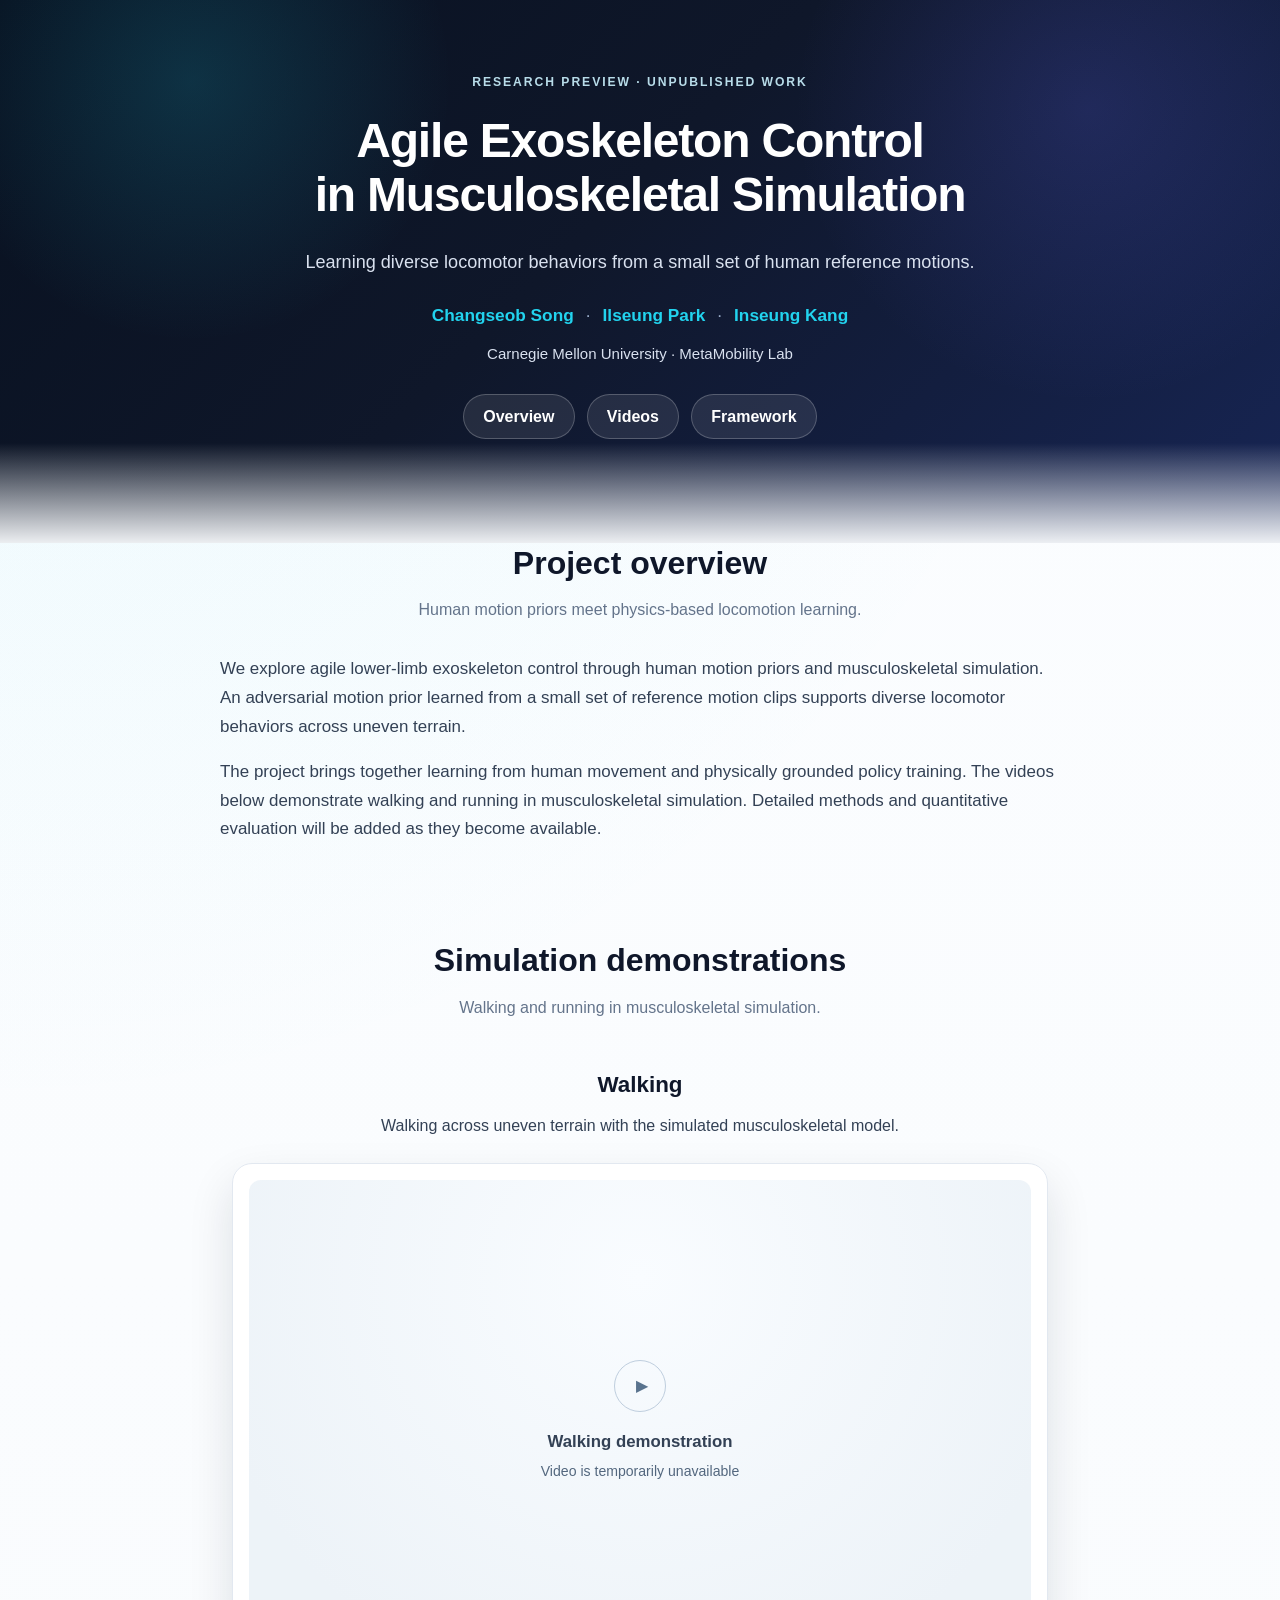
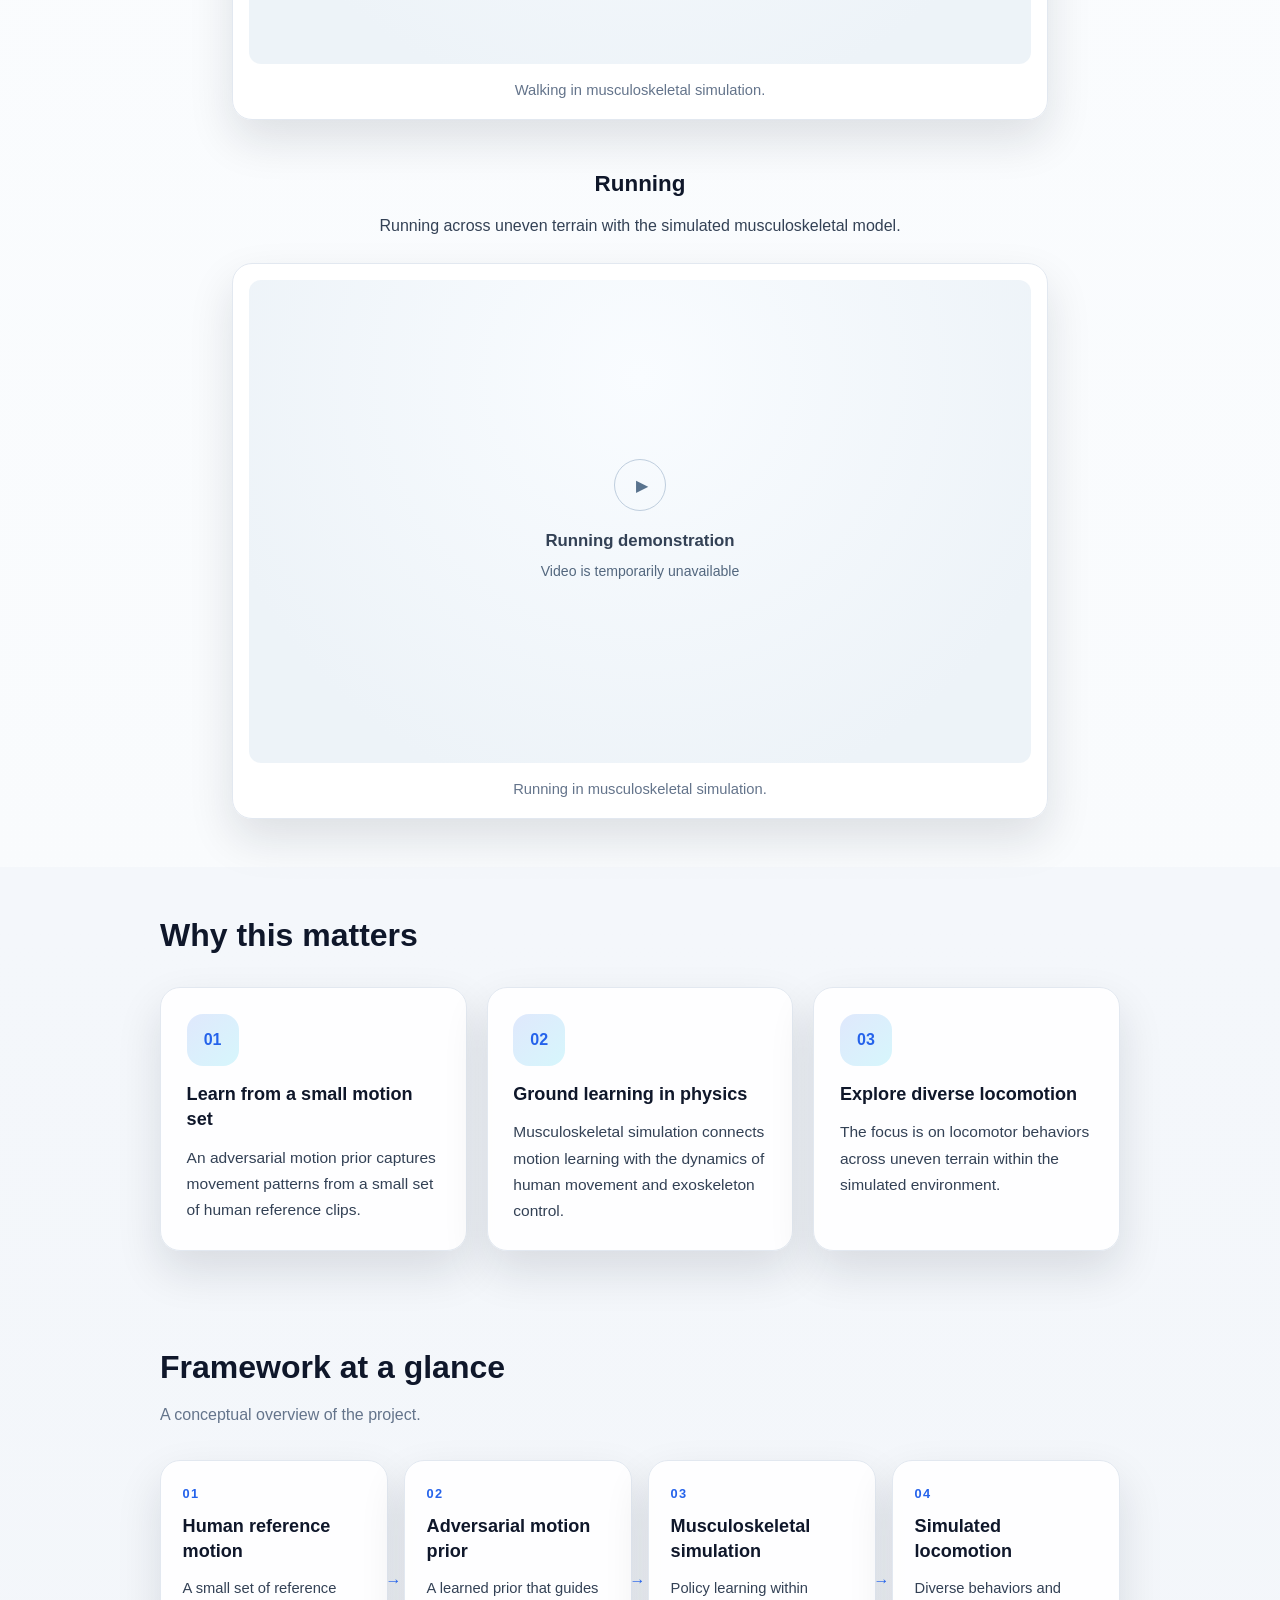
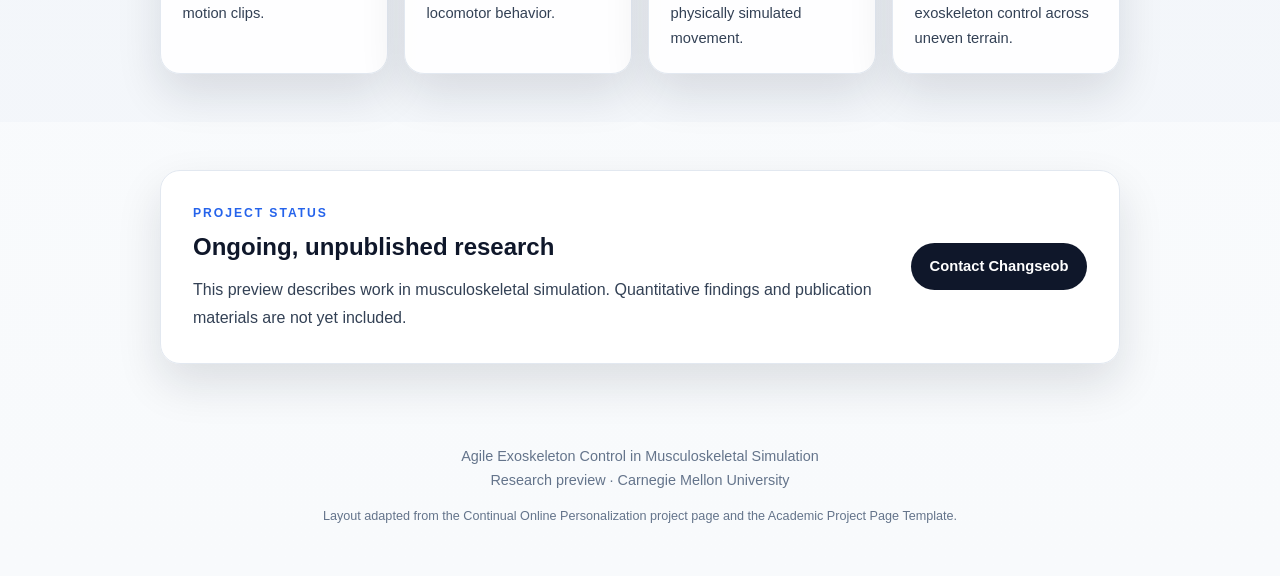
==== agile-exoskeleton-control/index.html @ 168d4091 "Add walking and running simulation videos to unlisted project page" ====
<!DOCTYPE html>
<html lang="en">
<head>
  <meta charset="utf-8">
  <meta name="viewport" content="width=device-width, initial-scale=1">
  <title>Agile Exoskeleton Control in Musculoskeletal Simulation</title>
  <meta name="description" content="Unpublished research exploring agile exoskeleton control with adversarial human motion priors and musculoskeletal simulation.">
  <meta name="author" content="Changseob Song, Ilseung Park, Inseung Kang">
  <meta name="robots" content="noindex, nofollow, noarchive">
  <meta name="googlebot" content="noindex, nofollow, noarchive">
  <meta name="theme-color" content="#0f172a">
  <meta property="og:type" content="website">
  <meta property="og:title" content="Agile Exoskeleton Control in Musculoskeletal Simulation">
  <meta property="og:description" content="Research preview: learning diverse locomotor behaviors from a small set of reference motions in musculoskeletal simulation.">
  <meta property="og:url" content="https://changseob-song.github.io/agile-exoskeleton-control/">
  <meta name="twitter:card" content="summary">
  <link rel="stylesheet" href="static/css/index.css">
  <script defer src="static/js/media.js"></script>
  <script defer src="static/js/index.js"></script>
</head>
<body>
  <a class="skip-link" href="#main-content">Skip to content</a>
  <main id="main-content">
    <header class="project-hero">
      <div class="hero-body container">
        <p class="eyebrow">Research preview · Unpublished work</p>
        <h1 class="publication-title">Agile Exoskeleton Control<br class="desktop-break"> in Musculoskeletal Simulation</h1>
        <p class="hero-summary">Learning diverse locomotor behaviors from a small set of human reference motions.</p>
        <p class="publication-authors"><a href="https://changseob-song.github.io/">Changseob Song</a><span class="author-separator" aria-hidden="true">·</span><a href="https://scholar.google.com/citations?user=Cn8JxjQAAAAJ&amp;hl=ko">Ilseung Park</a><span class="author-separator" aria-hidden="true">·</span><a href="https://www.meche.engineering.cmu.edu/directory/bios/kang-inseung.html">Inseung Kang</a></p>
        <p class="publication-affiliations">Carnegie Mellon University · MetaMobility Lab</p>
        <nav class="publication-links" aria-label="Project sections">
          <a class="button" href="#overview">Overview</a>
          <a class="button" href="#demonstrations">Videos</a>
          <a class="button" href="#framework">Framework</a>
        </nav>
      </div>
    </header>

    <section class="section hero-visual-section" id="overview" aria-labelledby="overview-heading">
      <div class="container">
        <div class="section-heading centered">
          <h2 id="overview-heading">Project overview</h2>
          <p class="section-intro">Human motion priors meet physics-based locomotion learning.</p>
        </div>
        <div class="lead-content">
          <p>We explore agile lower-limb exoskeleton control through human motion priors and musculoskeletal simulation. An adversarial motion prior learned from a small set of reference motion clips supports diverse locomotor behaviors across uneven terrain.</p>
          <p>The project brings together learning from human movement and physically grounded policy training. The videos below demonstrate walking and running in musculoskeletal simulation. Detailed methods and quantitative evaluation will be added as they become available.</p>
        </div>
      </div>
    </section>

    <section class="section" id="demonstrations" aria-labelledby="demos-heading">
      <div class="container">
        <div class="section-heading centered">
          <h2 id="demos-heading">Simulation demonstrations</h2>
          <p class="section-intro">Walking and running in musculoskeletal simulation.</p>
        </div>
        <article class="demo-section">
          <h3>Walking</h3>
          <p class="demo-description">Walking across uneven terrain with the simulated musculoskeletal model.</p>
          <figure class="hero-visual-card">
            <div class="media-slot" data-media="walking" aria-label="Walking in musculoskeletal simulation">
              <div class="media-placeholder">
                <span class="play-symbol" aria-hidden="true">▶</span>
                <p class="placeholder-title">Walking demonstration</p>
                <p class="placeholder-note">Loading walking video</p>
              </div>
            </div>
            <figcaption class="visual-caption">Walking in musculoskeletal simulation.</figcaption>
          </figure>
        </article>
        <article class="demo-section">
          <h3>Running</h3>
          <p class="demo-description">Running across uneven terrain with the simulated musculoskeletal model.</p>
          <figure class="hero-visual-card">
            <div class="media-slot" data-media="running" aria-label="Running in musculoskeletal simulation">
              <div class="media-placeholder">
                <span class="play-symbol" aria-hidden="true">▶</span>
                <p class="placeholder-title">Running demonstration</p>
                <p class="placeholder-note">Loading running video</p>
              </div>
            </div>
            <figcaption class="visual-caption">Running in musculoskeletal simulation.</figcaption>
          </figure>
        </article>
      </div>
    </section>

    <section class="section is-light" aria-labelledby="highlights-heading">
      <div class="container">
        <div class="section-heading"><h2 id="highlights-heading">Why this matters</h2></div>
        <div class="feature-grid">
          <article class="feature-card">
            <span class="feature-icon" aria-hidden="true">01</span>
            <h3>Learn from a small motion set</h3>
            <p>An adversarial motion prior captures movement patterns from a small set of human reference clips.</p>
          </article>
          <article class="feature-card">
            <span class="feature-icon" aria-hidden="true">02</span>
            <h3>Ground learning in physics</h3>
            <p>Musculoskeletal simulation connects motion learning with the dynamics of human movement and exoskeleton control.</p>
          </article>
          <article class="feature-card">
            <span class="feature-icon" aria-hidden="true">03</span>
            <h3>Explore diverse locomotion</h3>
            <p>The focus is on locomotor behaviors across uneven terrain within the simulated environment.</p>
          </article>
        </div>
      </div>
    </section>

    <section class="section is-light" id="framework" aria-labelledby="framework-heading">
      <div class="container">
        <div class="section-heading">
          <h2 id="framework-heading">Framework at a glance</h2>
          <p class="section-intro">A conceptual overview of the project.</p>
        </div>
        <ol class="framework">
          <li><span class="step-number" aria-hidden="true">01</span><h3>Human reference motion</h3><p>A small set of reference motion clips.</p></li>
          <li><span class="step-number" aria-hidden="true">02</span><h3>Adversarial motion prior</h3><p>A learned prior that guides locomotor behavior.</p></li>
          <li><span class="step-number" aria-hidden="true">03</span><h3>Musculoskeletal simulation</h3><p>Policy learning within physically simulated movement.</p></li>
          <li><span class="step-number" aria-hidden="true">04</span><h3>Simulated locomotion</h3><p>Diverse behaviors and exoskeleton control across uneven terrain.</p></li>
        </ol>
        <figure class="hero-visual-card framework-figure" hidden>
          <img id="framework-image" alt="Overview of the agile exoskeleton control learning framework" loading="lazy">
          <figcaption class="visual-caption">Overview of the learning framework.</figcaption>
        </figure>
      </div>
    </section>

    <section class="section" aria-labelledby="status-heading">
      <div class="container">
        <div class="status-card">
          <div>
            <p class="section-kicker">Project status</p>
            <h2 id="status-heading">Ongoing, unpublished research</h2>
            <p>This preview describes work in musculoskeletal simulation. Quantitative findings and publication materials are not yet included.</p>
          </div>
          <a class="contact-button" href="mailto:changseob@cmu.edu">Contact Changseob</a>
        </div>
      </div>
    </section>

    <footer class="footer">
      <div class="container centered">
        <p>Agile Exoskeleton Control in Musculoskeletal Simulation</p>
        <p>Research preview · Carnegie Mellon University</p>
        <p class="template-credit">Layout adapted from the Continual Online Personalization project page and the Academic Project Page Template.</p>
      </div>
    </footer>
  </main>
  <a class="scroll-to-top" href="#main-content" aria-label="Back to top" hidden>↑</a>
</body>
</html>
---- agile-exoskeleton-control/static/css/index.css ----
:root {
  --navy-950: #081120; --navy-900: #0f172a; --slate-800: #1f2937;
  --slate-700: #334155; --slate-500: #64748b; --slate-200: #e2e8f0;
  --white: #fff; --cyan: #22d3ee; --blue: #2563eb;
  --shadow-md: 0 20px 45px rgba(15,23,42,.12);
  --radius-md: 20px;
}
* { box-sizing: border-box; }
html { scroll-behavior: smooth; scroll-padding-top: 24px; }
body {
  margin: 0;
  font-family: Inter, "Segoe UI", -apple-system, BlinkMacSystemFont, sans-serif;
  color: var(--slate-800); line-height: 1.7;
  background: radial-gradient(circle at top left, rgba(34,211,238,.08), transparent 28%), linear-gradient(180deg,#fbfdff 0%,#f8fafc 100%);
  -webkit-font-smoothing: antialiased;
}
[hidden] { display: none !important; }
h1, h2, h3, p, figure { margin: 0; }
a { color: var(--blue); text-underline-offset: 4px; }
a:focus-visible { outline: 3px solid var(--cyan); outline-offset: 5px; }
.container { width: min(100% - 3rem, 960px); margin-inline: auto; }
.centered { text-align: center; }
.section { padding: 3rem 0; }
.section-heading { margin-bottom: 2rem; }
h2 { color: var(--navy-900); font-size: clamp(1.65rem,3vw,2rem); font-weight: 800; line-height: 1.25; }
h3 { color: var(--navy-900); font-size: 1.13rem; font-weight: 700; line-height: 1.4; }
.section-intro { color: var(--slate-500); margin-top: .85rem; }
.project-hero {
  position: relative; color: var(--white); text-align: center;
  background: radial-gradient(circle at 15% 15%,rgba(34,211,238,.16),transparent 22%), radial-gradient(circle at 85% 20%,rgba(99,102,241,.18),transparent 25%), linear-gradient(135deg,var(--navy-950) 0%,var(--navy-900) 45%,#172554 100%);
}
.project-hero::after {
  content: ""; position: absolute; inset: auto 0 0; height: 100px;
  background: linear-gradient(180deg,rgba(15,23,42,0),rgba(248,250,252,.95));
  pointer-events: none;
}
.hero-body { padding-block: 4.5rem 6.5rem; position: relative; }
.eyebrow, .section-kicker { text-transform: uppercase; letter-spacing: .16em; font-size: .76rem; font-weight: 700; }
.eyebrow { color: #b8dce9; margin-bottom: 1.35rem; }
.publication-title {
  color: var(--white); font-size: clamp(2rem,4.2vw,3rem); font-weight: 800;
  line-height: 1.13; letter-spacing: -.025em; text-wrap: balance;
}
.hero-summary { max-width: 740px; margin: 1.5rem auto; font-size: 1.13rem; color: #d9e1ef; }
.publication-authors { display: flex; justify-content: center; gap: .75rem; flex-wrap: wrap; align-items: baseline; font-size: 1.08rem; color: #d9e1ef; }
.publication-authors a { color: var(--cyan); font-size: 1.08rem; font-weight: 600; text-decoration: none; }
.publication-authors a:hover { color: var(--white); }
.author-separator { color: #9baecb; }
.publication-affiliations { color: #d9e1ef; margin: .65rem 0 1.7rem; font-size: .94rem; }
.publication-links { display: flex; justify-content: center; flex-wrap: wrap; gap: .75rem; position: relative; z-index: 1; }
.button {
  padding: .48rem 1.2rem; border: 1px solid rgba(255,255,255,.22); border-radius: 999px;
  background: rgba(255,255,255,.09); color: var(--white); font-weight: 700;
  text-decoration: none; transition: background .2s, transform .2s;
}
.button:hover { background: rgba(255,255,255,.18); transform: translateY(-2px); }
.hero-visual-section { position: relative; margin-top: -1.5rem; padding-top: 1.5rem; }
.hero-visual-card, .feature-card, .status-card, .framework li {
  background: rgba(255,255,255,.94); border: 1px solid var(--slate-200);
  box-shadow: var(--shadow-md); border-radius: var(--radius-md);
}
.hero-visual-card { padding: 1rem; overflow: hidden; }
.media-slot { border-radius: 12px; overflow: hidden; aspect-ratio: 1440 / 890; background: #edf3f8; }
.media-placeholder {
  width: 100%; height: 100%; min-height: 160px; display: flex; flex-direction: column;
  align-items: center; justify-content: center; text-align: center; padding: 1rem;
  background: radial-gradient(ellipse at 50% 20%,#f9fcff 0%,#edf3f8 80%);
}
.play-symbol { height: 52px; width: 52px; display: grid; place-items: center; padding-left: 3px; border: 1px solid #bfcede; border-radius: 50%; color: #59738e; margin-bottom: 1rem; }
.placeholder-title { color: var(--slate-700); font-size: 1.05rem; font-weight: 600; }
.placeholder-note { color: #53677e; font-size: .88rem; margin-top: .25rem; }
.media-slot video, .media-slot iframe { width: 100%; height: 100%; display: block; border: 0; background: #081120; object-fit: contain; }
.visual-caption { color: var(--slate-500); font-size: .92rem; margin-top: .9rem; text-align: center; }
.lead-content { margin: 2rem auto 0; max-width: 840px; font-size: 1.06rem; color: var(--slate-700); }
.lead-content p + p { margin-top: 1rem; }
.is-light { background: rgba(241,245,249,.55); }
.feature-grid { display: grid; grid-template-columns: repeat(3,minmax(0,1fr)); gap: 1.25rem; }
.feature-card { padding: 1.6rem; }
.feature-card p { margin-top: .75rem; color: var(--slate-700); font-size: .97rem; }
.feature-icon { width: 52px; height: 52px; display: grid; place-items: center; margin-bottom: 1rem; border-radius: 16px; background: linear-gradient(135deg,rgba(37,99,235,.14),rgba(34,211,238,.18)); color: var(--blue); font-weight: 700; }
.demo-section { margin-top: 3rem; }
.demo-section > h3 { text-align: center; font-size: 1.4rem; }
.demo-description { max-width: 760px; margin: .75rem auto 1.5rem; text-align: center; color: var(--slate-700); }
.demo-section .hero-visual-card { width: 85%; margin-inline: auto; }
.framework { list-style: none; padding: 0; margin: 0; display: grid; grid-template-columns: repeat(4,minmax(0,1fr)); gap: 1rem; }
.framework li { padding: 1.35rem; position: relative; }
.framework li:not(:last-child)::after { content: "→"; position: absolute; right: -.9rem; top: 50%; color: var(--blue); z-index: 1; font-weight: 800; }
.step-number { color: var(--blue); display: block; margin-bottom: .6rem; font-size: .8rem; letter-spacing: .1em; font-weight: 700; }
.framework p { font-size: .92rem; color: var(--slate-700); margin-top: .7rem; }
.framework-figure { margin-top: 2rem; }
.framework-figure img { display: block; max-width: 100%; height: auto; margin-inline: auto; }
.status-card { display: flex; align-items: center; gap: 2rem; padding: 2rem; }
.status-card > div { flex: 1; }
.section-kicker { color: var(--blue); margin-bottom: .55rem; }
.status-card h2 { font-size: 1.5rem; }
.status-card p:last-child { color: var(--slate-700); margin-top: .9rem; }
.contact-button { background: var(--navy-900); color: var(--white); padding: .7rem 1.15rem; border-radius: 999px; white-space: nowrap; text-decoration: none; font-size: .92rem; font-weight: 600; }
.contact-button:hover { background: var(--blue); }
.footer { padding: 2rem 0 3rem; color: var(--slate-500); font-size: .9rem; }
.template-credit { font-size: .79rem; margin-top: .85rem; }
.skip-link { position: fixed; left: 1rem; top: -200px; z-index: 100; padding: .7rem 1rem; background: var(--white); }
.skip-link:focus { top: 1rem; }
.scroll-to-top { position: fixed; bottom: 1.5rem; right: 1.5rem; height: 46px; width: 46px; display: grid; place-items: center; z-index: 10; border-radius: 50%; color: var(--white); background: var(--navy-900); text-decoration: none; box-shadow: var(--shadow-md); font-size: 1.2rem; }
@media (max-width: 800px) {
  .feature-grid { grid-template-columns: 1fr; }
  .framework { grid-template-columns: repeat(2,minmax(0,1fr)); }
  .framework li::after { display: none; }
  .demo-section .hero-visual-card { width: 100%; }
  .status-card { flex-direction: column; align-items: flex-start; }
}
@media (max-width: 480px) {
  .container { width: calc(100% - 2rem); }
  .hero-body { padding-block: 3rem 5rem; }
  .hero-summary { font-size: 1rem; }
  .desktop-break { display: none; }
  .section { padding-block: 2.25rem; }
  .hero-visual-section { padding-top: 1.5rem; }
  .hero-visual-card { padding: .65rem; }
  .framework { grid-template-columns: 1fr; }
  .publication-links { gap: .5rem; }
  .button { padding-inline: .95rem; font-size: .92rem; }
  .feature-card, .status-card { padding: 1.25rem; }
}
@media (prefers-reduced-motion: reduce) {
  html { scroll-behavior: auto; }
  *, *::before, *::after { transition: none !important; }
}
@media print {
  .scroll-to-top, .skip-link { display: none; }
  .project-hero { background: var(--navy-900); print-color-adjust: exact; }
}
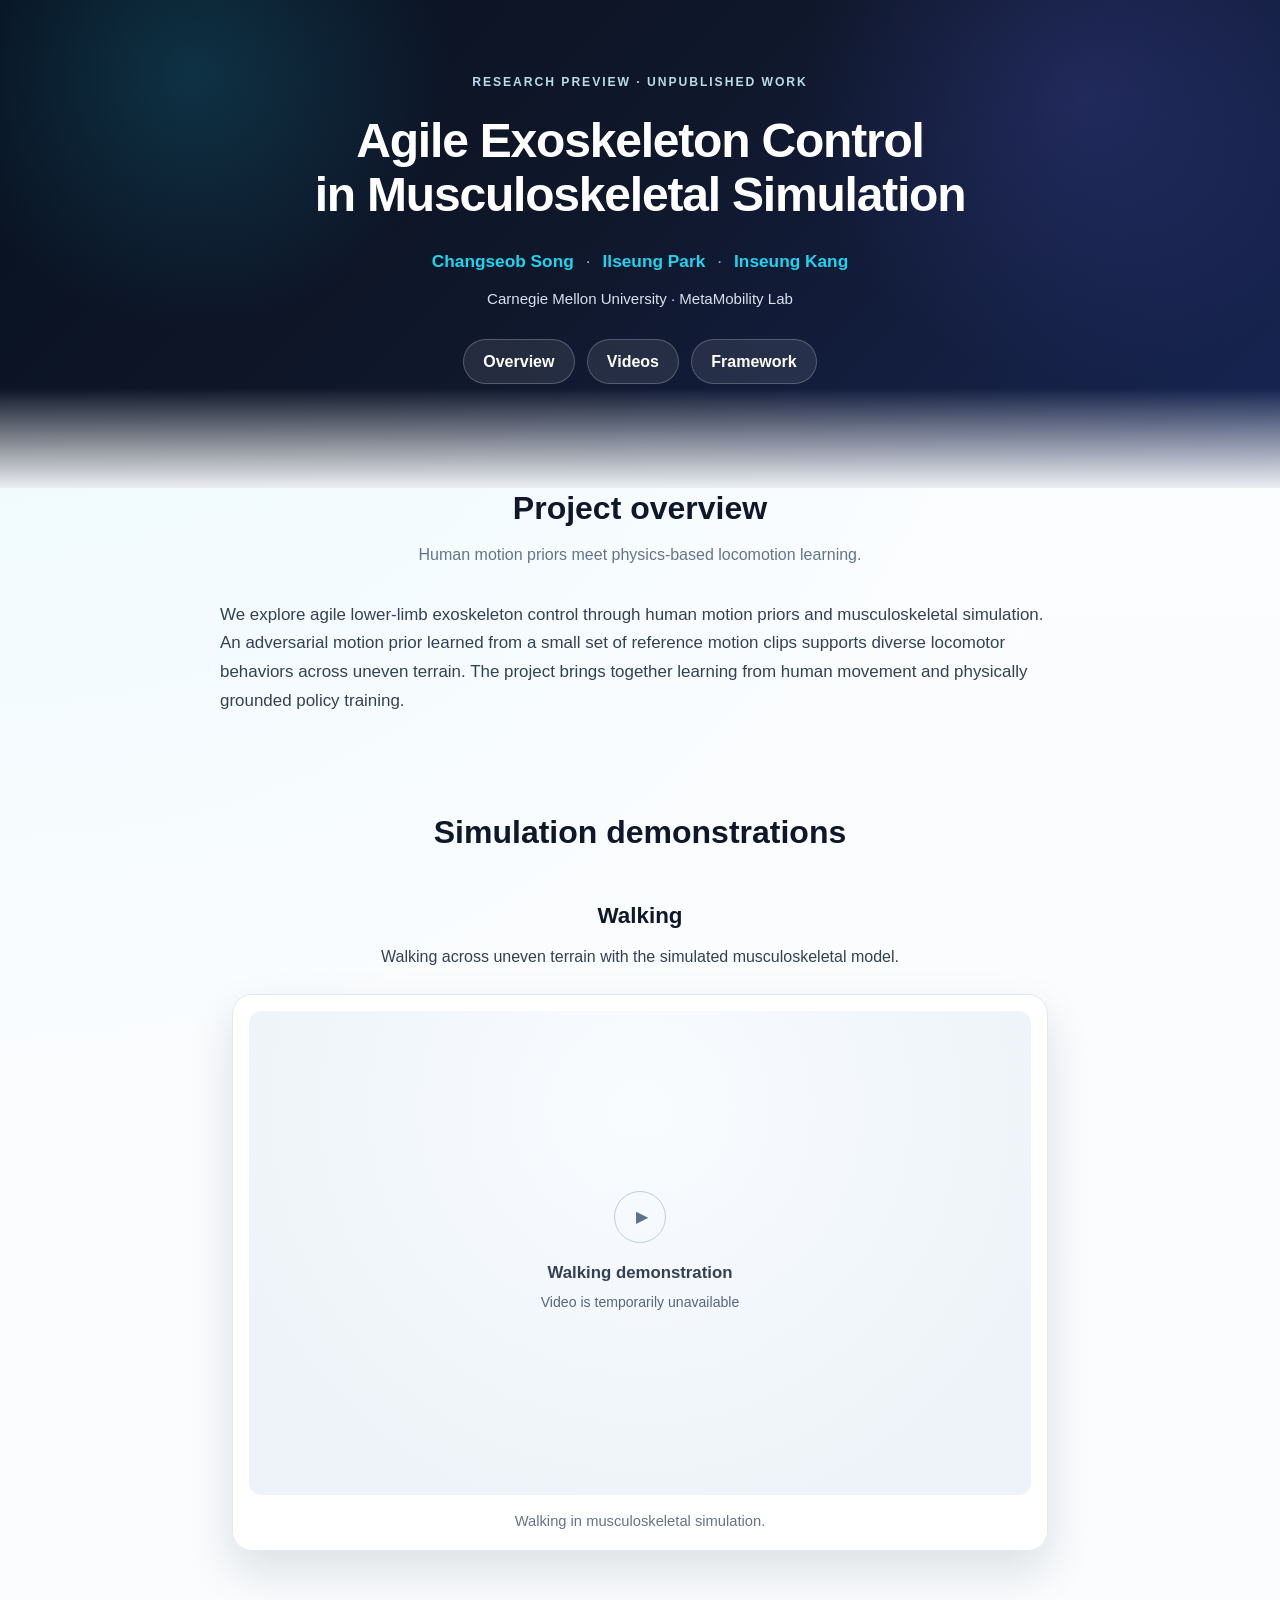
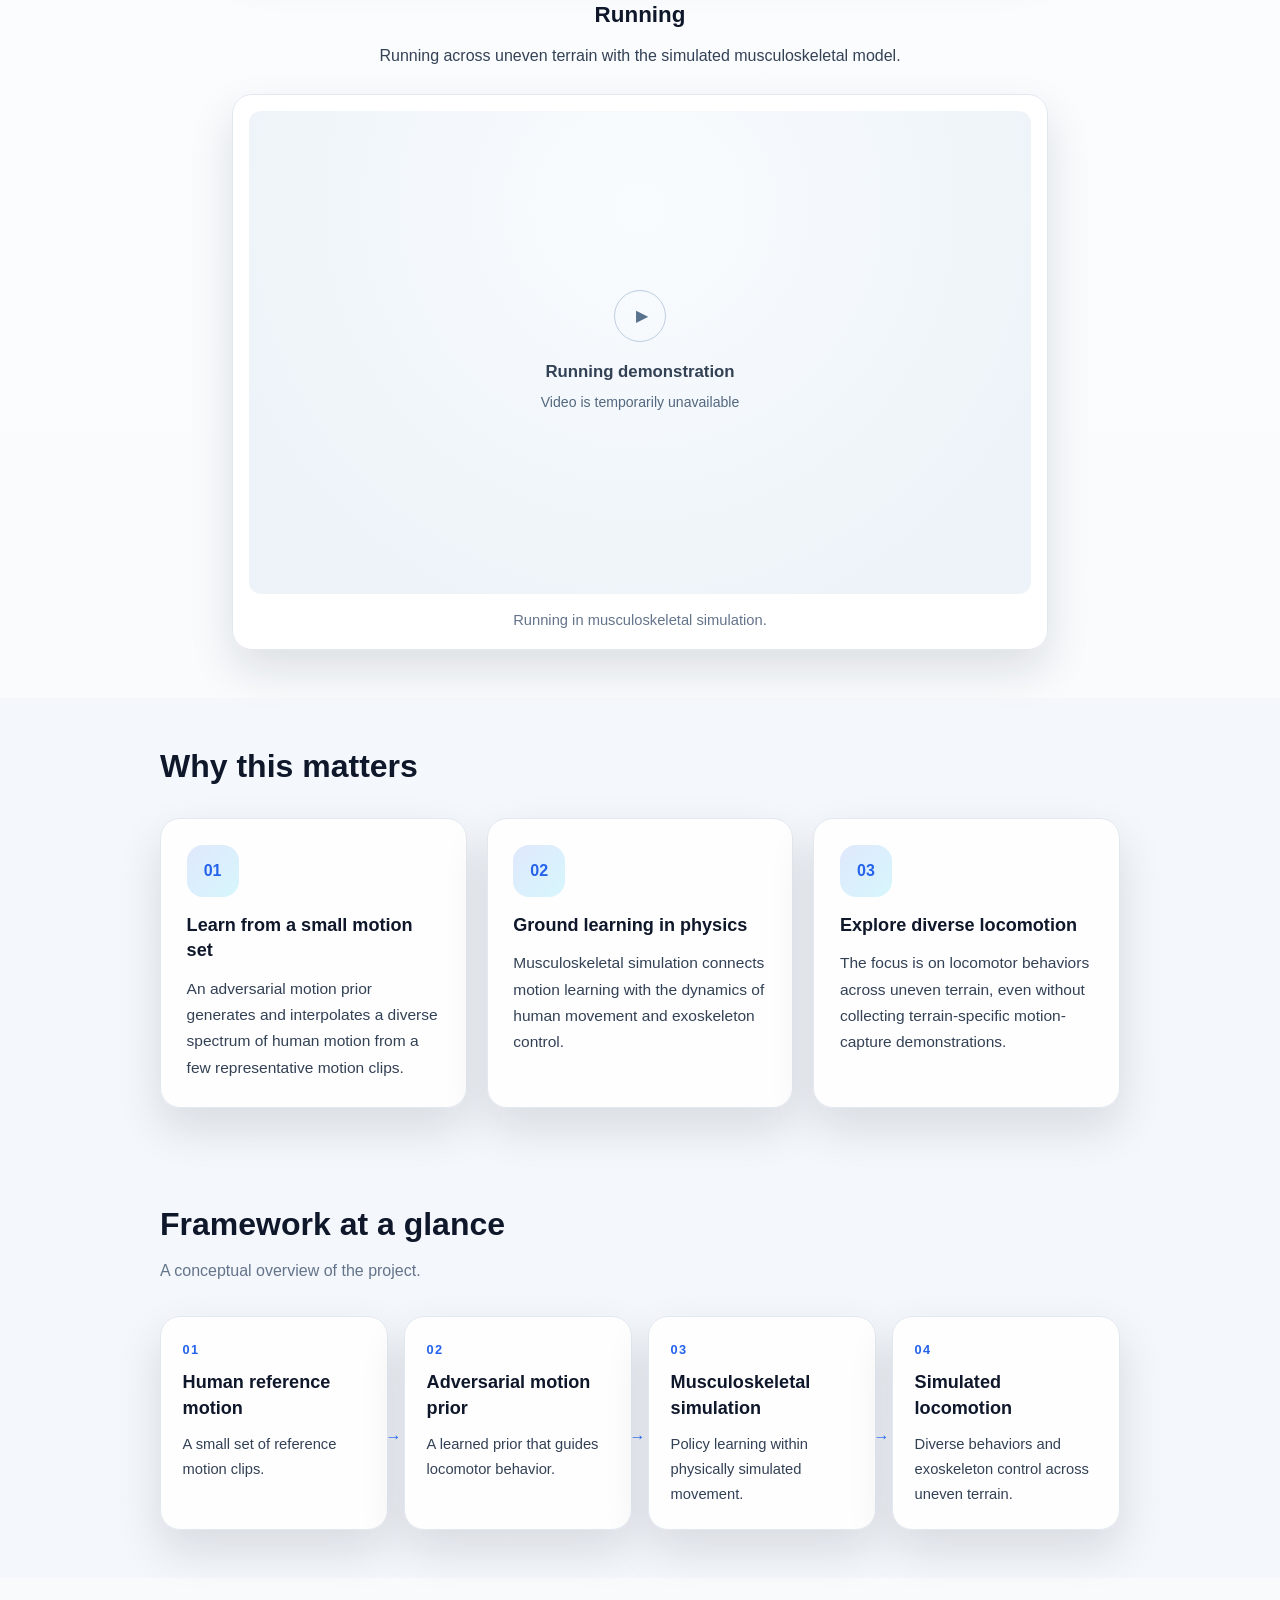
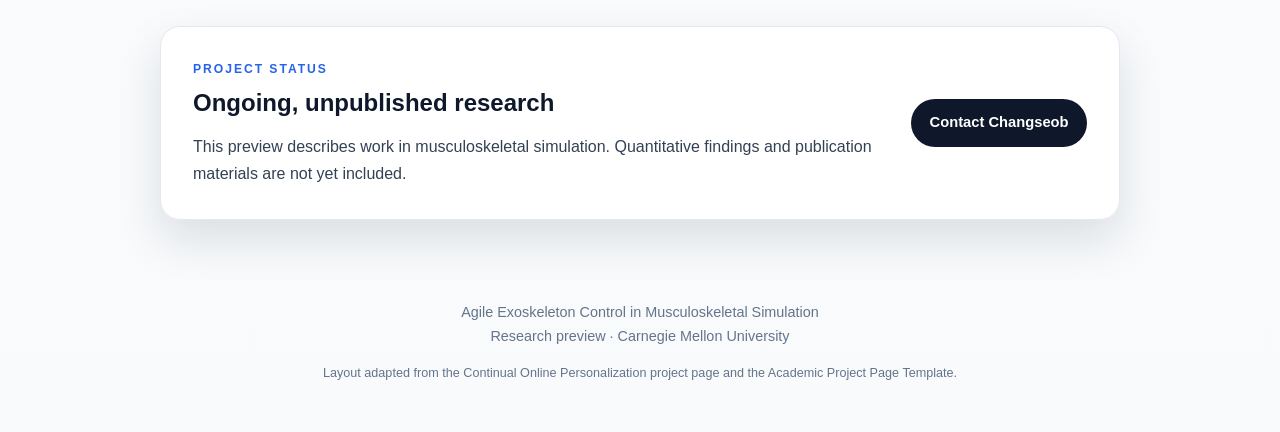
==== commit a97df640: "Refine project overview and motion-prior highlights; remove subtitles" ====
--- a/agile-exoskeleton-control/index.html
+++ b/agile-exoskeleton-control/index.html
@@ -14,8 +14,8 @@
   <meta property="og:description" content="Research preview: learning diverse locomotor behaviors from a small set of reference motions in musculoskeletal simulation.">
   <meta property="og:url" content="https://changseob-song.github.io/agile-exoskeleton-control/">
   <meta name="twitter:card" content="summary">
-  <link rel="stylesheet" href="static/css/index.css">
-  <script defer src="static/js/media.js"></script>
+  <link rel="stylesheet" href="static/css/index.css?v=walking-running-1">
+  <script defer src="static/js/media.js?v=walking-running-1"></script>
   <script defer src="static/js/index.js"></script>
 </head>
 <body>
@@ -25,8 +25,7 @@
       <div class="hero-body container">
         <p class="eyebrow">Research preview · Unpublished work</p>
         <h1 class="publication-title">Agile Exoskeleton Control<br class="desktop-break"> in Musculoskeletal Simulation</h1>
-        <p class="hero-summary">Learning diverse locomotor behaviors from a small set of human reference motions.</p>
-        <p class="publication-authors"><a href="https://changseob-song.github.io/">Changseob Song</a><span class="author-separator" aria-hidden="true">·</span><a href="https://scholar.google.com/citations?user=Cn8JxjQAAAAJ&amp;hl=ko">Ilseung Park</a><span class="author-separator" aria-hidden="true">·</span><a href="https://www.meche.engineering.cmu.edu/directory/bios/kang-inseung.html">Inseung Kang</a></p>
+        <p class="publication-authors" style="margin-top: 1.5rem;"><a href="https://changseob-song.github.io/">Changseob Song</a><span class="author-separator" aria-hidden="true">·</span><a href="https://scholar.google.com/citations?user=Cn8JxjQAAAAJ&amp;hl=ko">Ilseung Park</a><span class="author-separator" aria-hidden="true">·</span><a href="https://www.meche.engineering.cmu.edu/directory/bios/kang-inseung.html">Inseung Kang</a></p>
         <p class="publication-affiliations">Carnegie Mellon University · MetaMobility Lab</p>
         <nav class="publication-links" aria-label="Project sections">
           <a class="button" href="#overview">Overview</a>
@@ -43,8 +42,7 @@
           <p class="section-intro">Human motion priors meet physics-based locomotion learning.</p>
         </div>
         <div class="lead-content">
-          <p>We explore agile lower-limb exoskeleton control through human motion priors and musculoskeletal simulation. An adversarial motion prior learned from a small set of reference motion clips supports diverse locomotor behaviors across uneven terrain.</p>
-          <p>The project brings together learning from human movement and physically grounded policy training. The videos below demonstrate walking and running in musculoskeletal simulation. Detailed methods and quantitative evaluation will be added as they become available.</p>
+          <p>We explore agile lower-limb exoskeleton control through human motion priors and musculoskeletal simulation. An adversarial motion prior learned from a small set of reference motion clips supports diverse locomotor behaviors across uneven terrain. The project brings together learning from human movement and physically grounded policy training.</p>
         </div>
       </div>
     </section>
@@ -53,7 +51,6 @@
       <div class="container">
         <div class="section-heading centered">
           <h2 id="demos-heading">Simulation demonstrations</h2>
-          <p class="section-intro">Walking and running in musculoskeletal simulation.</p>
         </div>
         <article class="demo-section">
           <h3>Walking</h3>
@@ -93,7 +90,7 @@
           <article class="feature-card">
             <span class="feature-icon" aria-hidden="true">01</span>
             <h3>Learn from a small motion set</h3>
-            <p>An adversarial motion prior captures movement patterns from a small set of human reference clips.</p>
+            <p>An adversarial motion prior generates and interpolates a diverse spectrum of human motion from a few representative motion clips.</p>
           </article>
           <article class="feature-card">
             <span class="feature-icon" aria-hidden="true">02</span>
@@ -103,7 +100,7 @@
           <article class="feature-card">
             <span class="feature-icon" aria-hidden="true">03</span>
             <h3>Explore diverse locomotion</h3>
-            <p>The focus is on locomotor behaviors across uneven terrain within the simulated environment.</p>
+            <p>The focus is on locomotor behaviors across uneven terrain, even without collecting terrain-specific motion-capture demonstrations.</p>
           </article>
         </div>
       </div>
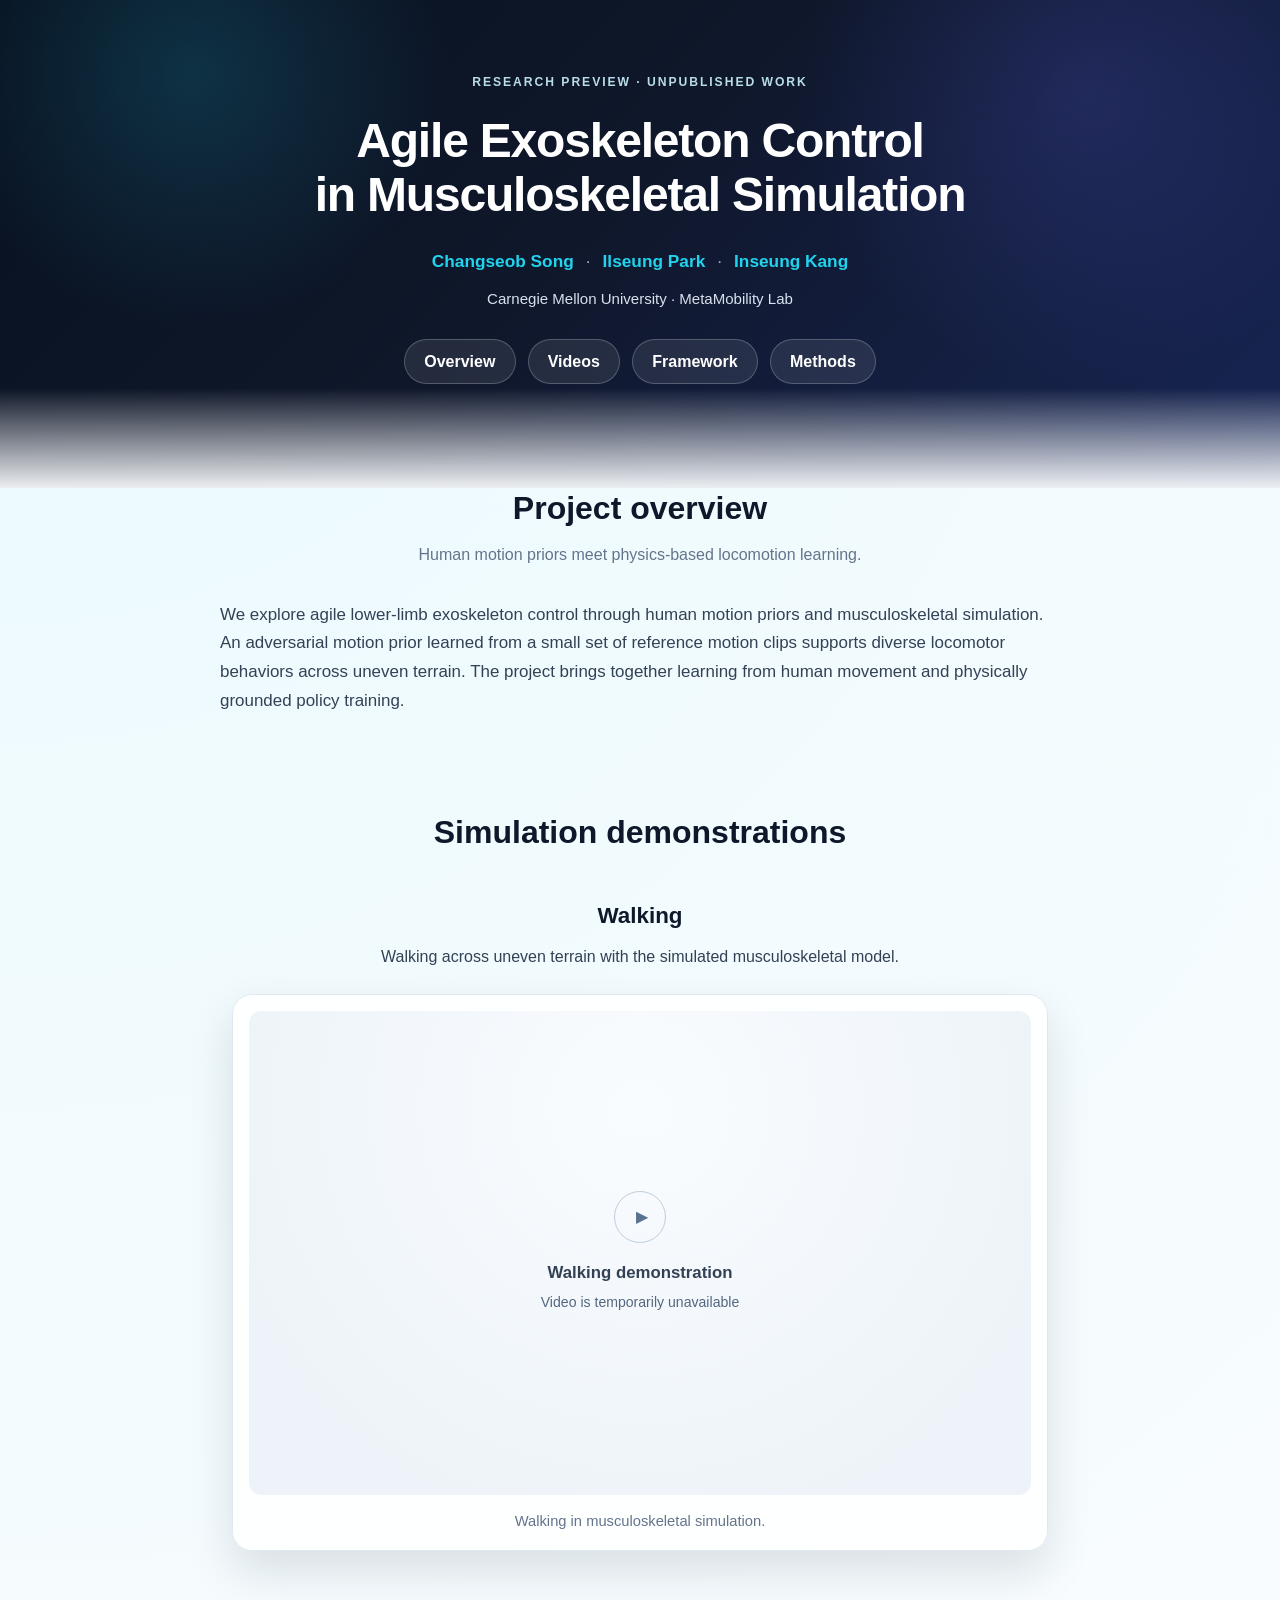
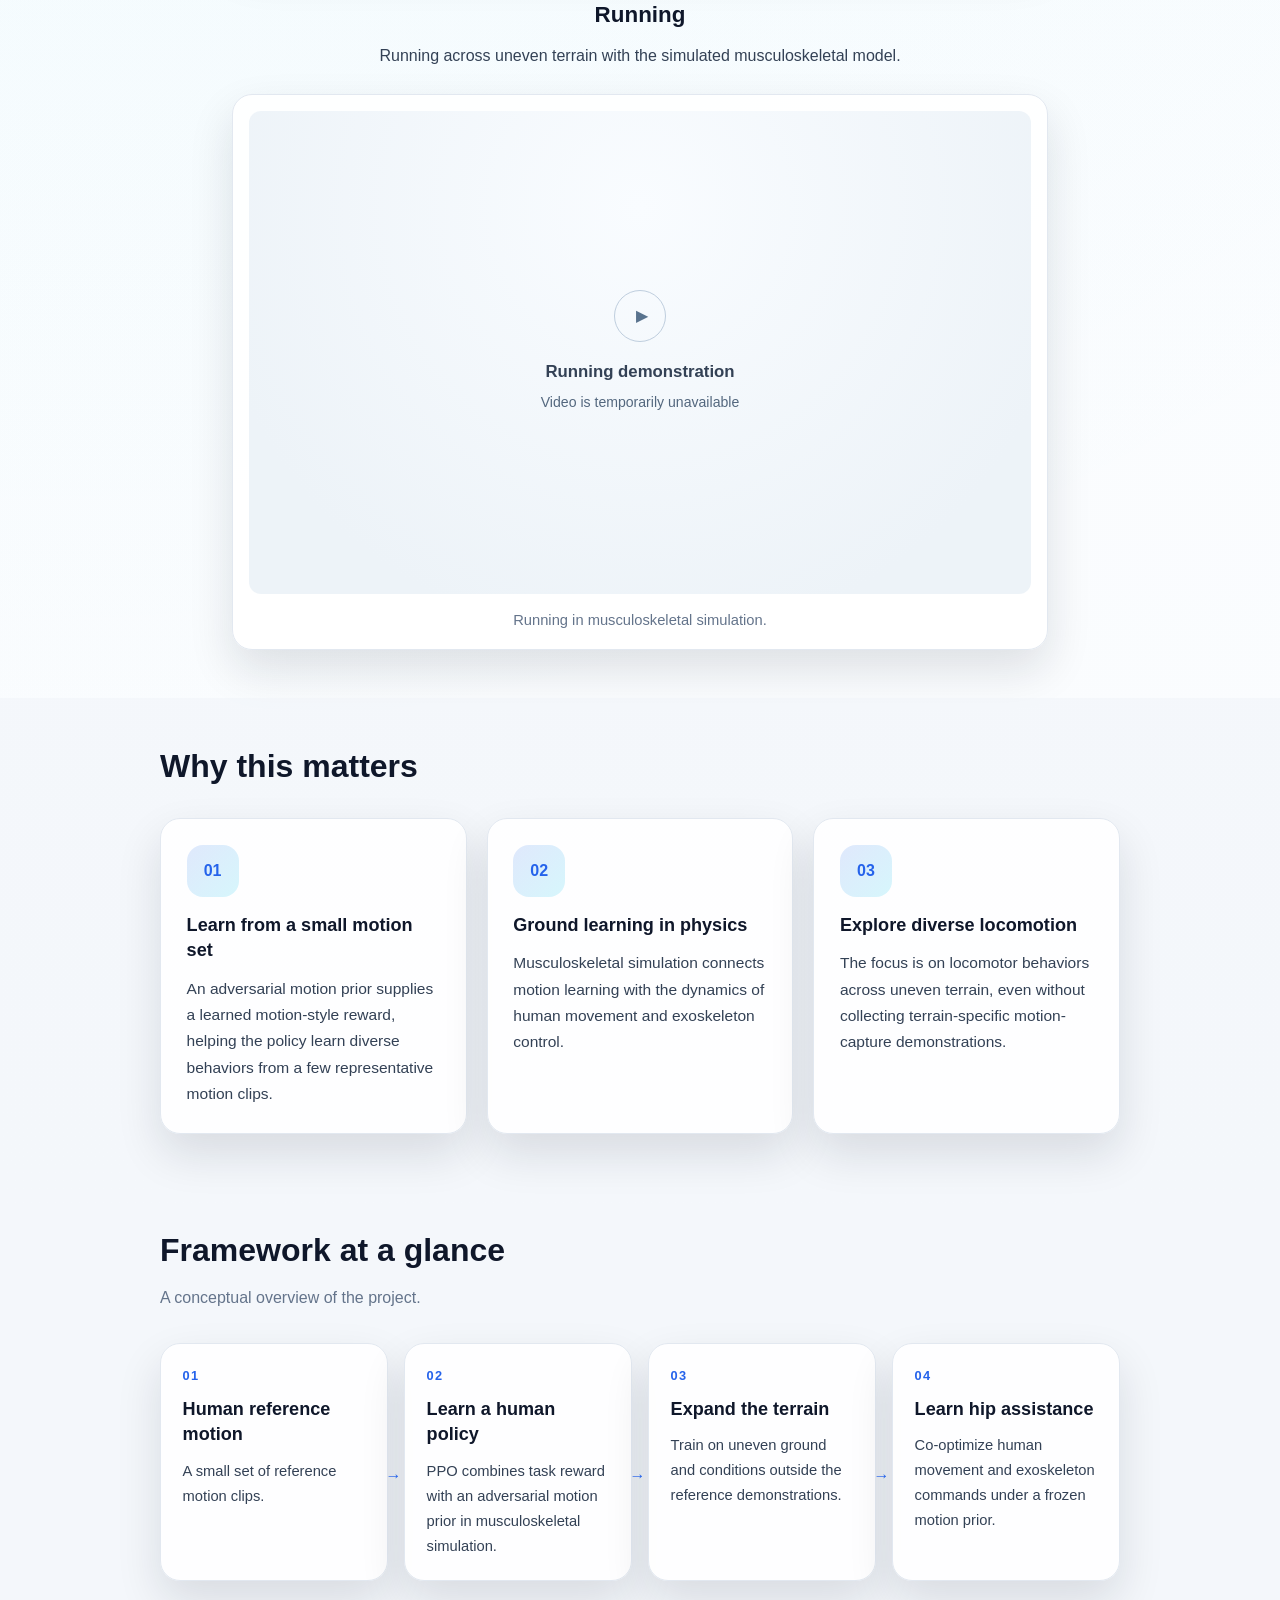
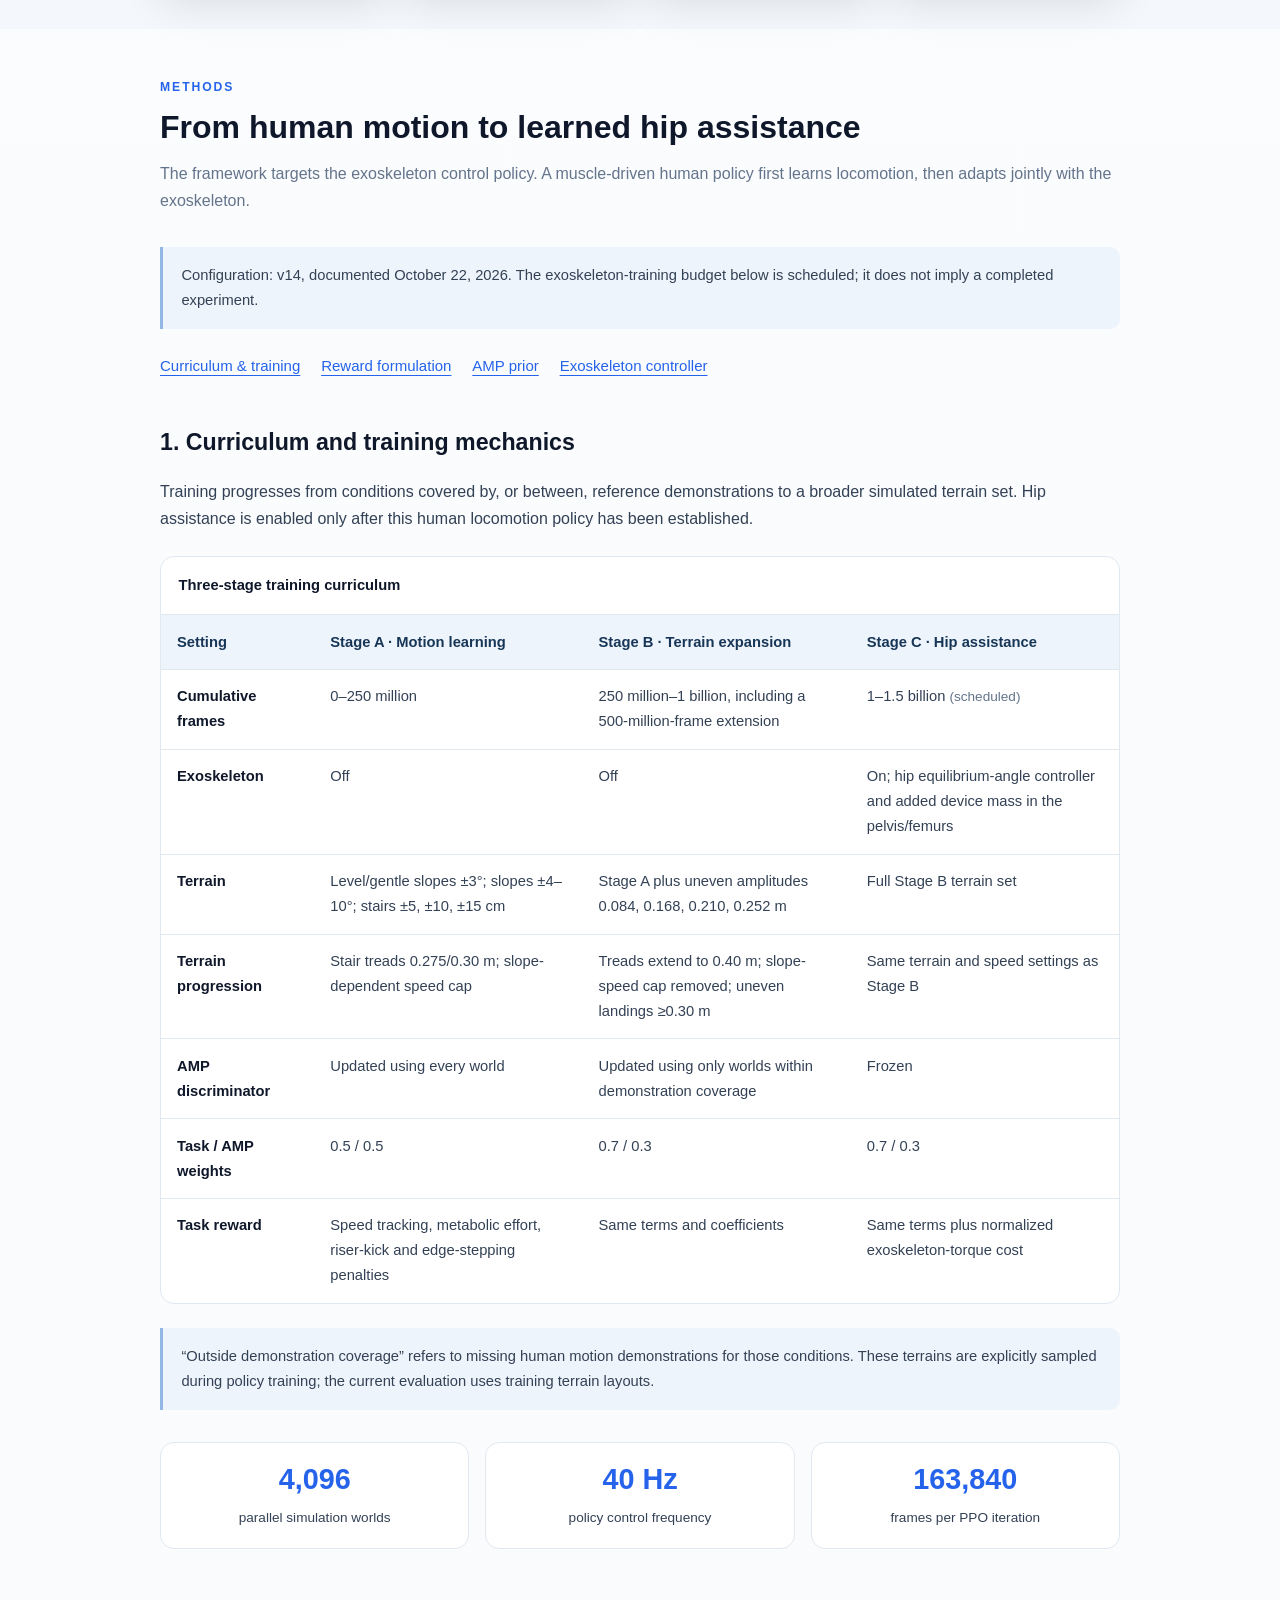
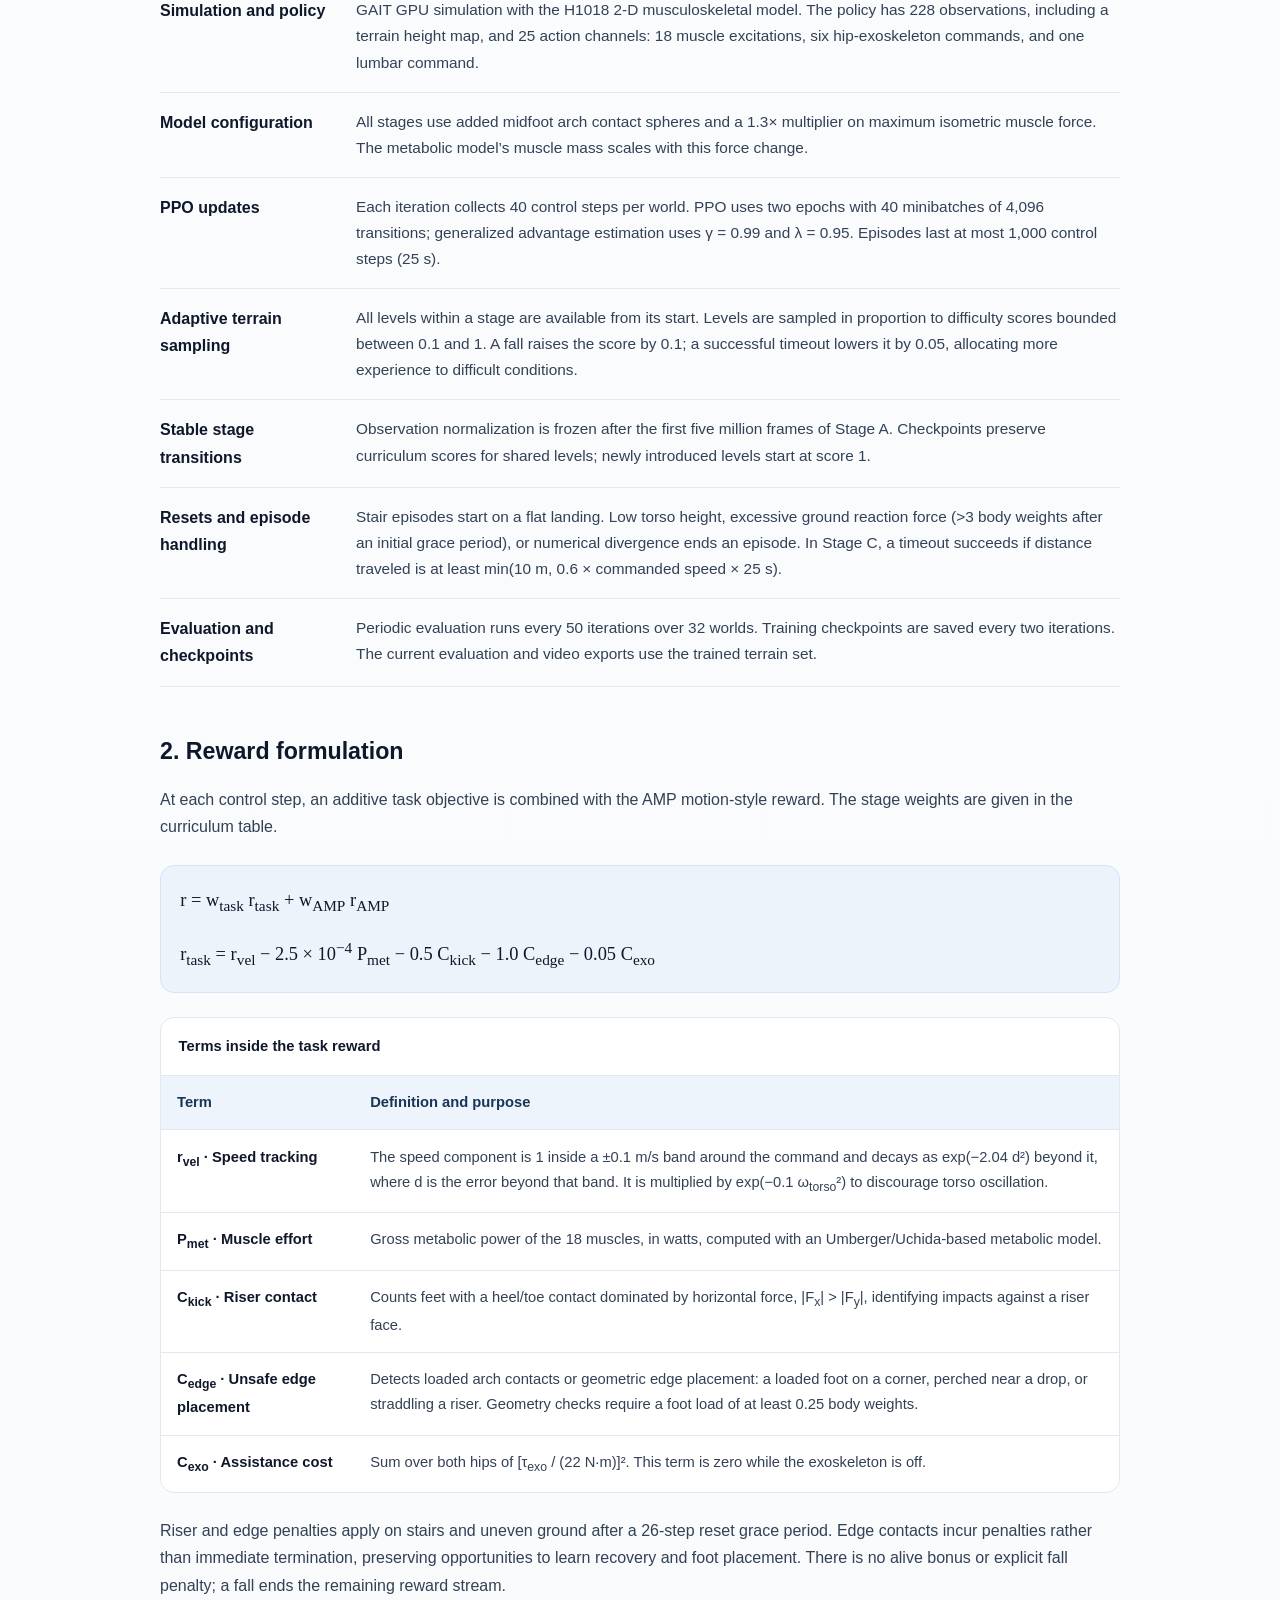
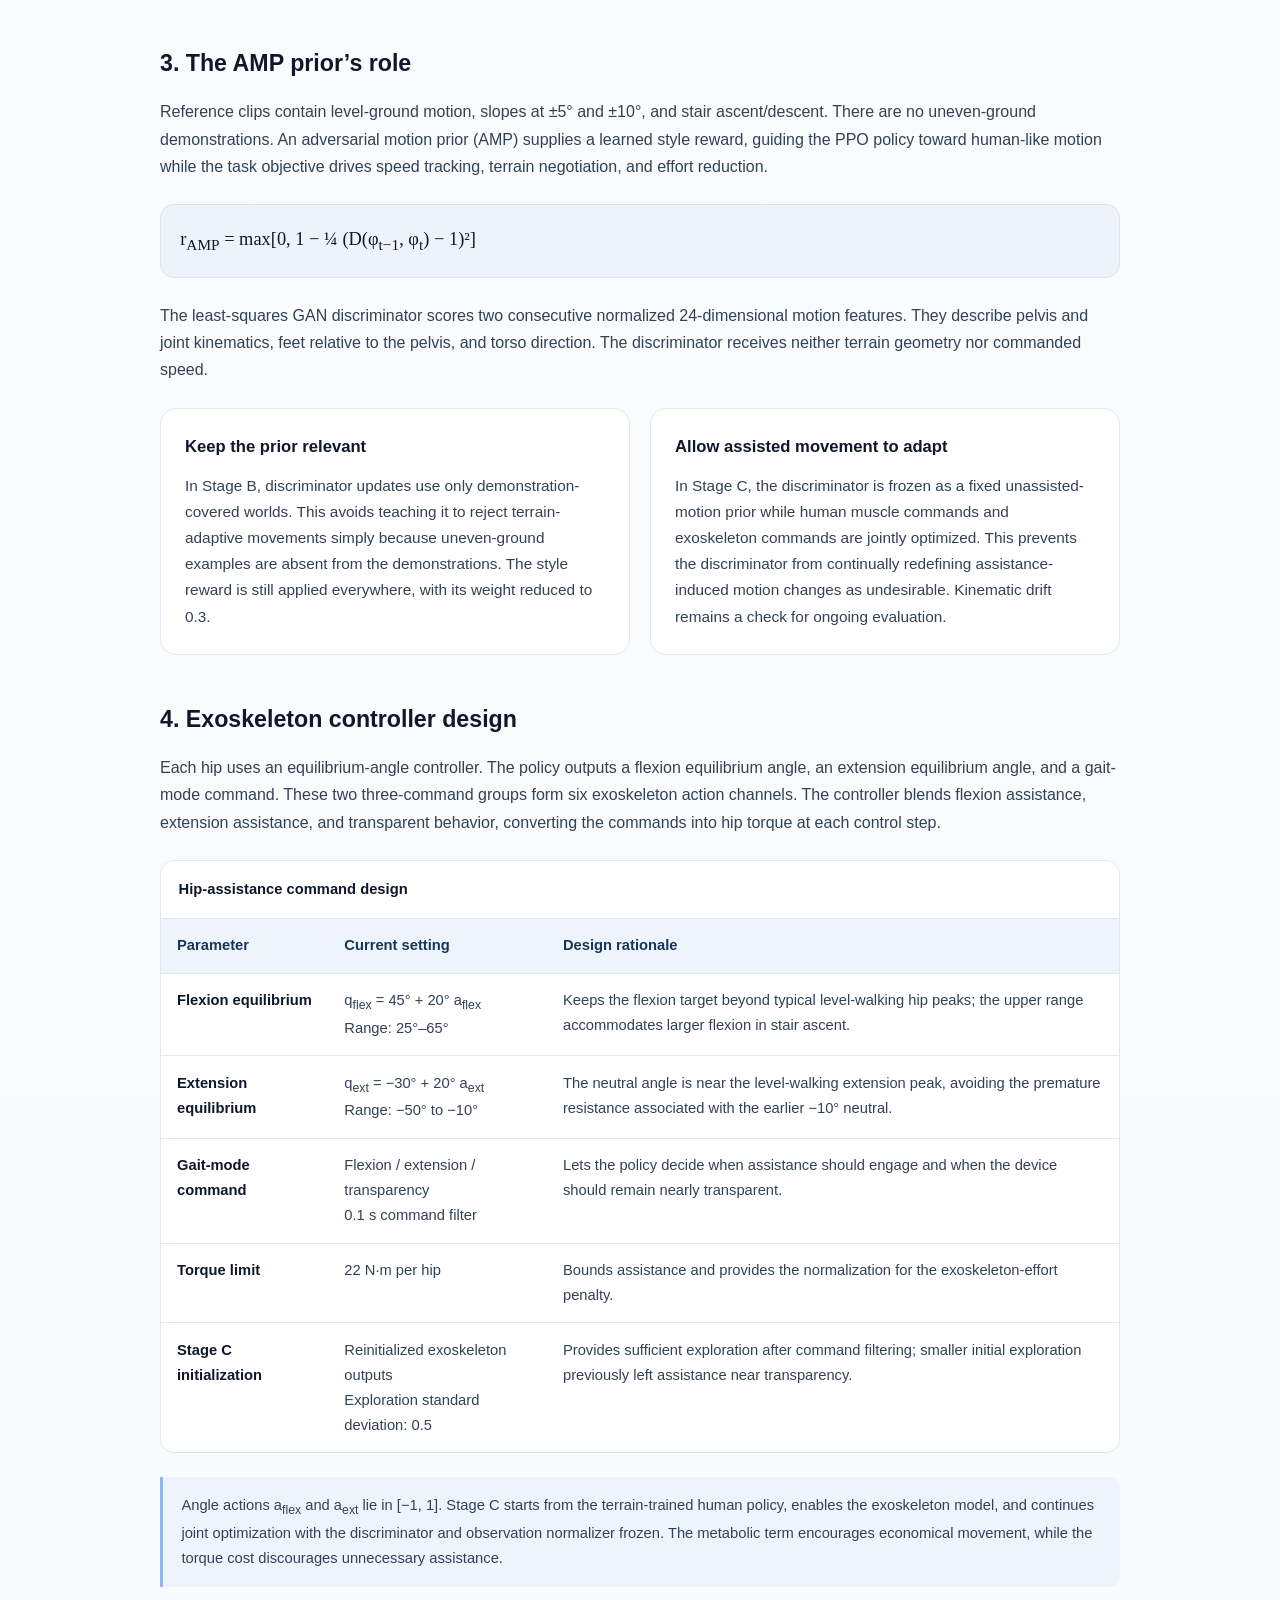
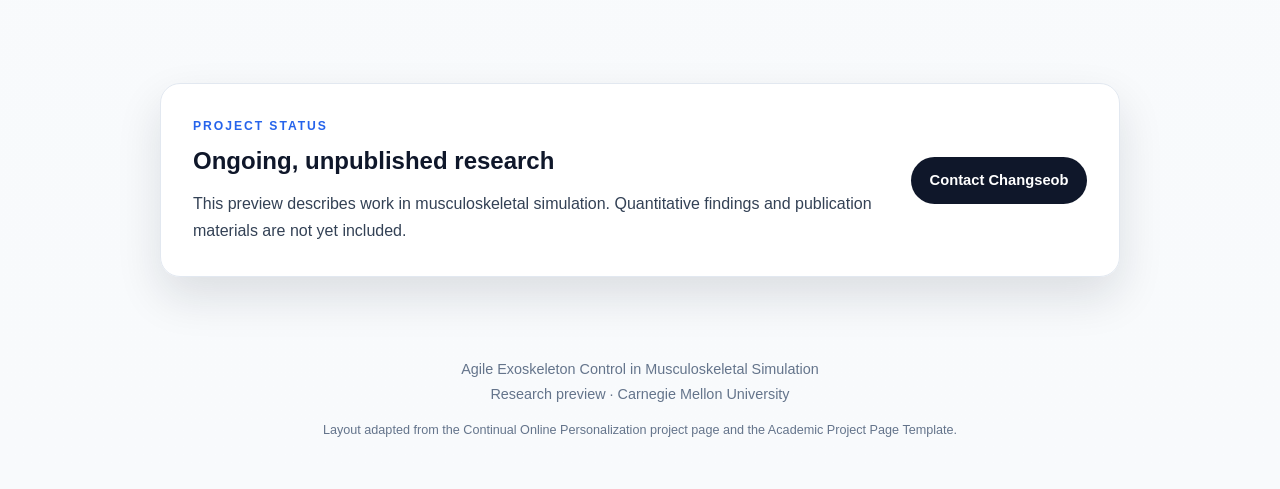
==== commit 8fb87556: "Add README-grounded curriculum, rewards, AMP, and hip-exoskeleton methods" ====
--- a/agile-exoskeleton-control/index.html
+++ b/agile-exoskeleton-control/index.html
@@ -14,7 +14,7 @@
   <meta property="og:description" content="Research preview: learning diverse locomotor behaviors from a small set of reference motions in musculoskeletal simulation.">
   <meta property="og:url" content="https://changseob-song.github.io/agile-exoskeleton-control/">
   <meta name="twitter:card" content="summary">
-  <link rel="stylesheet" href="static/css/index.css?v=walking-running-1">
+  <link rel="stylesheet" href="static/css/index.css?v=methods-v14-1">
   <script defer src="static/js/media.js?v=walking-running-1"></script>
   <script defer src="static/js/index.js"></script>
 </head>
@@ -31,6 +31,7 @@
           <a class="button" href="#overview">Overview</a>
           <a class="button" href="#demonstrations">Videos</a>
           <a class="button" href="#framework">Framework</a>
+          <a class="button" href="#methods">Methods</a>
         </nav>
       </div>
     </header>
@@ -90,7 +91,7 @@
           <article class="feature-card">
             <span class="feature-icon" aria-hidden="true">01</span>
             <h3>Learn from a small motion set</h3>
-            <p>An adversarial motion prior generates and interpolates a diverse spectrum of human motion from a few representative motion clips.</p>
+            <p>An adversarial motion prior supplies a learned motion-style reward, helping the policy learn diverse behaviors from a few representative motion clips.</p>
           </article>
           <article class="feature-card">
             <span class="feature-icon" aria-hidden="true">02</span>
@@ -114,9 +115,9 @@
         </div>
         <ol class="framework">
           <li><span class="step-number" aria-hidden="true">01</span><h3>Human reference motion</h3><p>A small set of reference motion clips.</p></li>
-          <li><span class="step-number" aria-hidden="true">02</span><h3>Adversarial motion prior</h3><p>A learned prior that guides locomotor behavior.</p></li>
-          <li><span class="step-number" aria-hidden="true">03</span><h3>Musculoskeletal simulation</h3><p>Policy learning within physically simulated movement.</p></li>
-          <li><span class="step-number" aria-hidden="true">04</span><h3>Simulated locomotion</h3><p>Diverse behaviors and exoskeleton control across uneven terrain.</p></li>
+          <li><span class="step-number" aria-hidden="true">02</span><h3>Learn a human policy</h3><p>PPO combines task reward with an adversarial motion prior in musculoskeletal simulation.</p></li>
+          <li><span class="step-number" aria-hidden="true">03</span><h3>Expand the terrain</h3><p>Train on uneven ground and conditions outside the reference demonstrations.</p></li>
+          <li><span class="step-number" aria-hidden="true">04</span><h3>Learn hip assistance</h3><p>Co-optimize human movement and exoskeleton commands under a frozen motion prior.</p></li>
         </ol>
         <figure class="hero-visual-card framework-figure" hidden>
           <img id="framework-image" alt="Overview of the agile exoskeleton control learning framework" loading="lazy">
@@ -125,6 +126,114 @@
       </div>
     </section>
 
+    <section class="section methods-section" id="methods" aria-labelledby="methods-heading">
+      <div class="container">
+        <div class="section-heading">
+          <p class="section-kicker">Methods</p>
+          <h2 id="methods-heading">From human motion to learned hip assistance</h2>
+          <p class="section-intro">The framework targets the exoskeleton control policy. A muscle-driven human policy first learns locomotion, then adapts jointly with the exoskeleton.</p>
+        </div>
+        <p class="method-version">Configuration: v14, documented October 22, 2026. The exoskeleton-training budget below is scheduled; it does not imply a completed experiment.</p>
+        <nav class="method-nav" aria-label="Methods topics">
+          <a href="#curriculum">Curriculum &amp; training</a>
+          <a href="#reward">Reward formulation</a>
+          <a href="#amp-prior">AMP prior</a>
+          <a href="#exo-design">Exoskeleton controller</a>
+        </nav>
+
+        <article class="method-block" id="curriculum" aria-labelledby="curriculum-heading">
+          <h3 id="curriculum-heading">1. Curriculum and training mechanics</h3>
+          <p>Training progresses from conditions covered by, or between, reference demonstrations to a broader simulated terrain set. Hip assistance is enabled only after this human locomotion policy has been established.</p>
+          <div class="table-scroll" tabindex="0" role="region" aria-label="Three-stage curriculum table; scroll horizontally on small screens">
+            <table class="method-table curriculum-table">
+              <caption>Three-stage training curriculum</caption>
+              <thead><tr><th scope="col">Setting</th><th scope="col">Stage A · Motion learning</th><th scope="col">Stage B · Terrain expansion</th><th scope="col">Stage C · Hip assistance</th></tr></thead>
+              <tbody>
+                <tr><th scope="row">Cumulative frames</th><td>0–250 million</td><td>250 million–1 billion, including a 500-million-frame extension</td><td>1–1.5 billion <span class="table-note">(scheduled)</span></td></tr>
+                <tr><th scope="row">Exoskeleton</th><td>Off</td><td>Off</td><td>On; hip equilibrium-angle controller and added device mass in the pelvis/femurs</td></tr>
+                <tr><th scope="row">Terrain</th><td>Level/gentle slopes ±3°; slopes ±4–10°; stairs ±5, ±10, ±15 cm</td><td>Stage A plus uneven amplitudes 0.084, 0.168, 0.210, 0.252 m</td><td>Full Stage B terrain set</td></tr>
+                <tr><th scope="row">Terrain progression</th><td>Stair treads 0.275/0.30 m; slope-dependent speed cap</td><td>Treads extend to 0.40 m; slope-speed cap removed; uneven landings ≥0.30 m</td><td>Same terrain and speed settings as Stage B</td></tr>
+                <tr><th scope="row">AMP discriminator</th><td>Updated using every world</td><td>Updated using only worlds within demonstration coverage</td><td>Frozen</td></tr>
+                <tr><th scope="row">Task / AMP weights</th><td>0.5 / 0.5</td><td>0.7 / 0.3</td><td>0.7 / 0.3</td></tr>
+                <tr><th scope="row">Task reward</th><td>Speed tracking, metabolic effort, riser-kick and edge-stepping penalties</td><td>Same terms and coefficients</td><td>Same terms plus normalized exoskeleton-torque cost</td></tr>
+              </tbody>
+            </table>
+          </div>
+          <p class="method-note">“Outside demonstration coverage” refers to missing human motion demonstrations for those conditions. These terrains are explicitly sampled during policy training; the current evaluation uses training terrain layouts.</p>
+
+          <div class="training-stats" aria-label="Training scale">
+            <div><strong>4,096</strong><span>parallel simulation worlds</span></div>
+            <div><strong>40 Hz</strong><span>policy control frequency</span></div>
+            <div><strong>163,840</strong><span>frames per PPO iteration</span></div>
+          </div>
+          <dl class="mechanics-list">
+            <div><dt>Simulation and policy</dt><dd>GAIT GPU simulation with the H1018 2-D musculoskeletal model. The policy has 228 observations, including a terrain height map, and 25 action channels: 18 muscle excitations, six hip-exoskeleton commands, and one lumbar command.</dd></div>
+            <div><dt>Model configuration</dt><dd>All stages use added midfoot arch contact spheres and a 1.3× multiplier on maximum isometric muscle force. The metabolic model’s muscle mass scales with this force change.</dd></div>
+            <div><dt>PPO updates</dt><dd>Each iteration collects 40 control steps per world. PPO uses two epochs with 40 minibatches of 4,096 transitions; generalized advantage estimation uses γ = 0.99 and λ = 0.95. Episodes last at most 1,000 control steps (25 s).</dd></div>
+            <div><dt>Adaptive terrain sampling</dt><dd>All levels within a stage are available from its start. Levels are sampled in proportion to difficulty scores bounded between 0.1 and 1. A fall raises the score by 0.1; a successful timeout lowers it by 0.05, allocating more experience to difficult conditions.</dd></div>
+            <div><dt>Stable stage transitions</dt><dd>Observation normalization is frozen after the first five million frames of Stage A. Checkpoints preserve curriculum scores for shared levels; newly introduced levels start at score 1.</dd></div>
+            <div><dt>Resets and episode handling</dt><dd>Stair episodes start on a flat landing. Low torso height, excessive ground reaction force (&gt;3 body weights after an initial grace period), or numerical divergence ends an episode. In Stage C, a timeout succeeds if distance traveled is at least min(10 m, 0.6 × commanded speed × 25 s).</dd></div>
+            <div><dt>Evaluation and checkpoints</dt><dd>Periodic evaluation runs every 50 iterations over 32 worlds. Training checkpoints are saved every two iterations. The current evaluation and video exports use the trained terrain set.</dd></div>
+          </dl>
+        </article>
+
+        <article class="method-block" id="reward" aria-labelledby="reward-heading">
+          <h3 id="reward-heading">2. Reward formulation</h3>
+          <p>At each control step, an additive task objective is combined with the AMP motion-style reward. The stage weights are given in the curriculum table.</p>
+          <div class="equation" role="math" aria-label="Total reward equals task weight times task reward plus AMP weight times AMP reward">
+            <p>r = w<sub>task</sub> r<sub>task</sub> + w<sub>AMP</sub> r<sub>AMP</sub></p>
+            <p>r<sub>task</sub> = r<sub>vel</sub> − 2.5 × 10<sup>−4</sup> P<sub>met</sub> − 0.5 C<sub>kick</sub> − 1.0 C<sub>edge</sub> − 0.05 C<sub>exo</sub></p>
+          </div>
+          <div class="table-scroll" tabindex="0" role="region" aria-label="Reward terms table">
+            <table class="method-table">
+              <caption>Terms inside the task reward</caption>
+              <thead><tr><th scope="col">Term</th><th scope="col">Definition and purpose</th></tr></thead>
+              <tbody>
+                <tr><th scope="row">r<sub>vel</sub> · Speed tracking</th><td>The speed component is 1 inside a ±0.1 m/s band around the command and decays as exp(−2.04 d²) beyond it, where d is the error beyond that band. It is multiplied by exp(−0.1 ω<sub>torso</sub>²) to discourage torso oscillation.</td></tr>
+                <tr><th scope="row">P<sub>met</sub> · Muscle effort</th><td>Gross metabolic power of the 18 muscles, in watts, computed with an Umberger/Uchida-based metabolic model.</td></tr>
+                <tr><th scope="row">C<sub>kick</sub> · Riser contact</th><td>Counts feet with a heel/toe contact dominated by horizontal force, |F<sub>x</sub>| &gt; |F<sub>y</sub>|, identifying impacts against a riser face.</td></tr>
+                <tr><th scope="row">C<sub>edge</sub> · Unsafe edge placement</th><td>Detects loaded arch contacts or geometric edge placement: a loaded foot on a corner, perched near a drop, or straddling a riser. Geometry checks require a foot load of at least 0.25 body weights.</td></tr>
+                <tr><th scope="row">C<sub>exo</sub> · Assistance cost</th><td>Sum over both hips of [τ<sub>exo</sub> / (22 N·m)]². This term is zero while the exoskeleton is off.</td></tr>
+              </tbody>
+            </table>
+          </div>
+          <p>Riser and edge penalties apply on stairs and uneven ground after a 26-step reset grace period. Edge contacts incur penalties rather than immediate termination, preserving opportunities to learn recovery and foot placement. There is no alive bonus or explicit fall penalty; a fall ends the remaining reward stream.</p>
+        </article>
+
+        <article class="method-block" id="amp-prior" aria-labelledby="amp-heading">
+          <h3 id="amp-heading">3. The AMP prior’s role</h3>
+          <p>Reference clips contain level-ground motion, slopes at ±5° and ±10°, and stair ascent/descent. There are no uneven-ground demonstrations. An adversarial motion prior (AMP) supplies a learned style reward, guiding the PPO policy toward human-like motion while the task objective drives speed tracking, terrain negotiation, and effort reduction.</p>
+          <div class="equation" role="math" aria-label="AMP reward equals the maximum of zero and one minus one quarter of the squared discriminator score minus one">
+            <p>r<sub>AMP</sub> = max[0, 1 − ¼ (D(φ<sub>t−1</sub>, φ<sub>t</sub>) − 1)²]</p>
+          </div>
+          <p>The least-squares GAN discriminator scores two consecutive normalized 24-dimensional motion features. They describe pelvis and joint kinematics, feet relative to the pelvis, and torso direction. The discriminator receives neither terrain geometry nor commanded speed.</p>
+          <div class="method-cards">
+            <div class="method-card"><h4>Keep the prior relevant</h4><p>In Stage B, discriminator updates use only demonstration-covered worlds. This avoids teaching it to reject terrain-adaptive movements simply because uneven-ground examples are absent from the demonstrations. The style reward is still applied everywhere, with its weight reduced to 0.3.</p></div>
+            <div class="method-card"><h4>Allow assisted movement to adapt</h4><p>In Stage C, the discriminator is frozen as a fixed unassisted-motion prior while human muscle commands and exoskeleton commands are jointly optimized. This prevents the discriminator from continually redefining assistance-induced motion changes as undesirable. Kinematic drift remains a check for ongoing evaluation.</p></div>
+          </div>
+        </article>
+
+        <article class="method-block" id="exo-design" aria-labelledby="exo-heading">
+          <h3 id="exo-heading">4. Exoskeleton controller design</h3>
+          <p>Each hip uses an equilibrium-angle controller. The policy outputs a flexion equilibrium angle, an extension equilibrium angle, and a gait-mode command. These two three-command groups form six exoskeleton action channels. The controller blends flexion assistance, extension assistance, and transparent behavior, converting the commands into hip torque at each control step.</p>
+          <div class="table-scroll" tabindex="0" role="region" aria-label="Exoskeleton controller parameters">
+            <table class="method-table">
+              <caption>Hip-assistance command design</caption>
+              <thead><tr><th scope="col">Parameter</th><th scope="col">Current setting</th><th scope="col">Design rationale</th></tr></thead>
+              <tbody>
+                <tr><th scope="row">Flexion equilibrium</th><td>q<sub>flex</sub> = 45° + 20° a<sub>flex</sub><br>Range: 25°–65°</td><td>Keeps the flexion target beyond typical level-walking hip peaks; the upper range accommodates larger flexion in stair ascent.</td></tr>
+                <tr><th scope="row">Extension equilibrium</th><td>q<sub>ext</sub> = −30° + 20° a<sub>ext</sub><br>Range: −50° to −10°</td><td>The neutral angle is near the level-walking extension peak, avoiding the premature resistance associated with the earlier −10° neutral.</td></tr>
+                <tr><th scope="row">Gait-mode command</th><td>Flexion / extension / transparency<br>0.1 s command filter</td><td>Lets the policy decide when assistance should engage and when the device should remain nearly transparent.</td></tr>
+                <tr><th scope="row">Torque limit</th><td>22 N·m per hip</td><td>Bounds assistance and provides the normalization for the exoskeleton-effort penalty.</td></tr>
+                <tr><th scope="row">Stage C initialization</th><td>Reinitialized exoskeleton outputs<br>Exploration standard deviation: 0.5</td><td>Provides sufficient exploration after command filtering; smaller initial exploration previously left assistance near transparency.</td></tr>
+              </tbody>
+            </table>
+          </div>
+          <p class="method-note">Angle actions a<sub>flex</sub> and a<sub>ext</sub> lie in [−1, 1]. Stage C starts from the terrain-trained human policy, enables the exoskeleton model, and continues joint optimization with the discriminator and observation normalizer frozen. The metabolic term encourages economical movement, while the torque cost discourages unnecessary assistance.</p>
+        </article>
+      </div>
+    </section>
+
     <section class="section" aria-labelledby="status-heading">
       <div class="container">
         <div class="status-card">
--- a/agile-exoskeleton-control/static/css/index.css
+++ b/agile-exoskeleton-control/static/css/index.css
@@ -89,6 +89,46 @@
 .framework p { font-size: .92rem; color: var(--slate-700); margin-top: .7rem; }
 .framework-figure { margin-top: 2rem; }
 .framework-figure img { display: block; max-width: 100%; height: auto; margin-inline: auto; }
+.method-version, .method-note { color: var(--slate-700); font-size: .92rem; padding: 1rem 1.15rem; border-left: 3px solid #92b6e5; background: #eef4fb; border-radius: 0 10px 10px 0; }
+.method-nav { display: flex; flex-wrap: wrap; gap: .65rem 1.3rem; margin: 1.5rem 0 2rem; font-size: .94rem; }
+.method-block { margin-top: 3rem; scroll-margin-top: 1.5rem; }
+.method-block > h3 { font-size: 1.45rem; margin-bottom: 1.2rem; }
+.method-block > p + p { margin-top: 1rem; }
+.method-block > p { color: var(--slate-700); }
+.table-scroll { width: 100%; overflow-x: auto; margin: 1.5rem 0; border: 1px solid var(--slate-200); border-radius: 14px; background: var(--white); }
+.table-scroll:focus-visible { outline: 3px solid var(--blue); outline-offset: 3px; }
+.method-table { width: 100%; border-collapse: collapse; text-align: left; font-size: .92rem; }
+.method-table caption { text-align: left; padding: 1rem 1.1rem; font-weight: 700; color: var(--navy-900); border-bottom: 1px solid var(--slate-200); }
+.method-table th, .method-table td { padding: .9rem 1rem; vertical-align: top; border-bottom: 1px solid var(--slate-200); }
+.method-table thead th { background: #eef4fb; color: #173657; }
+.method-table tbody th { color: var(--navy-900); font-weight: 600; min-width: 145px; }
+.method-table tbody td { color: var(--slate-700); min-width: 170px; }
+.method-table tbody tr:last-child > * { border-bottom: 0; }
+.curriculum-table { min-width: 800px; }
+.curriculum-table td { width: 28%; }
+.table-note { font-size: .85rem; color: var(--slate-500); }
+.training-stats { display: grid; grid-template-columns: repeat(3, minmax(0, 1fr)); gap: 1rem; margin: 2rem 0; }
+.training-stats > div { padding: 1.2rem; border: 1px solid var(--slate-200); border-radius: 14px; text-align: center; background: var(--white); }
+.training-stats strong { display: block; font-size: 1.8rem; color: var(--blue); line-height: 1.25; }
+.training-stats span { display: block; font-size: .85rem; color: var(--slate-700); margin-top: .5rem; }
+.mechanics-list { margin: 0; }
+.mechanics-list > div { display: grid; grid-template-columns: 180px 1fr; gap: 1rem; padding: 1rem 0; border-bottom: 1px solid var(--slate-200); }
+.mechanics-list dt { font-weight: 700; color: var(--navy-900); }
+.mechanics-list dd { margin: 0; color: var(--slate-700); font-size: .96rem; }
+.equation { padding: 1.2rem; margin: 1.5rem 0; background: #edf3fb; border: 1px solid #d7e3f3; border-radius: 14px; font-family: ui-serif, Georgia, serif; font-size: 1.15rem; color: var(--navy-900); overflow-wrap: anywhere; }
+.equation p + p { margin-top: 1rem; }
+.method-cards { display: grid; grid-template-columns: repeat(2, minmax(0, 1fr)); gap: 1.25rem; margin-top: 1.5rem; }
+.method-card { border: 1px solid var(--slate-200); border-radius: 16px; padding: 1.5rem; background: var(--white); }
+.method-card h4 { margin: 0 0 .75rem; font-size: 1.04rem; color: var(--navy-900); }
+.method-card p { color: var(--slate-700); font-size: .96rem; }
+@media (max-width: 600px) {
+  .training-stats, .method-cards { grid-template-columns: 1fr; }
+  .mechanics-list > div { grid-template-columns: 1fr; gap: .5rem; }
+  .method-block > h3 { font-size: 1.25rem; }
+  .method-table { font-size: .87rem; }
+  .method-table th, .method-table td { padding: .75rem; }
+  .equation { font-size: 1.04rem; padding: 1rem; }
+}
 .status-card { display: flex; align-items: center; gap: 2rem; padding: 2rem; }
 .status-card > div { flex: 1; }
 .section-kicker { color: var(--blue); margin-bottom: .55rem; }
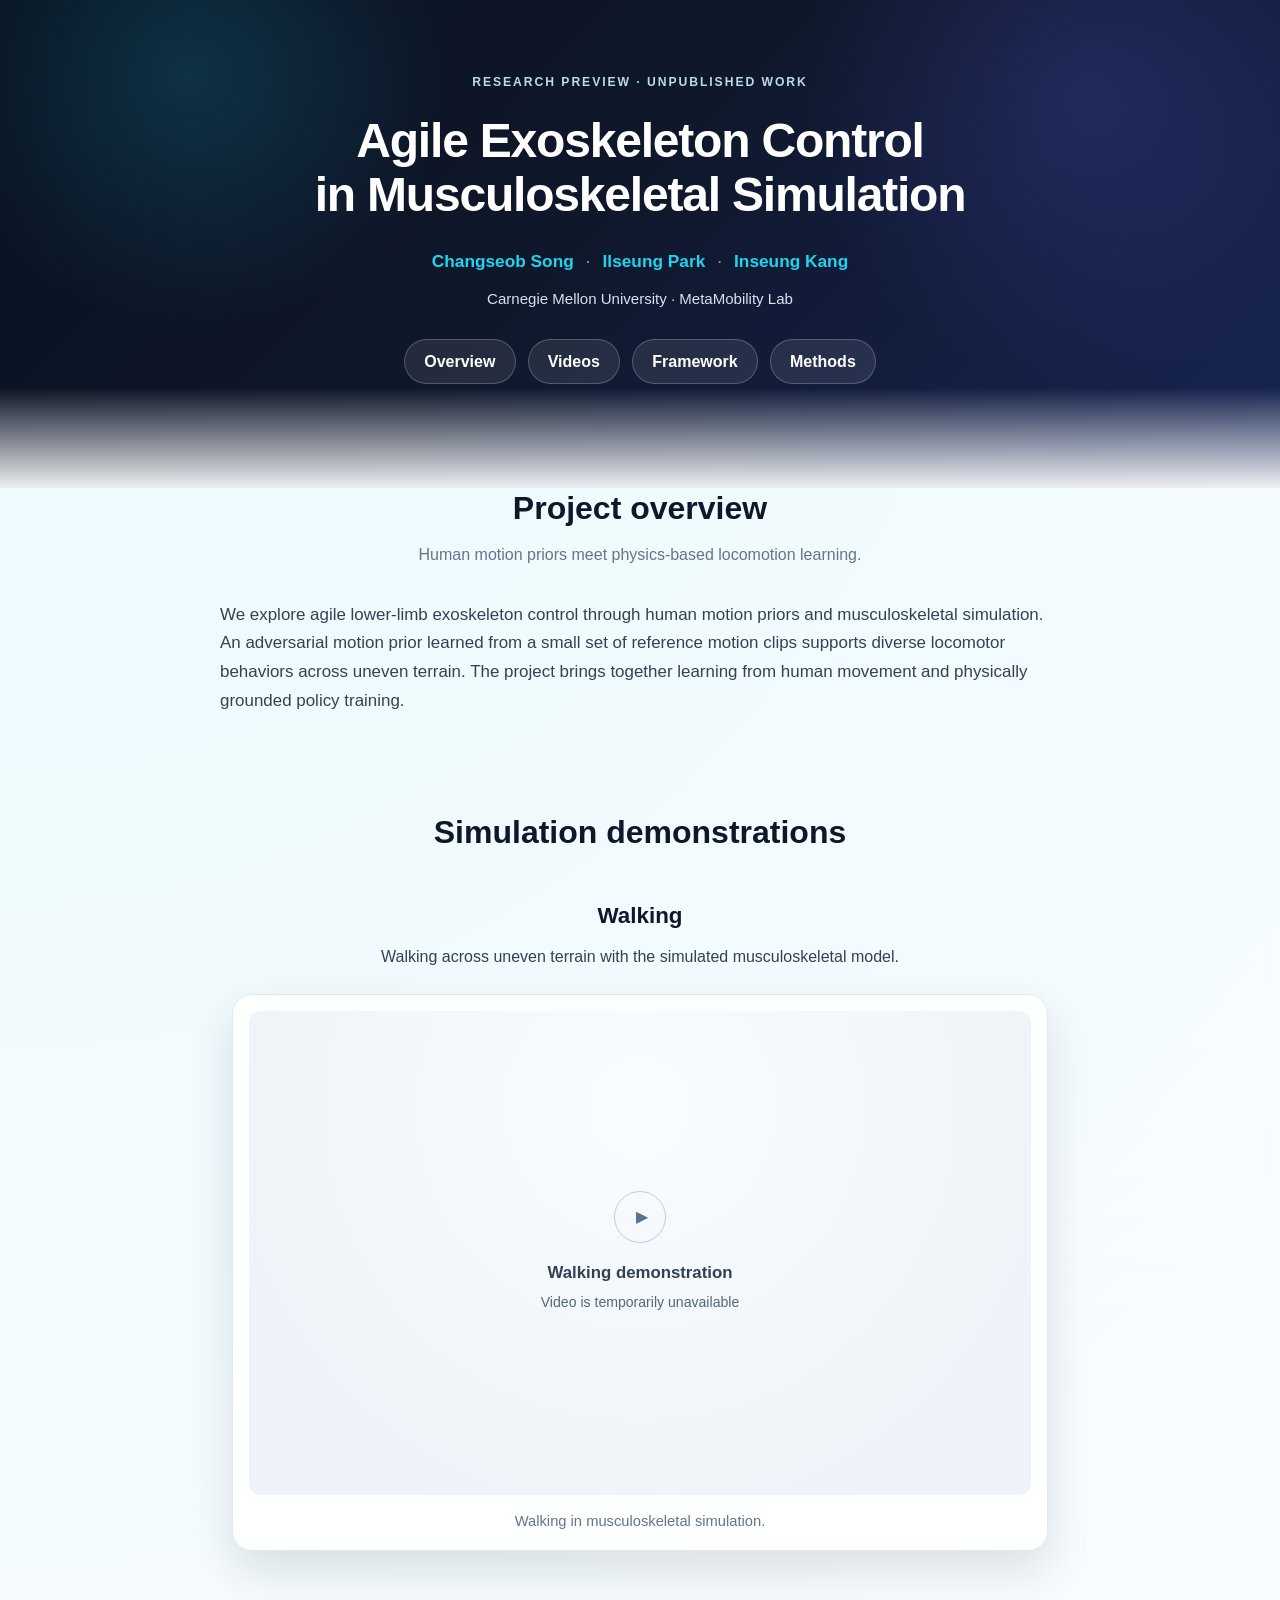
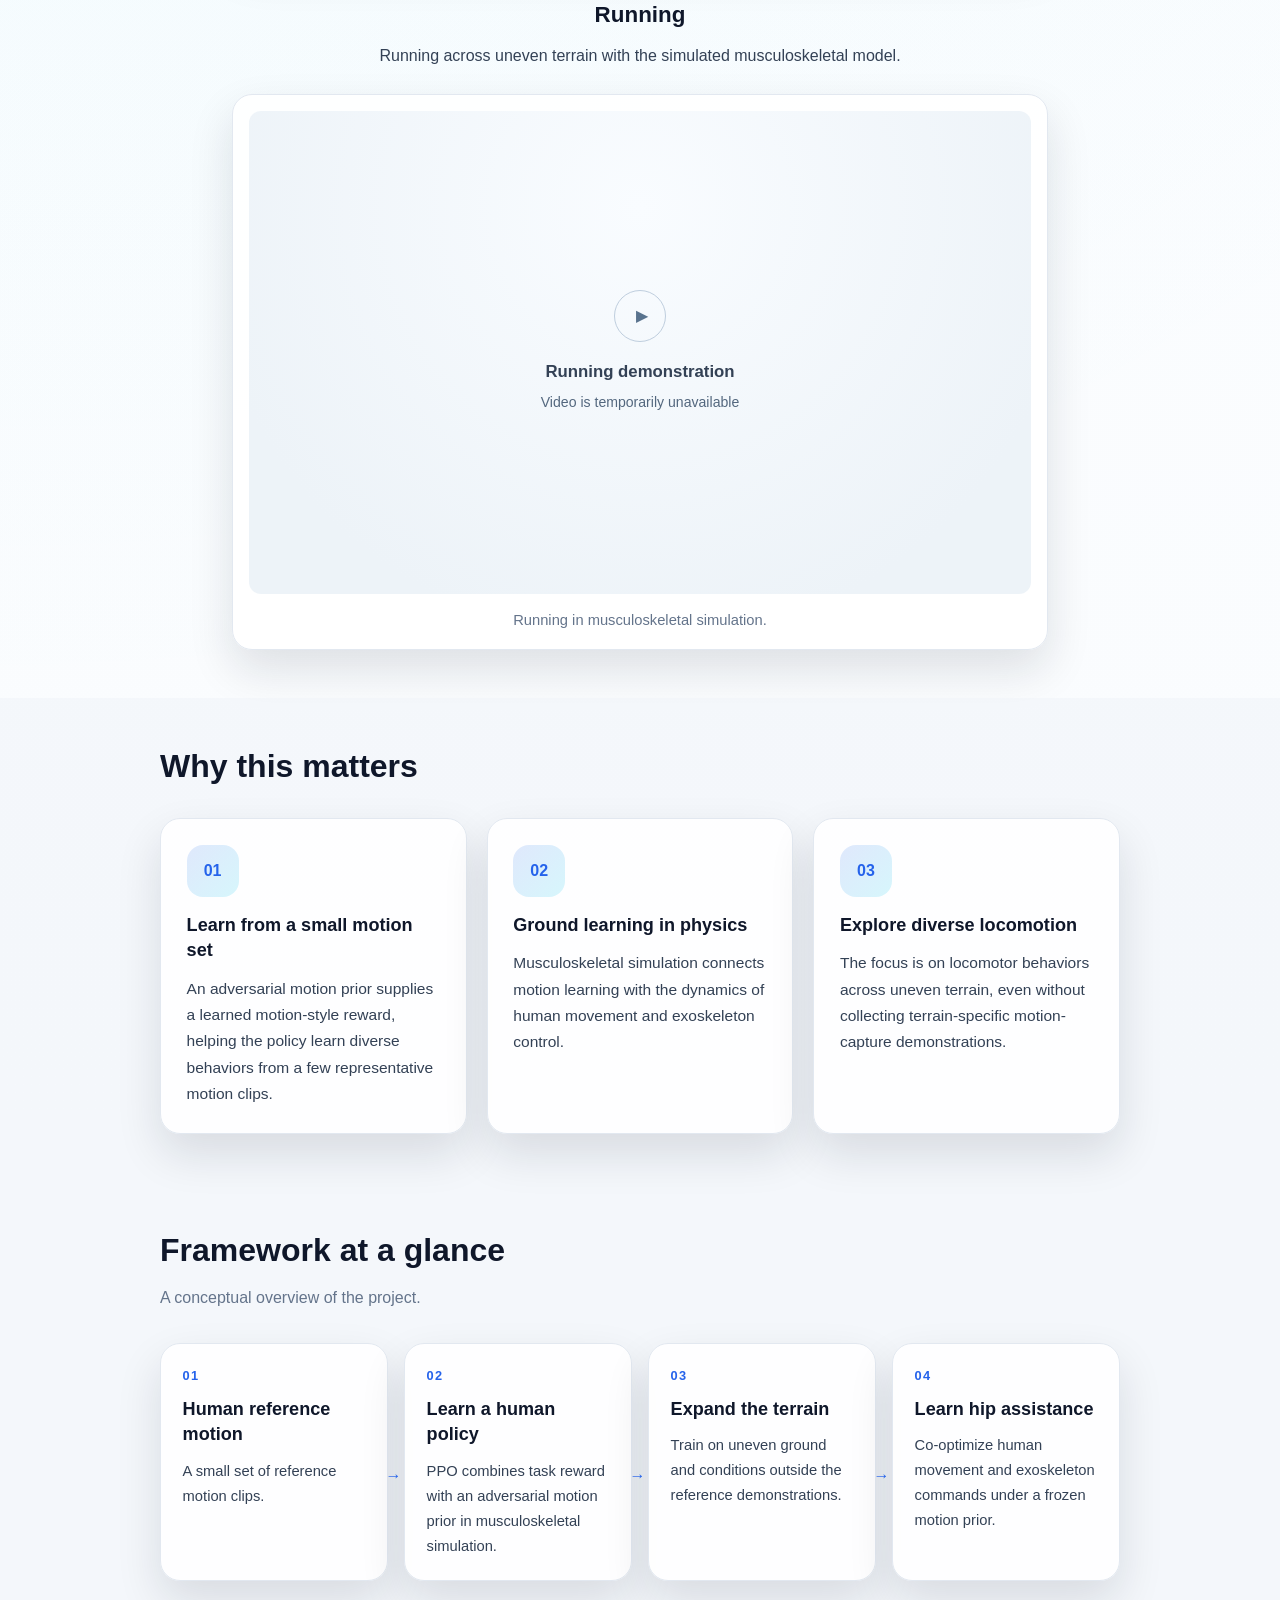
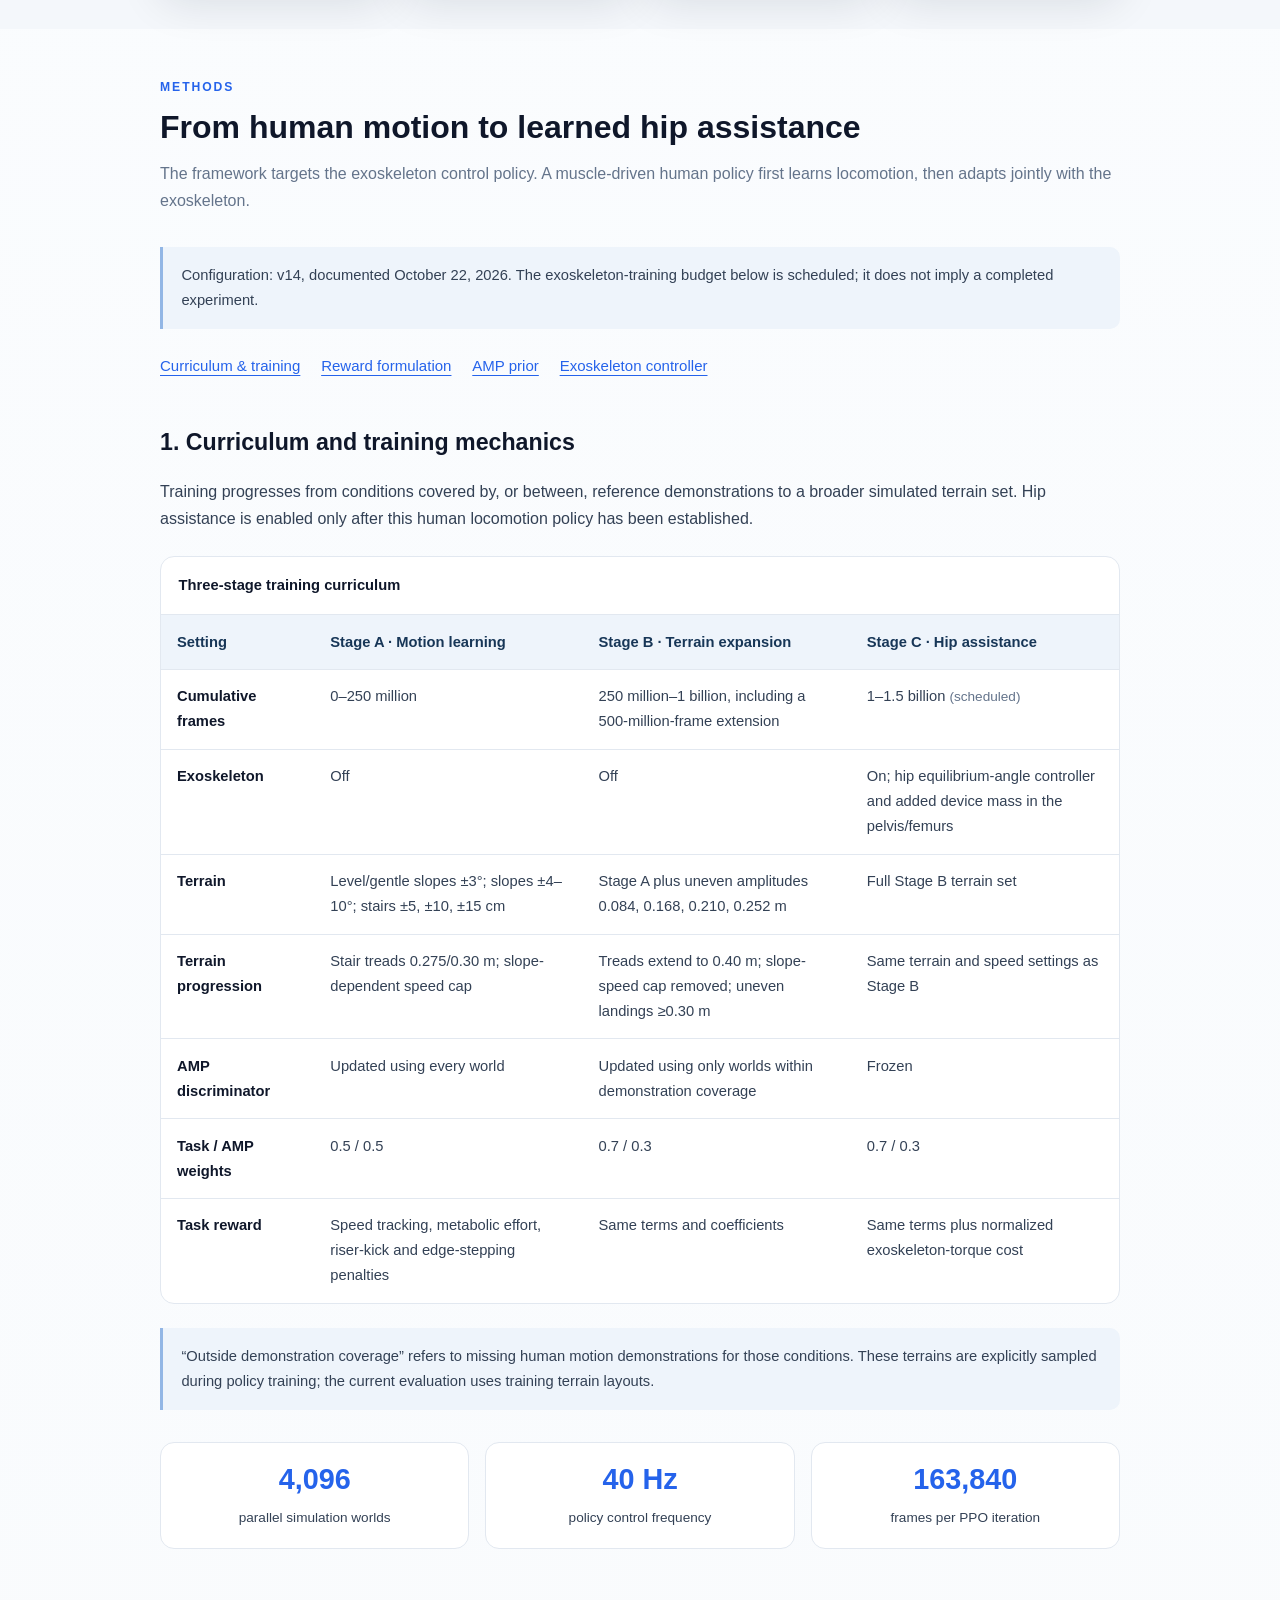
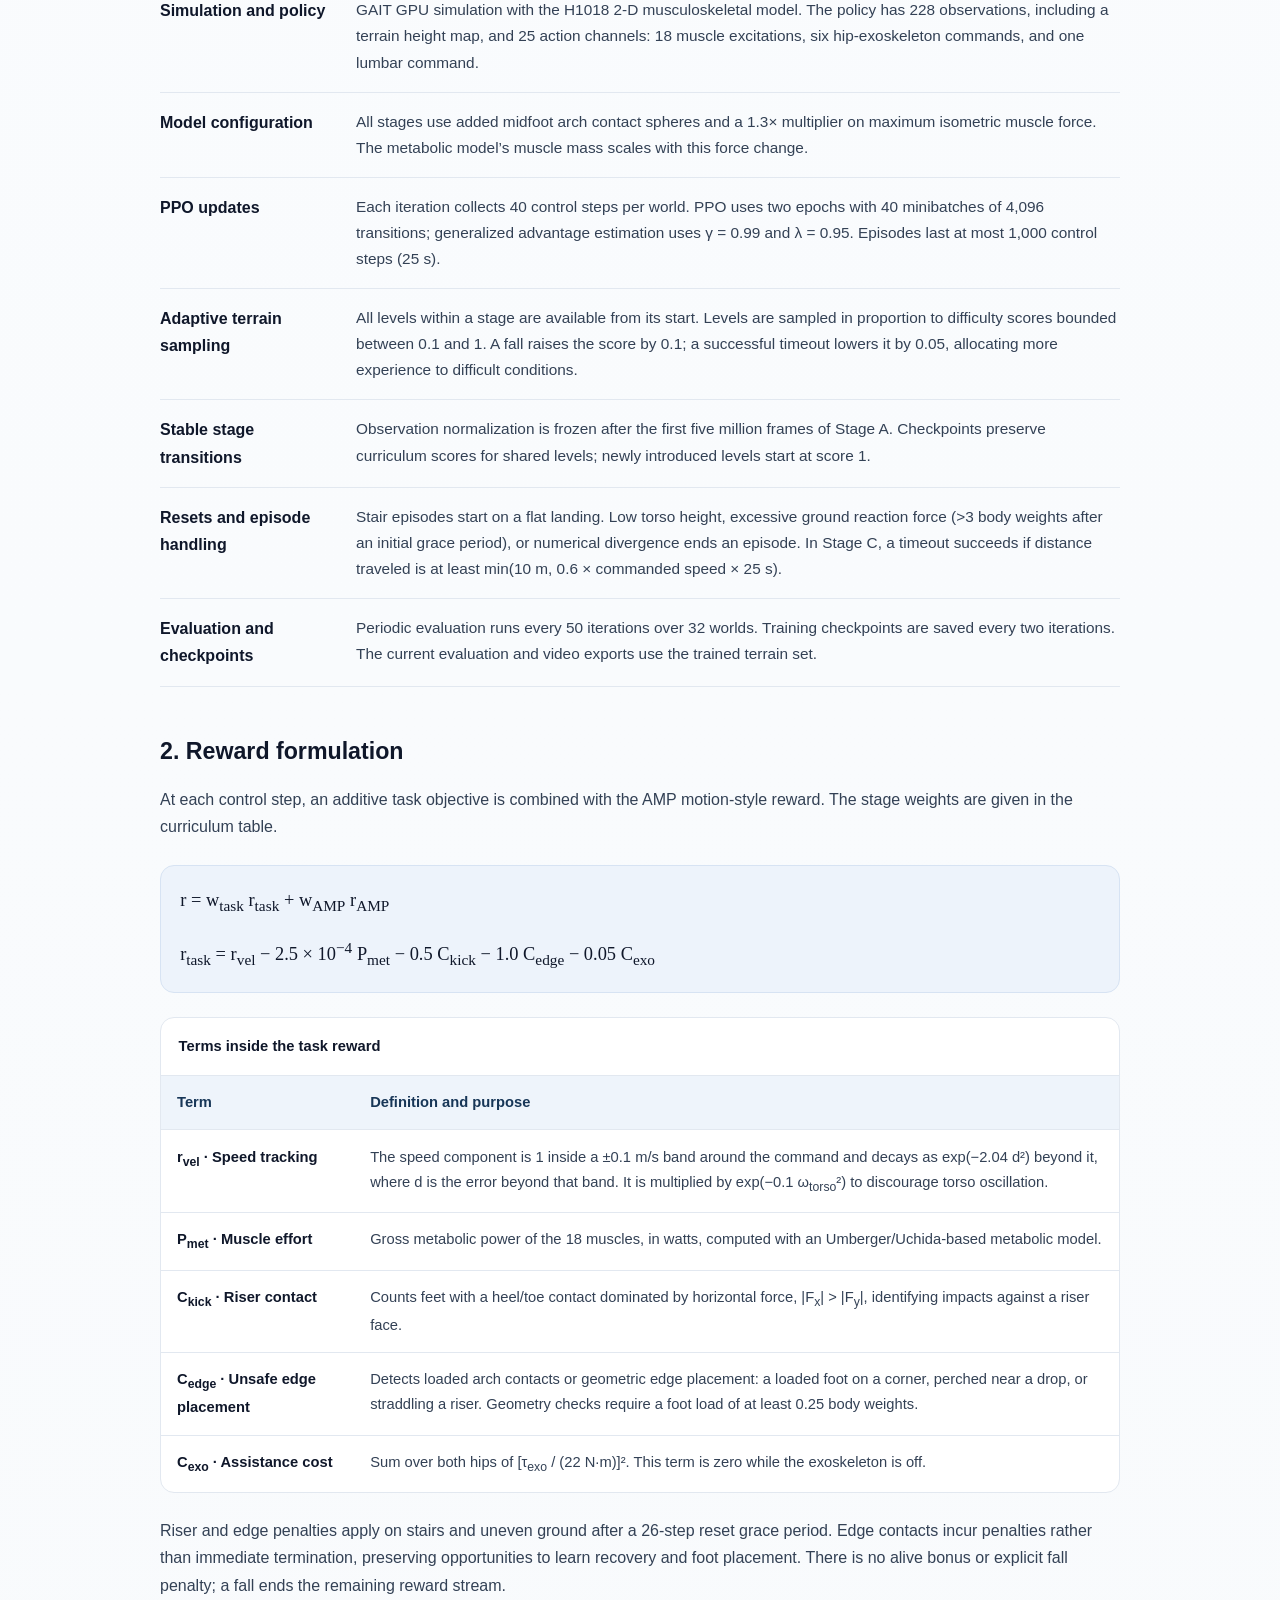
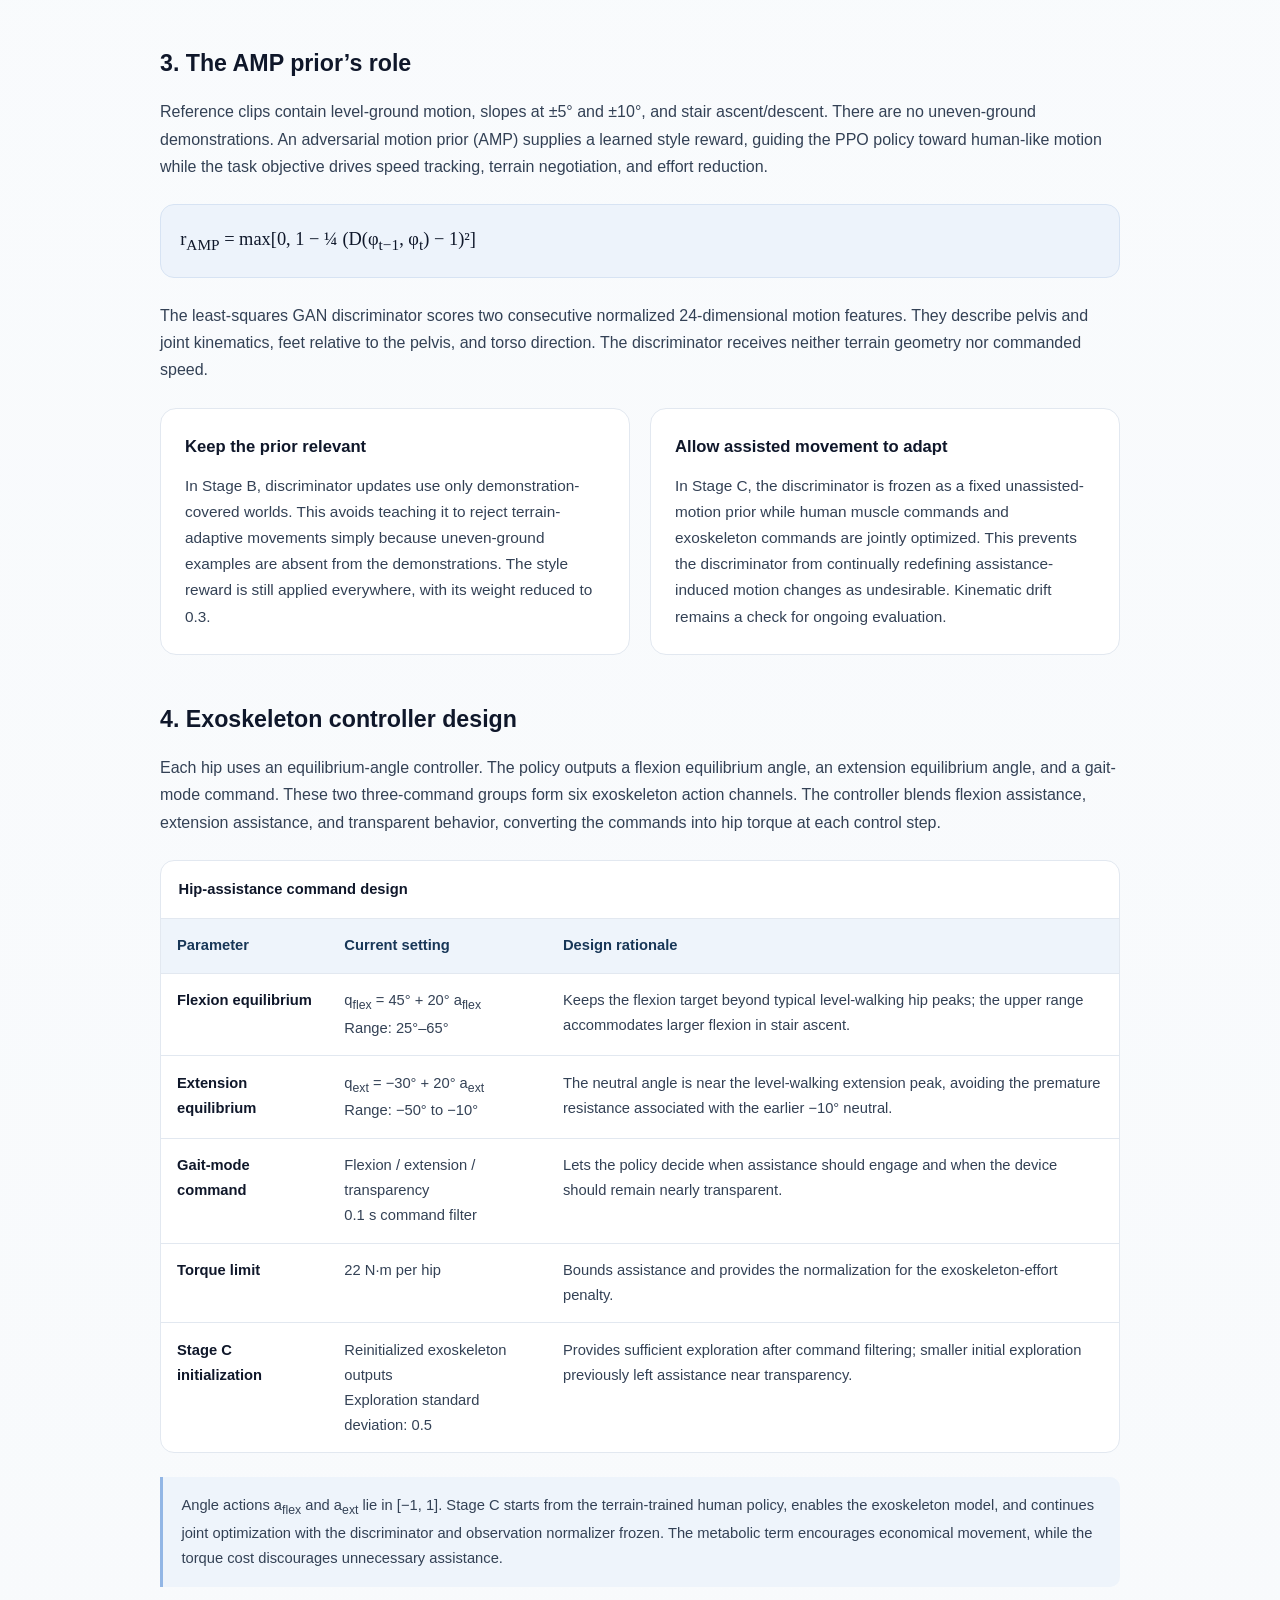
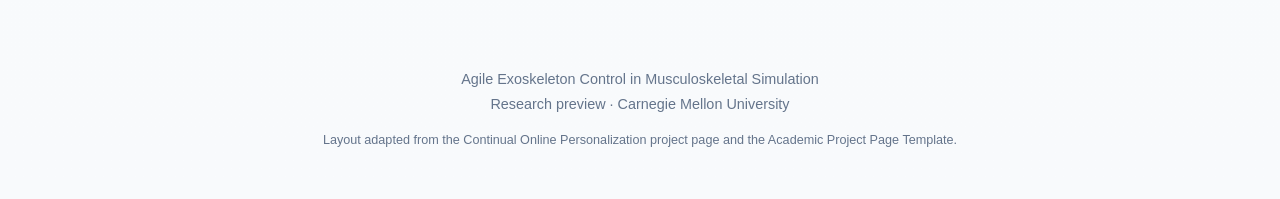
==== commit eb0776d4: "Remove project status section and autoplay muted looping demonstration videos" ====
--- a/agile-exoskeleton-control/index.html
+++ b/agile-exoskeleton-control/index.html
@@ -16,7 +16,7 @@
   <meta name="twitter:card" content="summary">
   <link rel="stylesheet" href="static/css/index.css?v=methods-v14-1">
   <script defer src="static/js/media.js?v=walking-running-1"></script>
-  <script defer src="static/js/index.js"></script>
+  <script defer src="static/js/index.js?v=autoplay-1"></script>
 </head>
 <body>
   <a class="skip-link" href="#main-content">Skip to content</a>
@@ -234,19 +234,6 @@
       </div>
     </section>
 
-    <section class="section" aria-labelledby="status-heading">
-      <div class="container">
-        <div class="status-card">
-          <div>
-            <p class="section-kicker">Project status</p>
-            <h2 id="status-heading">Ongoing, unpublished research</h2>
-            <p>This preview describes work in musculoskeletal simulation. Quantitative findings and publication materials are not yet included.</p>
-          </div>
-          <a class="contact-button" href="mailto:changseob@cmu.edu">Contact Changseob</a>
-        </div>
-      </div>
-    </section>
-
     <footer class="footer">
       <div class="container centered">
         <p>Agile Exoskeleton Control in Musculoskeletal Simulation</p>
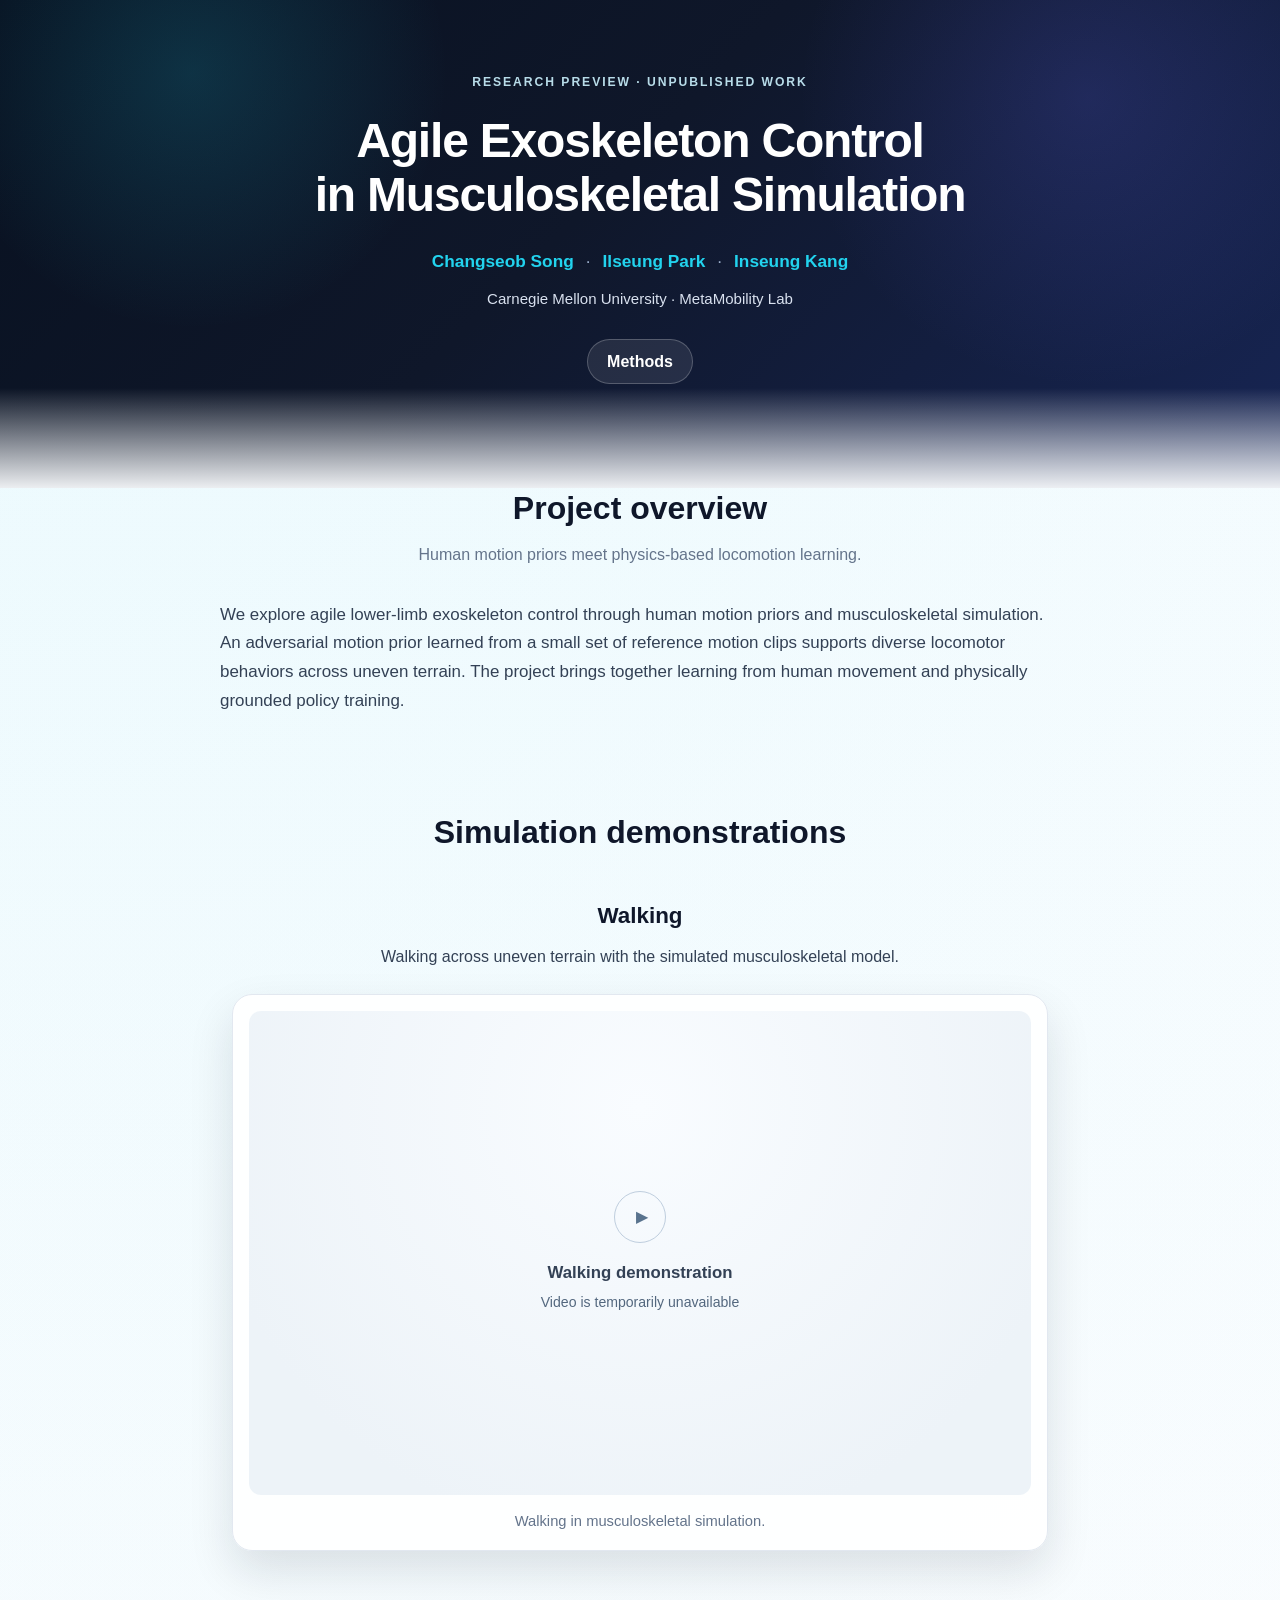
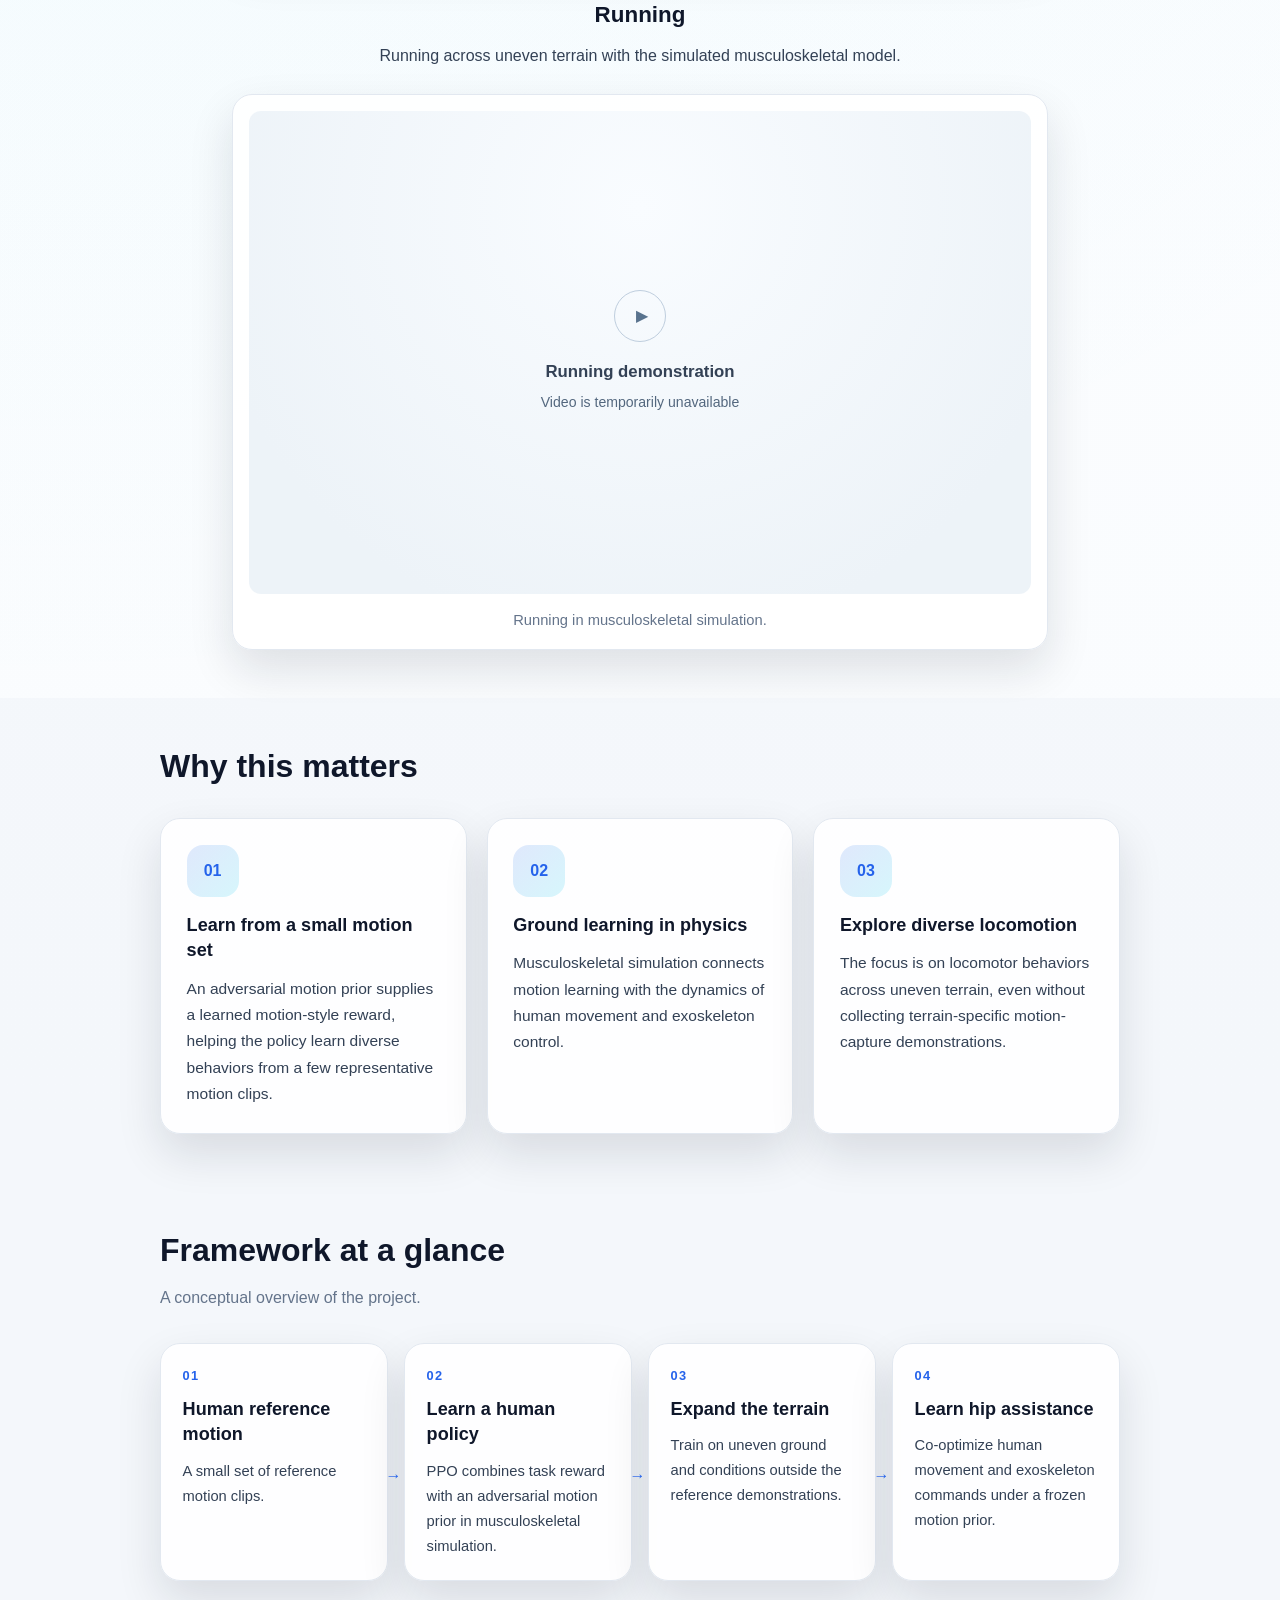
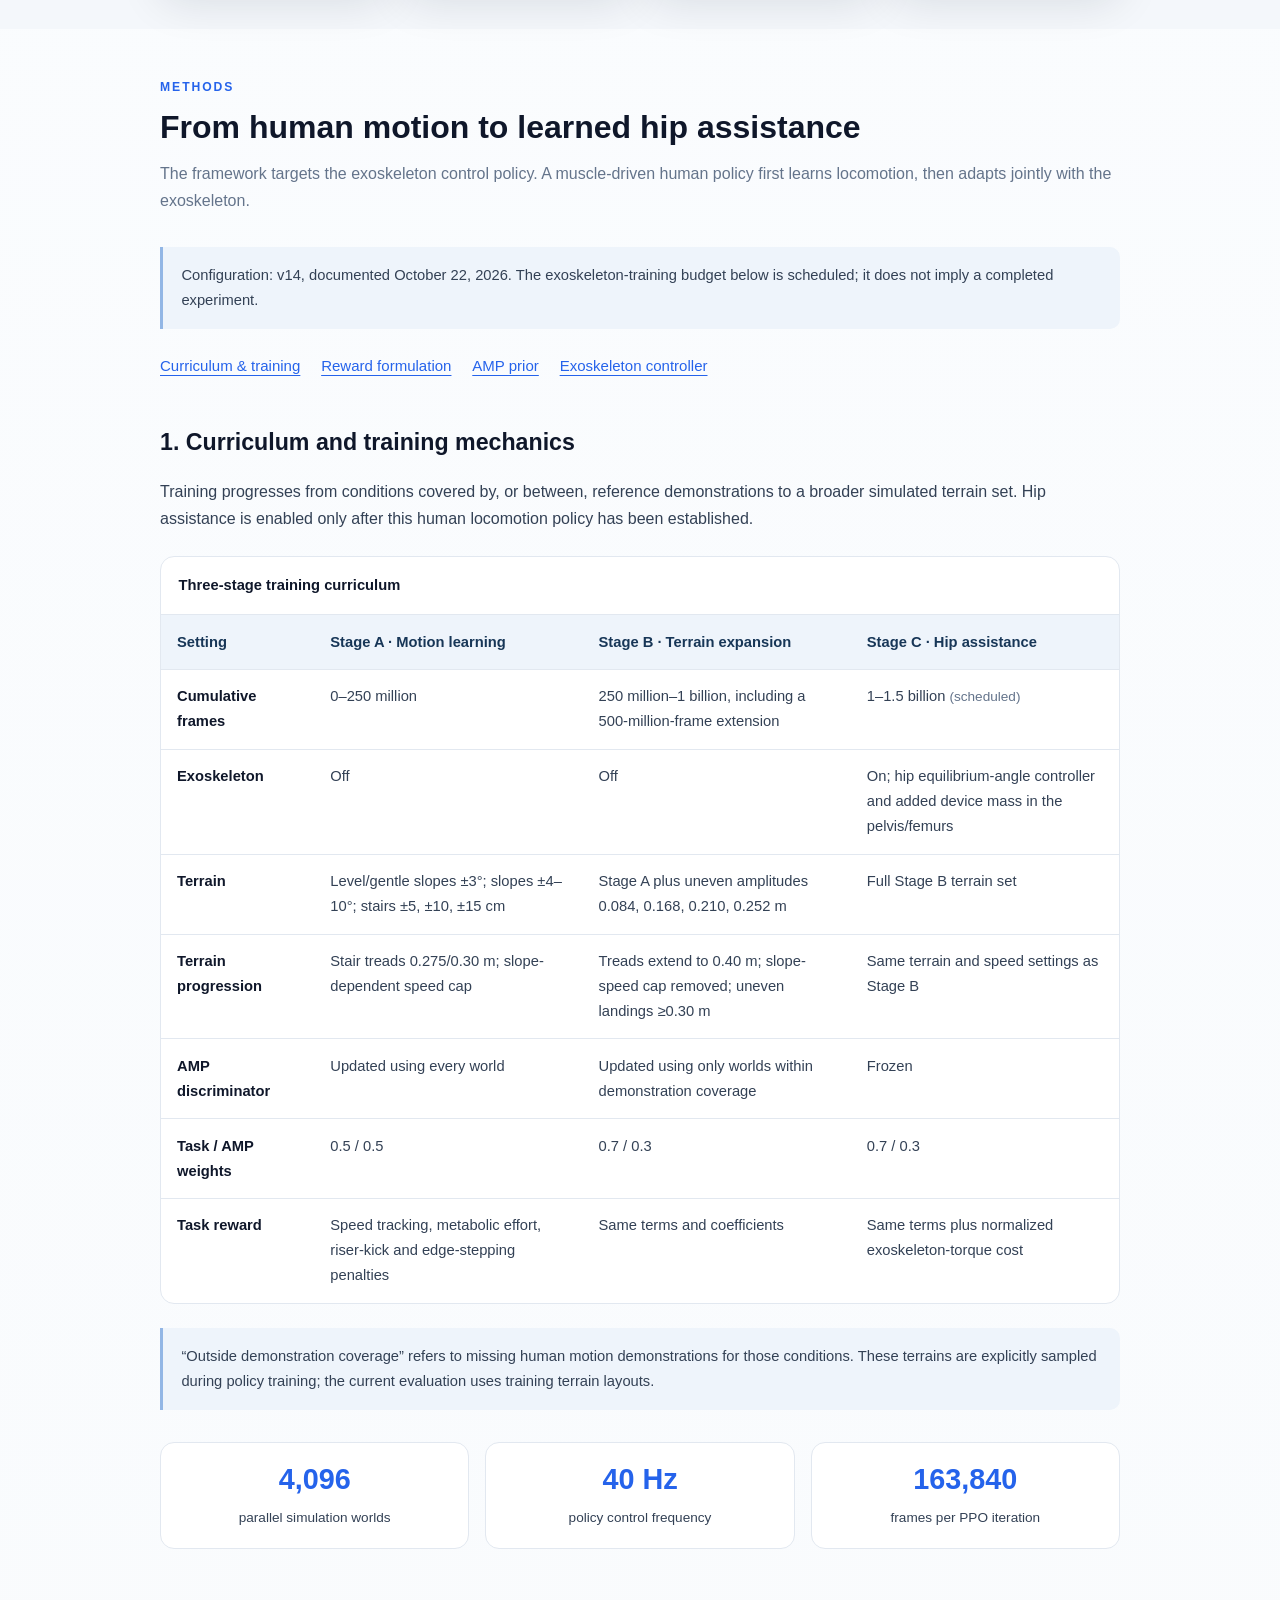
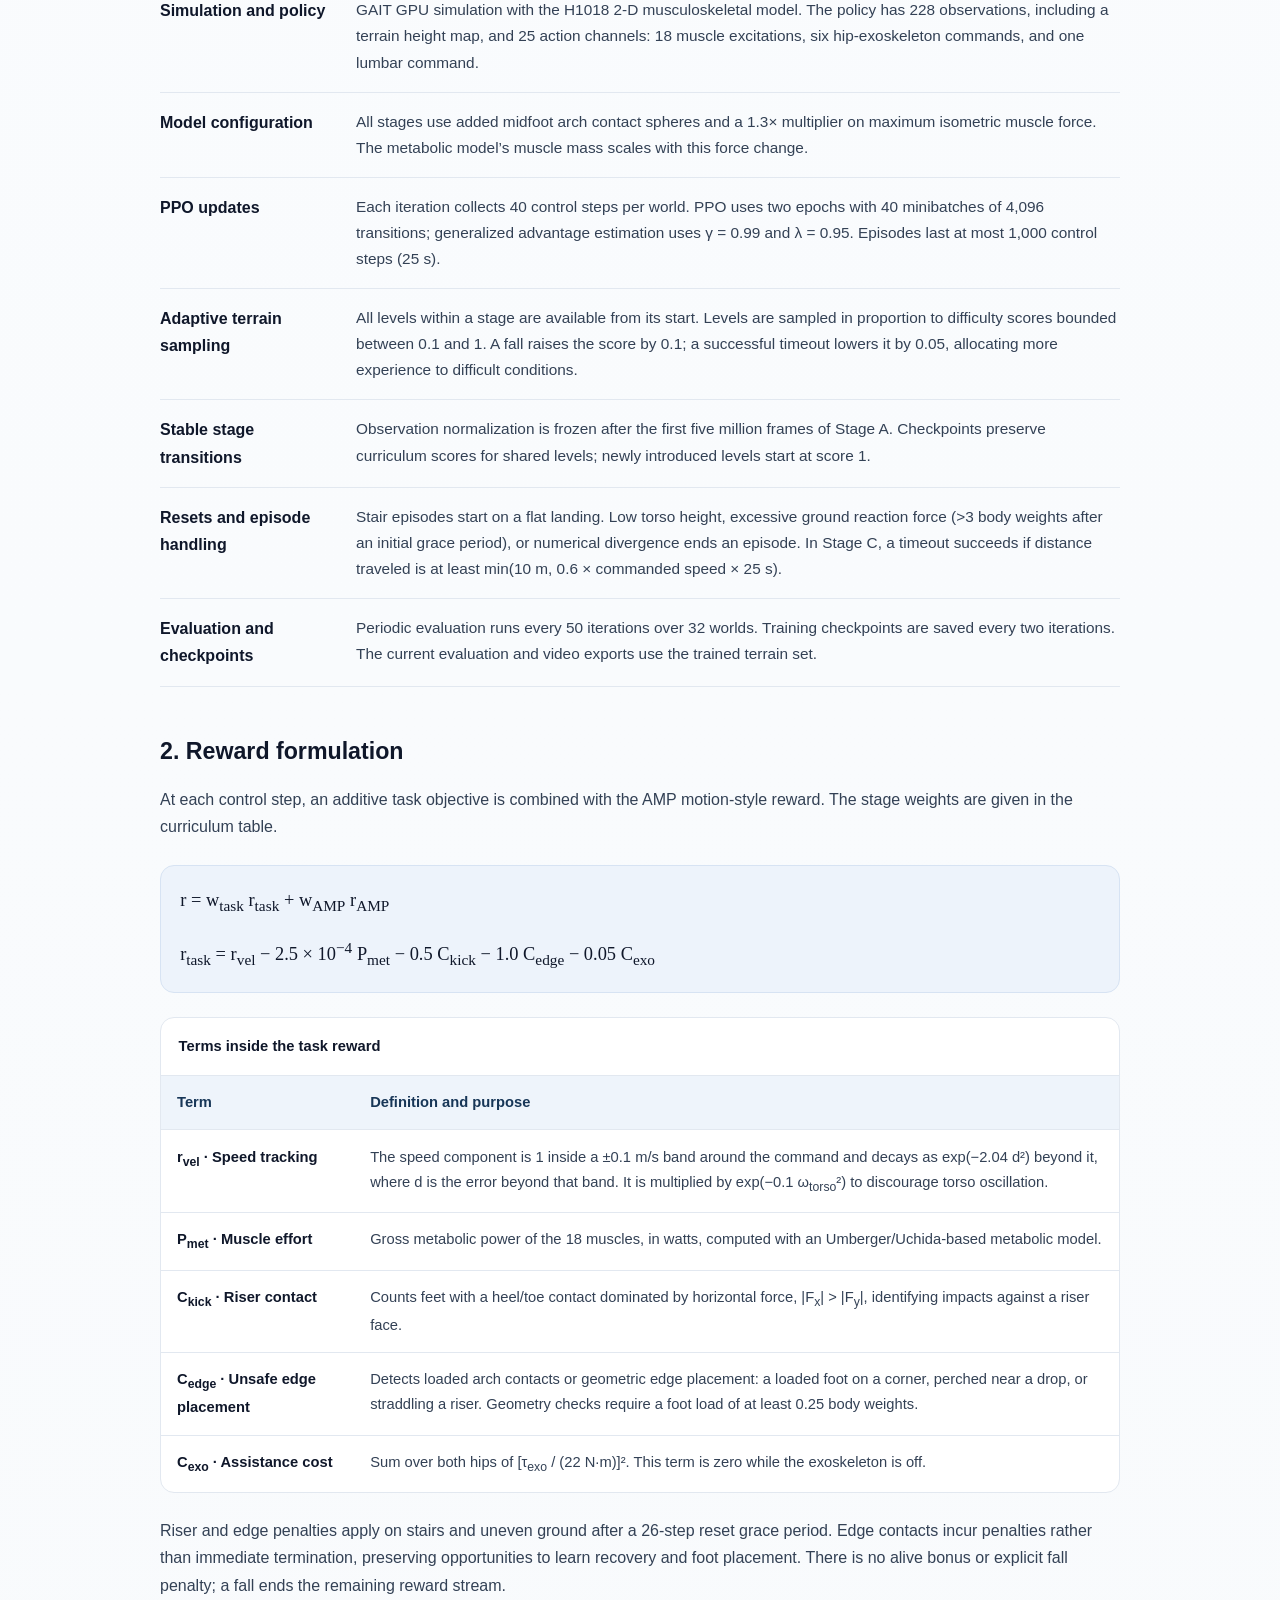
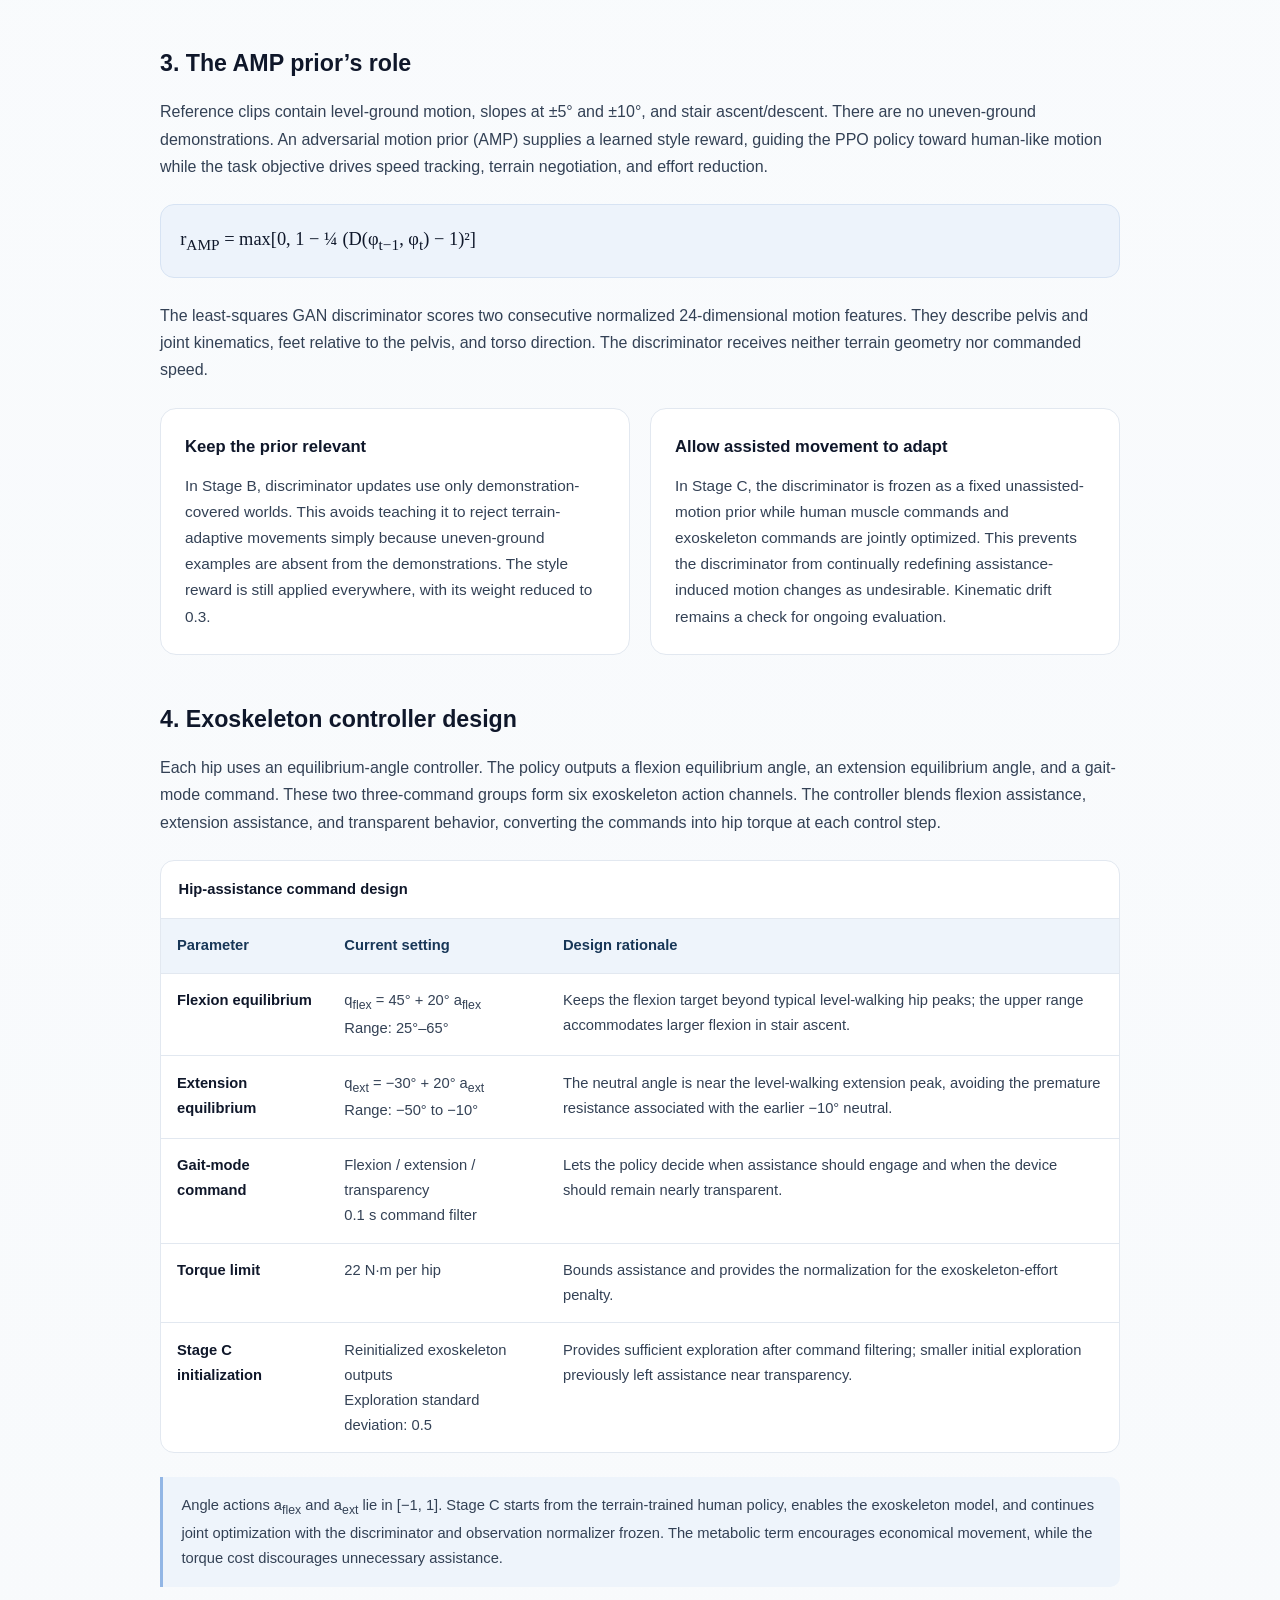
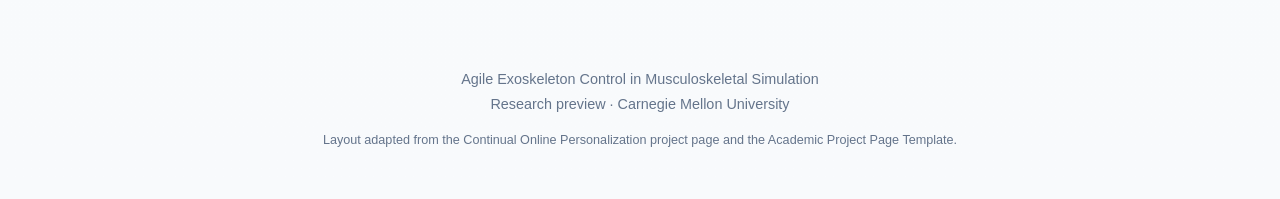
==== commit 256d95d0: "Remove Overview, Videos, and Framework header buttons" ====
--- a/agile-exoskeleton-control/index.html
+++ b/agile-exoskeleton-control/index.html
@@ -28,9 +28,6 @@
         <p class="publication-authors" style="margin-top: 1.5rem;"><a href="https://changseob-song.github.io/">Changseob Song</a><span class="author-separator" aria-hidden="true">·</span><a href="https://scholar.google.com/citations?user=Cn8JxjQAAAAJ&amp;hl=ko">Ilseung Park</a><span class="author-separator" aria-hidden="true">·</span><a href="https://www.meche.engineering.cmu.edu/directory/bios/kang-inseung.html">Inseung Kang</a></p>
         <p class="publication-affiliations">Carnegie Mellon University · MetaMobility Lab</p>
         <nav class="publication-links" aria-label="Project sections">
-          <a class="button" href="#overview">Overview</a>
-          <a class="button" href="#demonstrations">Videos</a>
-          <a class="button" href="#framework">Framework</a>
           <a class="button" href="#methods">Methods</a>
         </nav>
       </div>
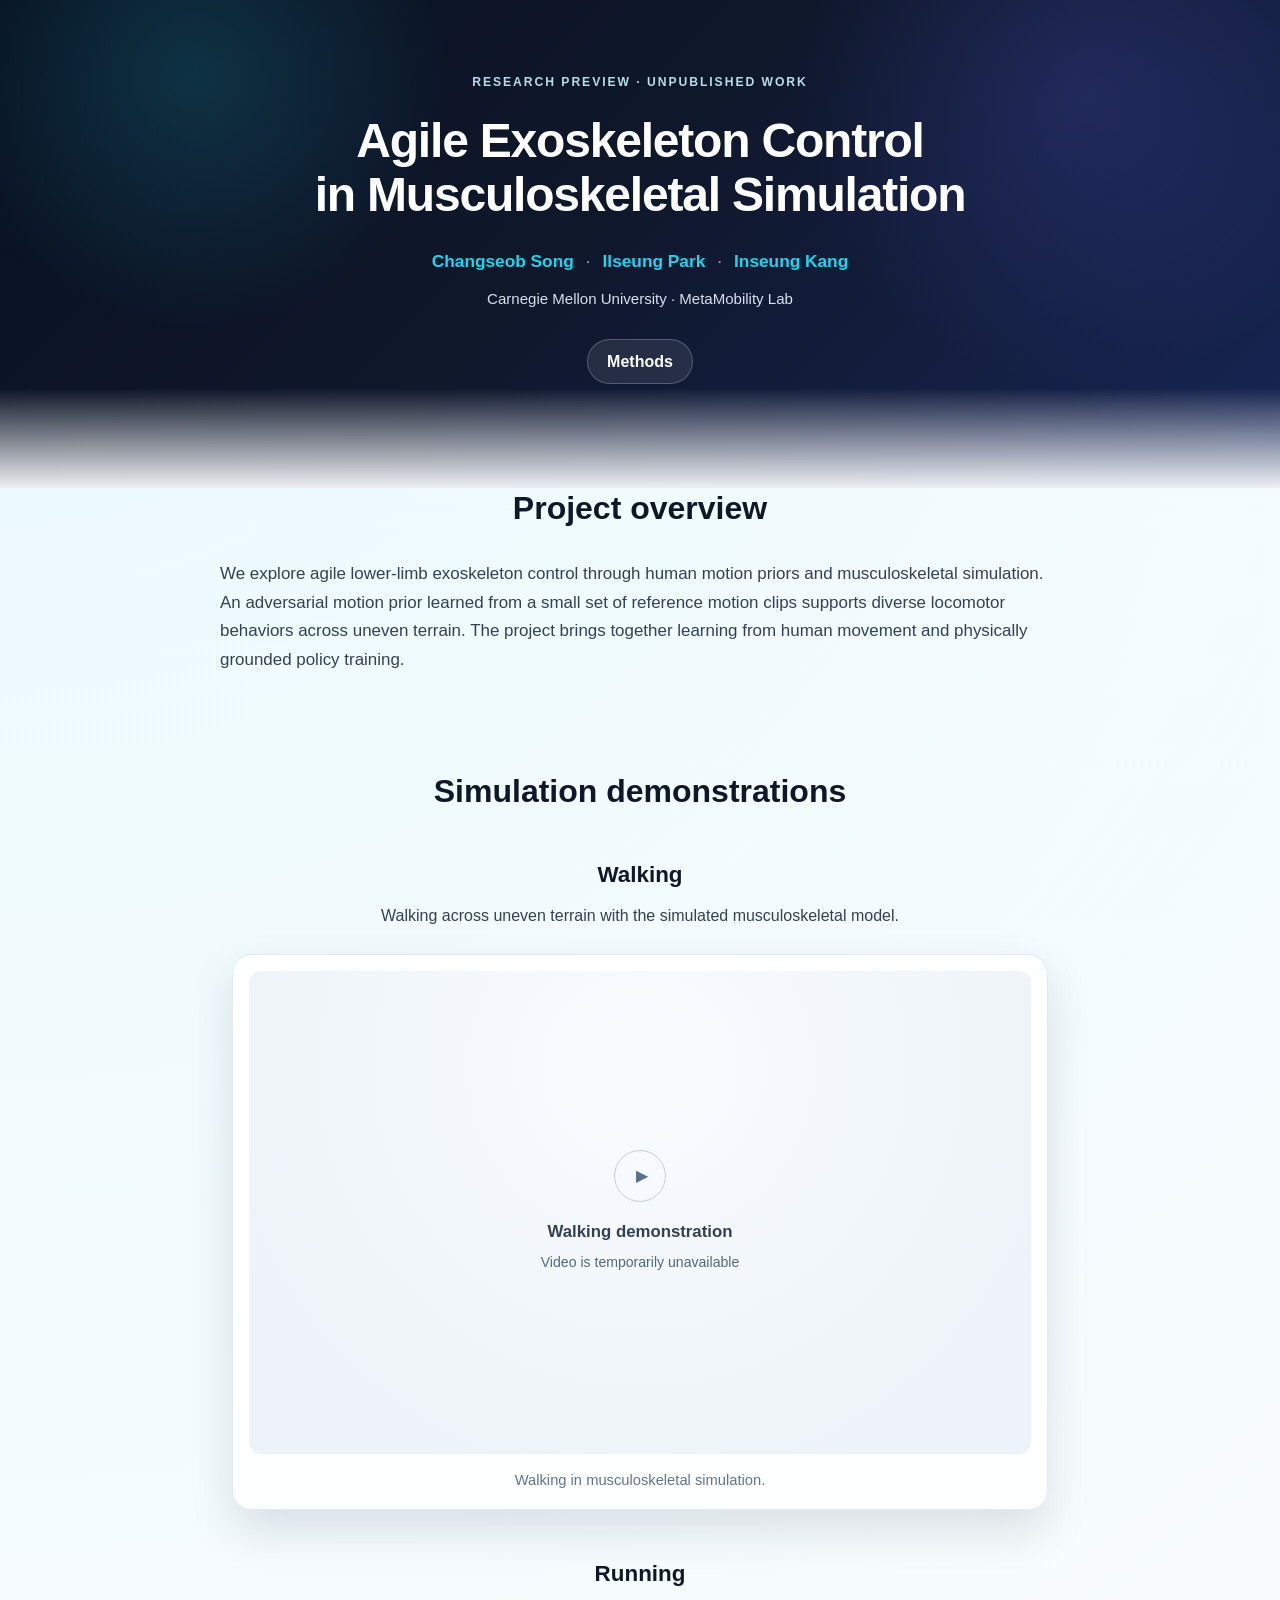
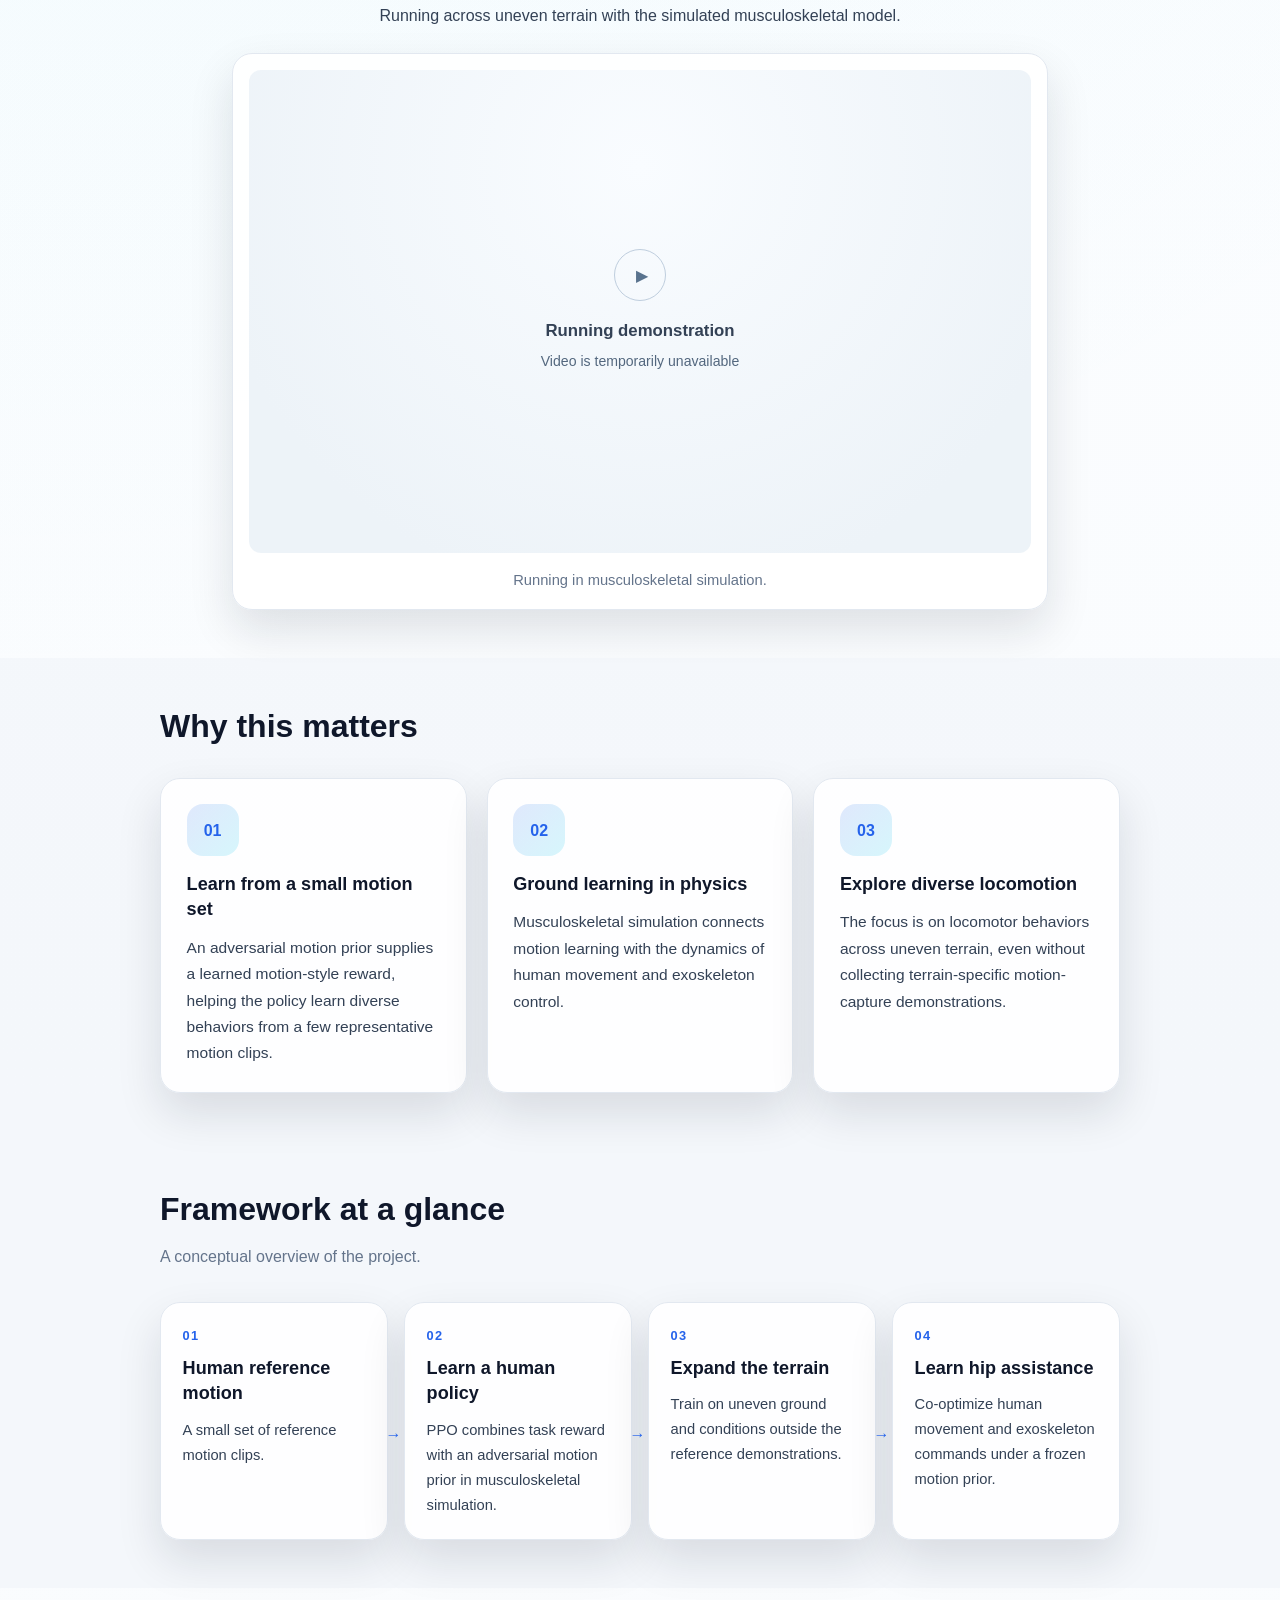
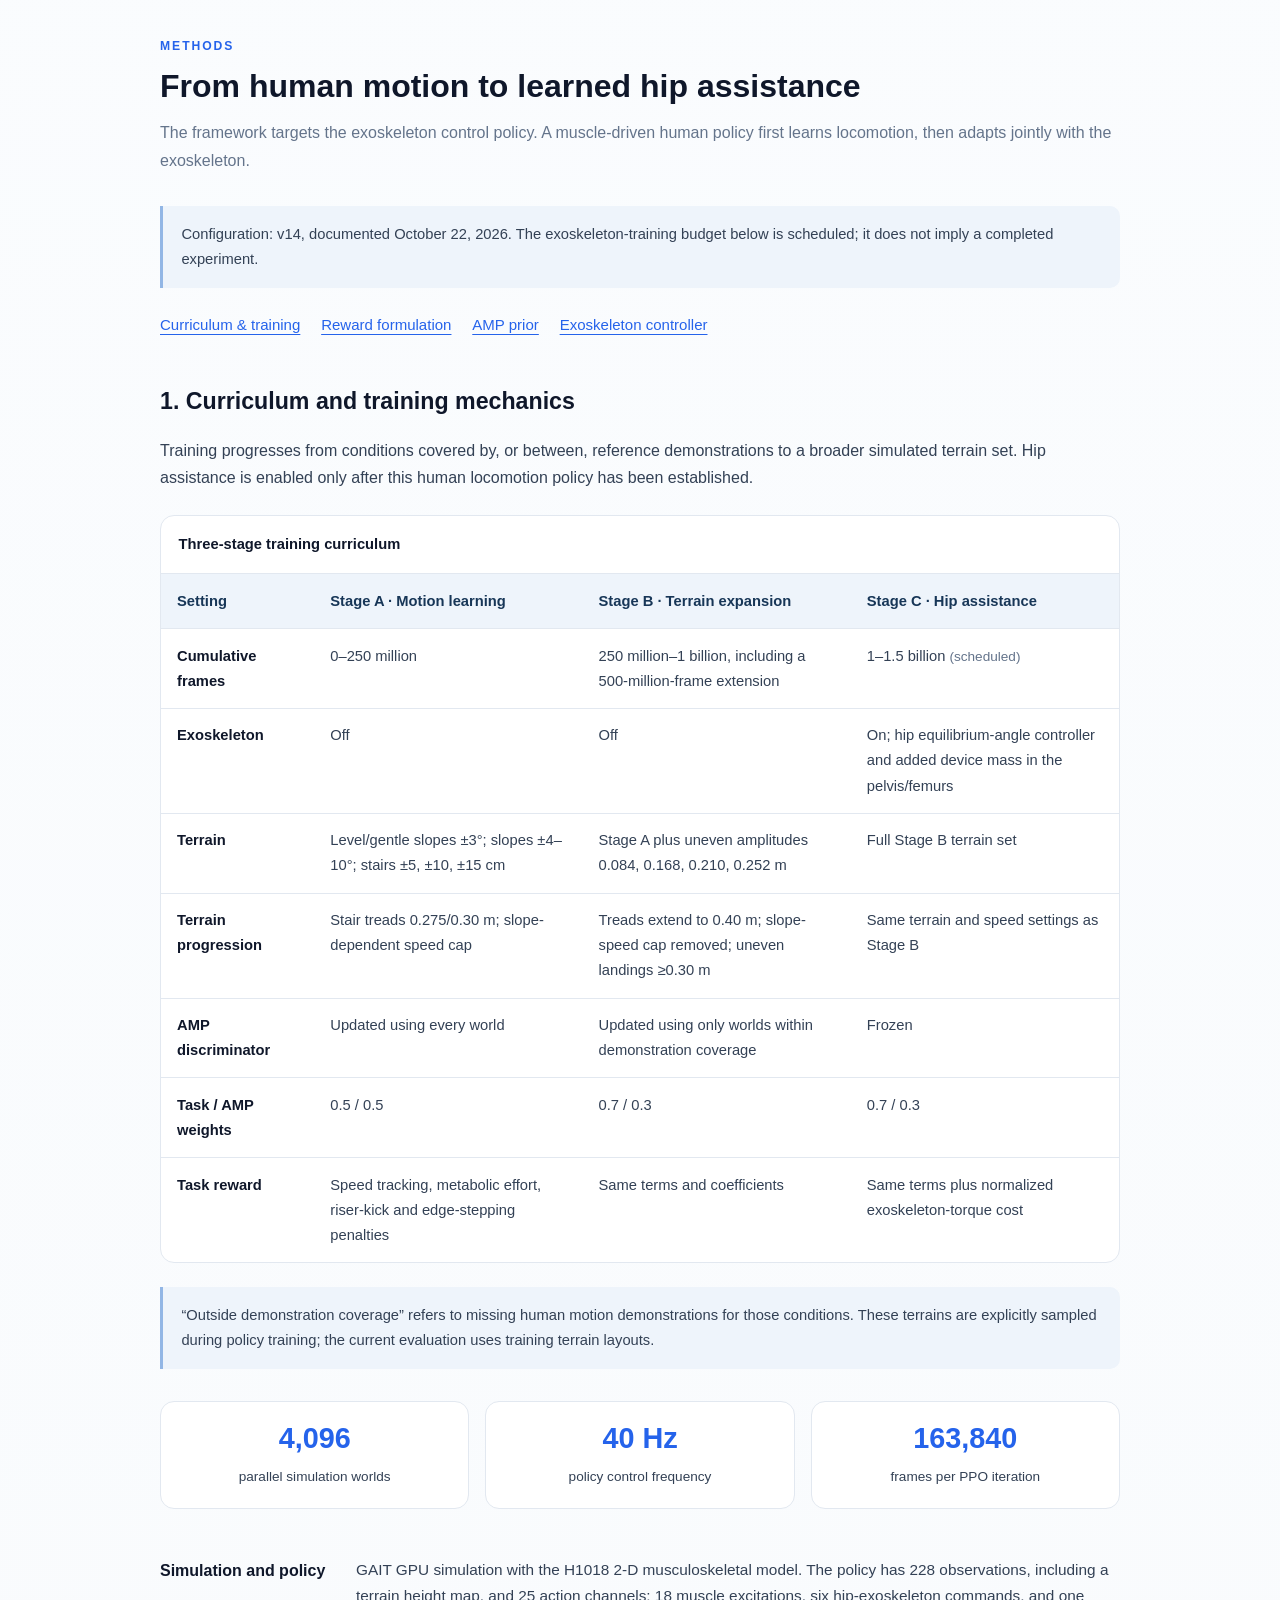
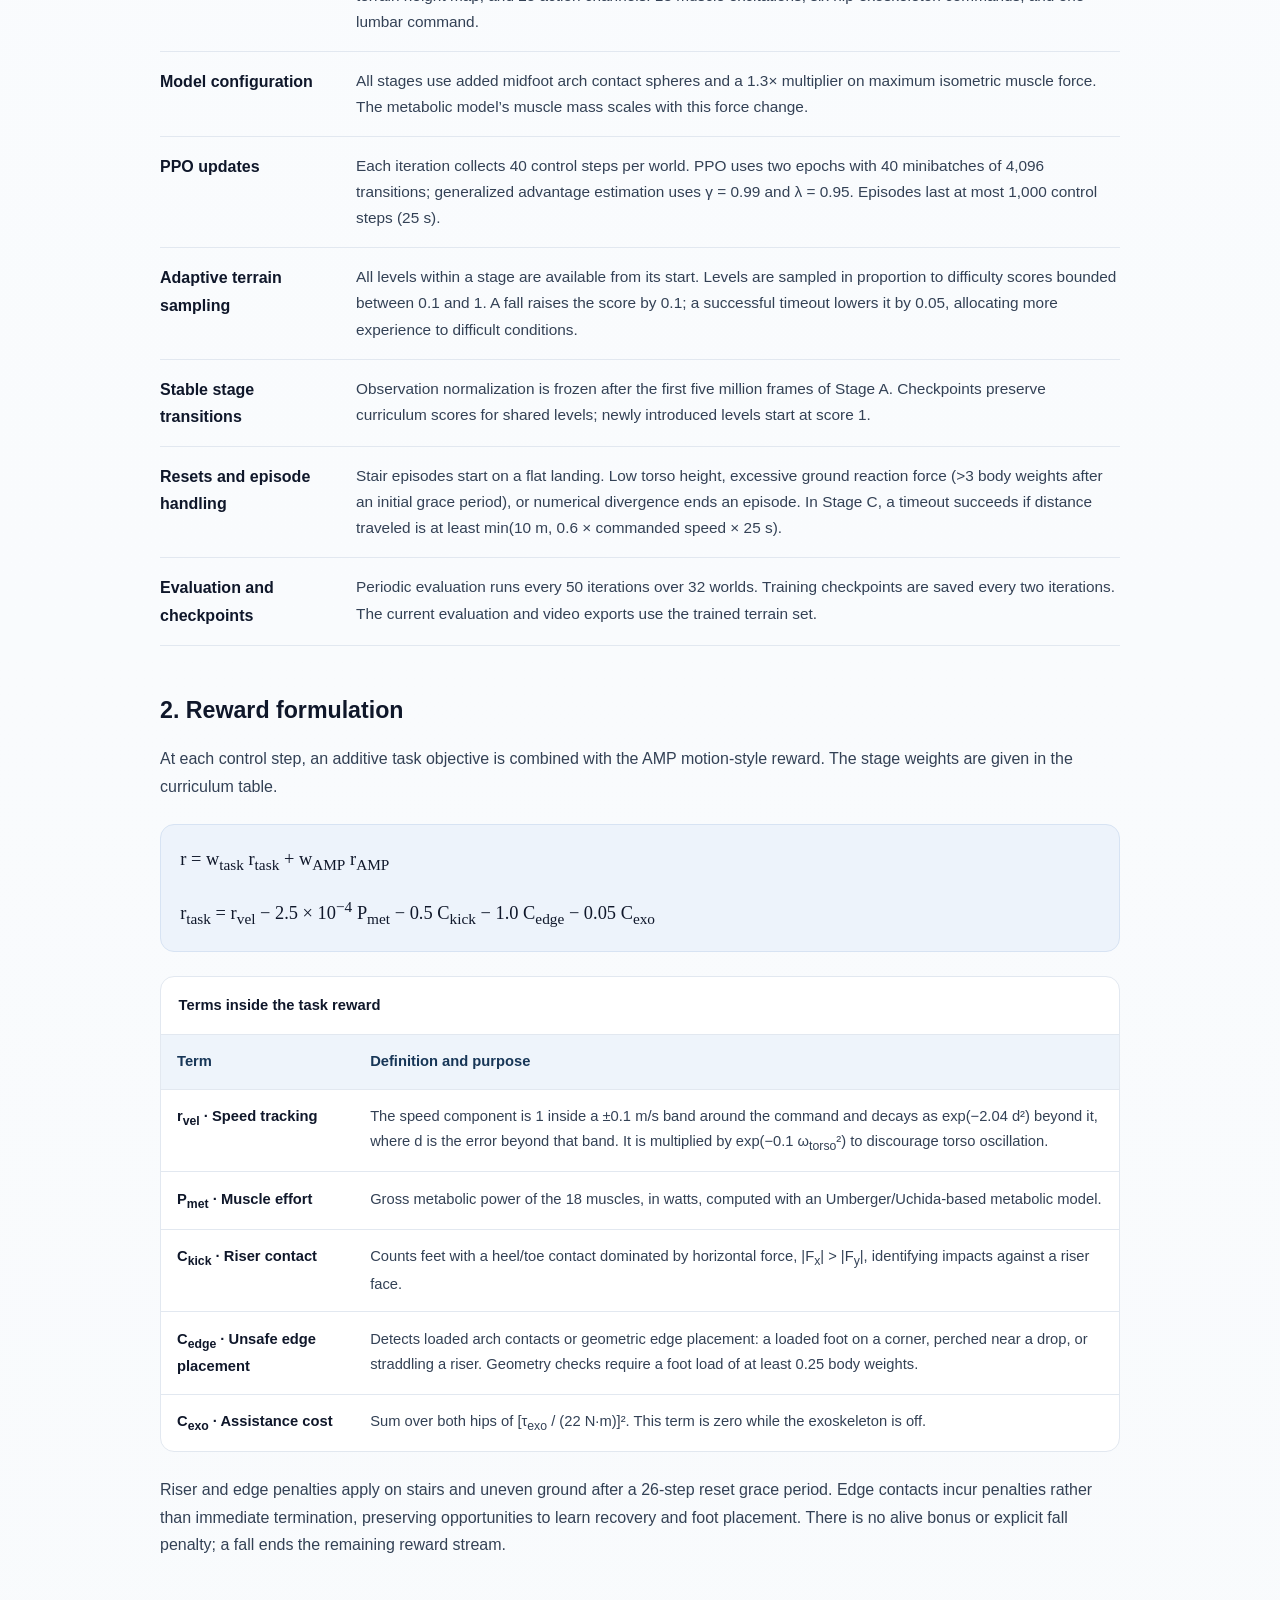
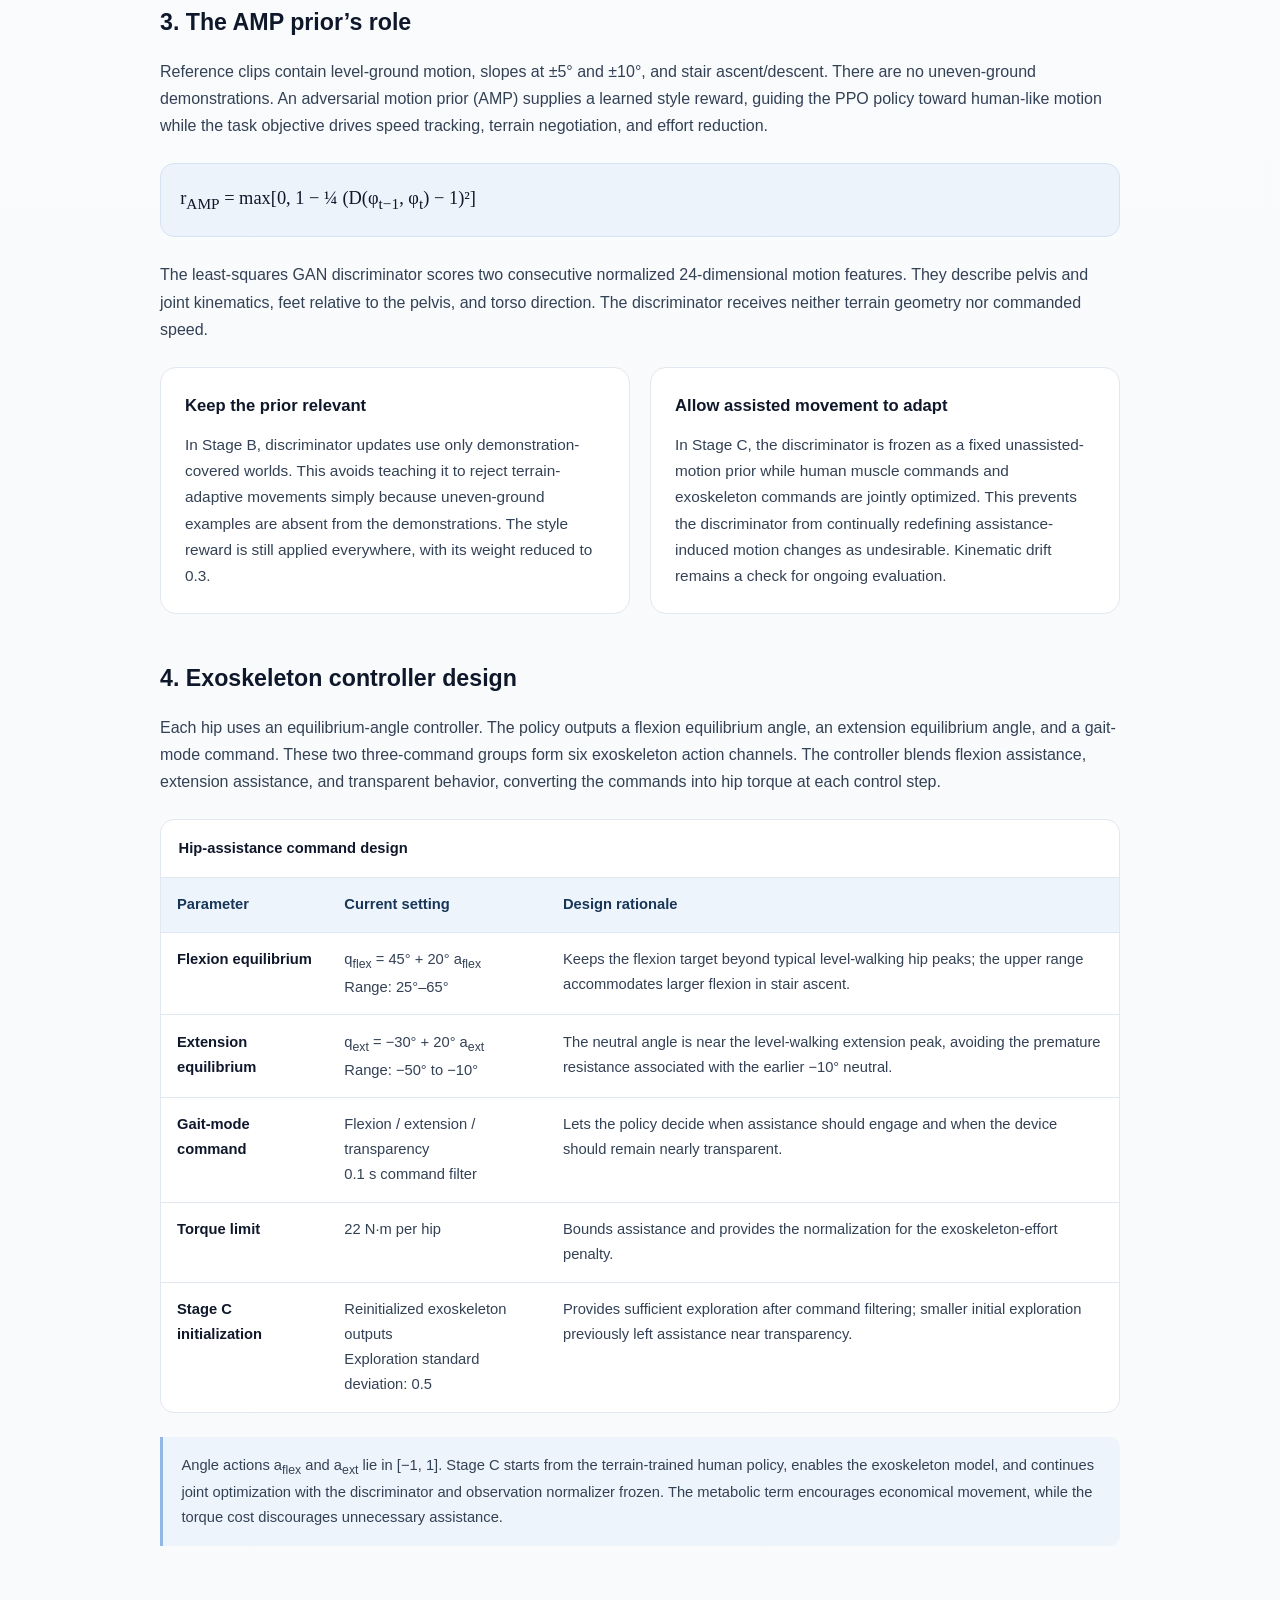
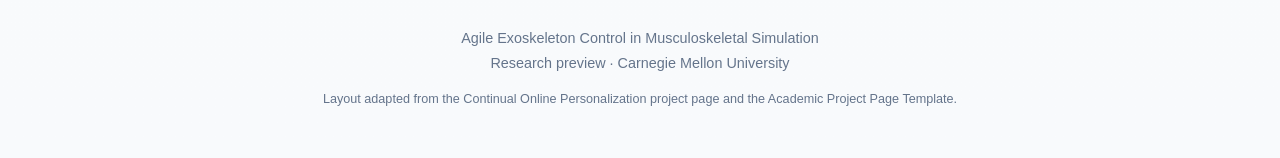
==== commit fef7fe70: "Remove subtitle beneath project overview" ====
--- a/agile-exoskeleton-control/index.html
+++ b/agile-exoskeleton-control/index.html
@@ -37,7 +37,6 @@
       <div class="container">
         <div class="section-heading centered">
           <h2 id="overview-heading">Project overview</h2>
-          <p class="section-intro">Human motion priors meet physics-based locomotion learning.</p>
         </div>
         <div class="lead-content">
           <p>We explore agile lower-limb exoskeleton control through human motion priors and musculoskeletal simulation. An adversarial motion prior learned from a small set of reference motion clips supports diverse locomotor behaviors across uneven terrain. The project brings together learning from human movement and physically grounded policy training.</p>
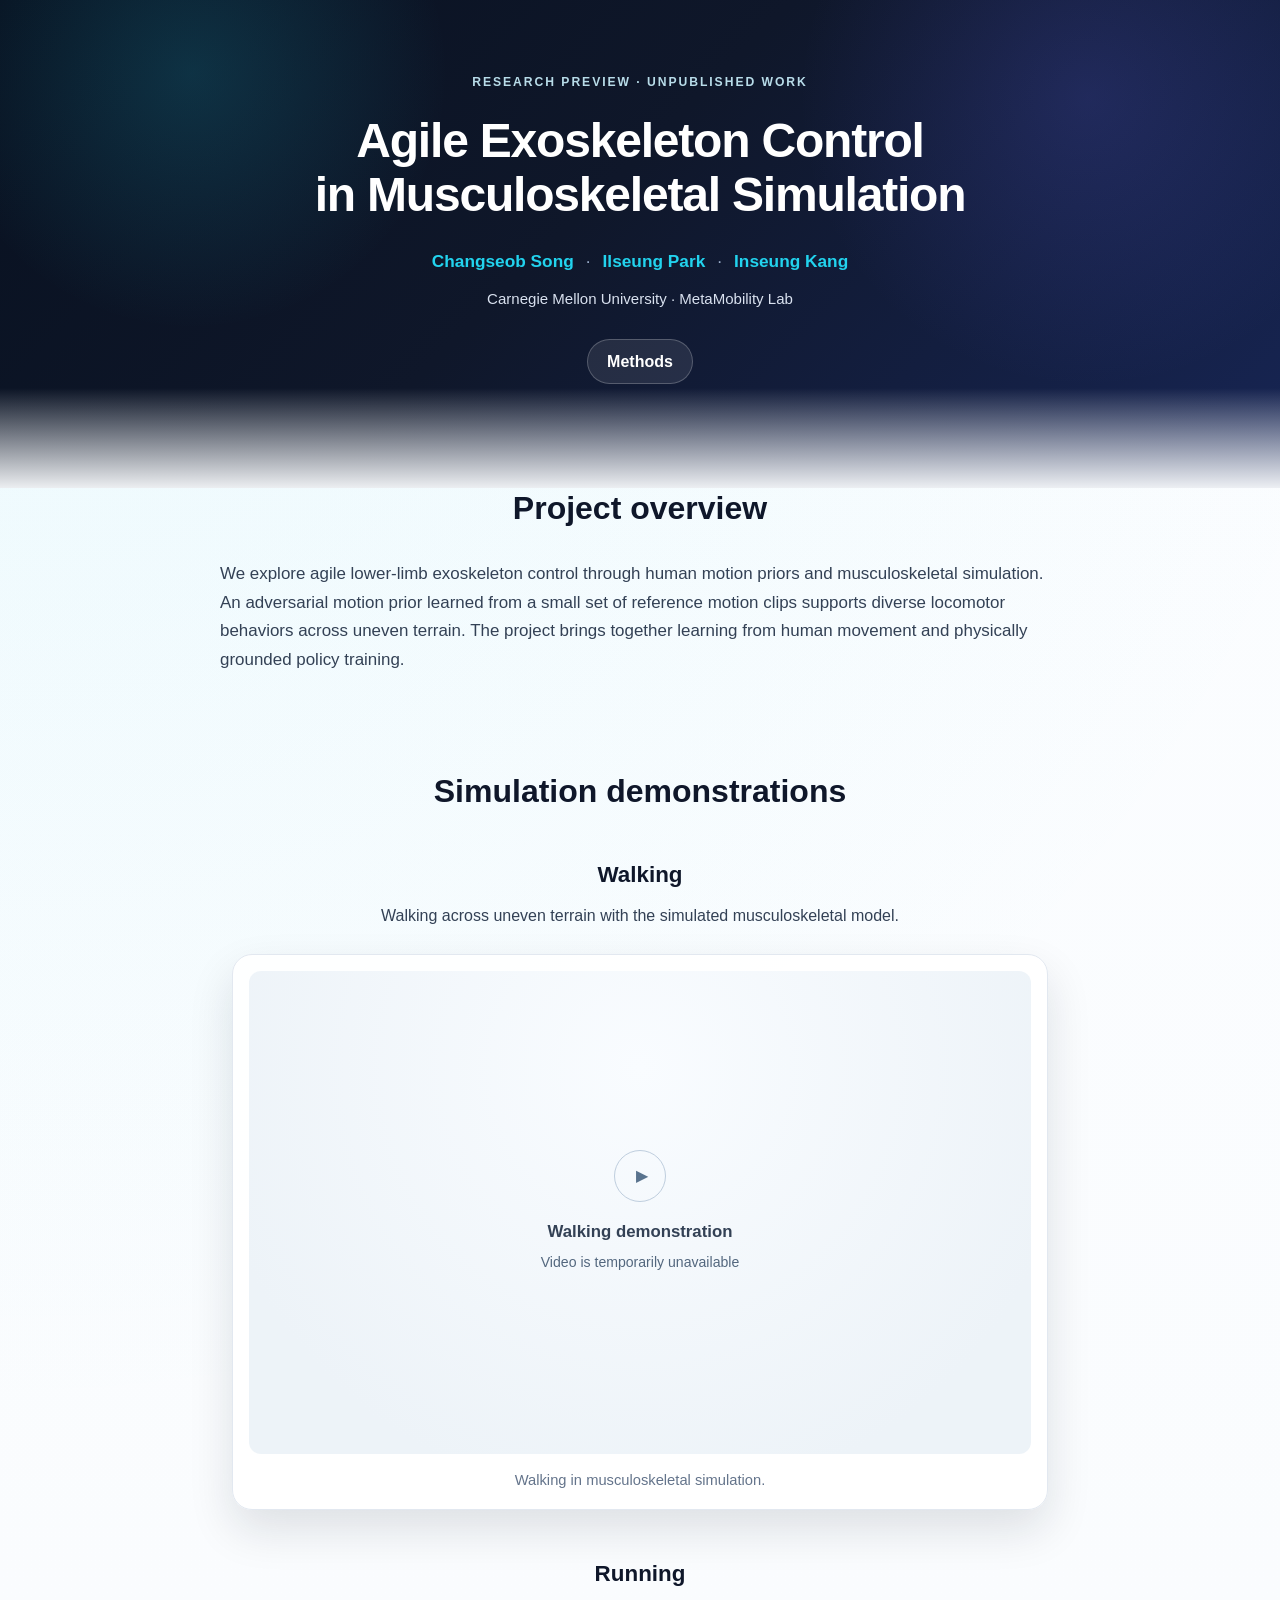
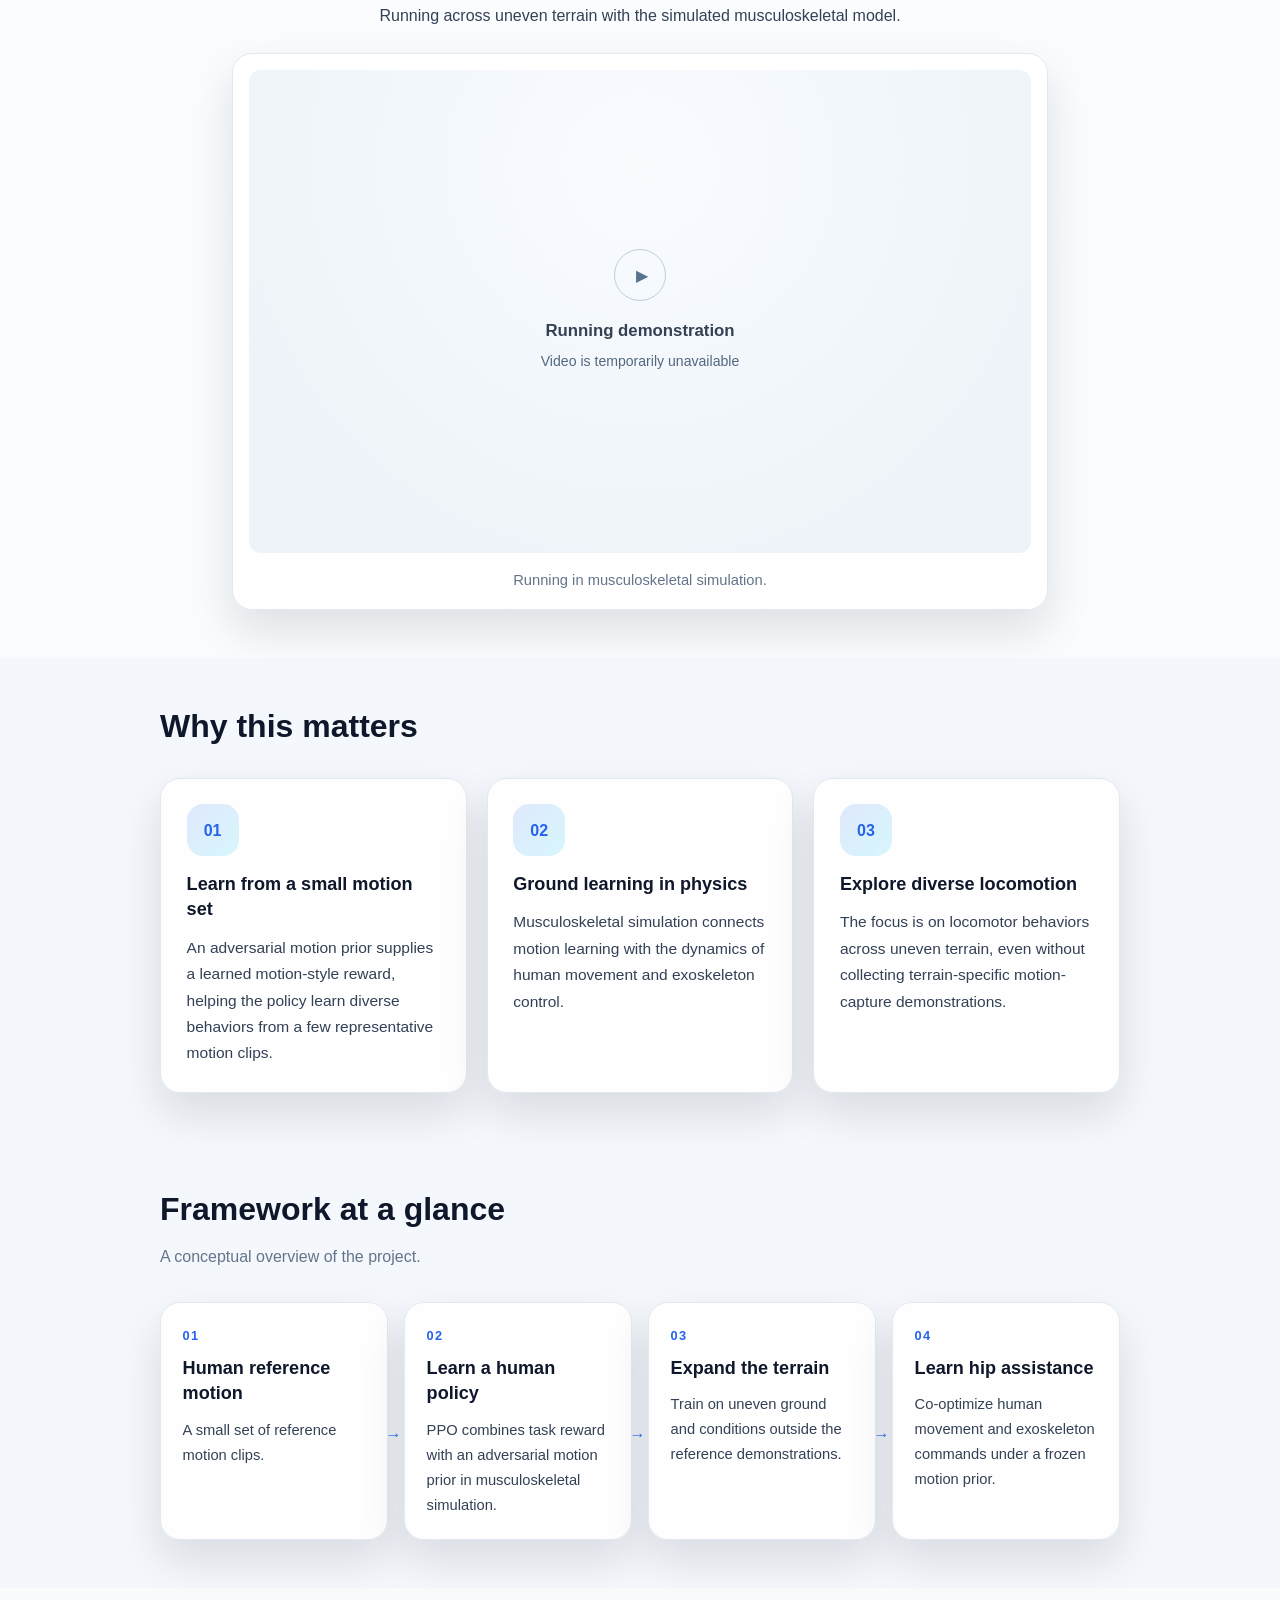
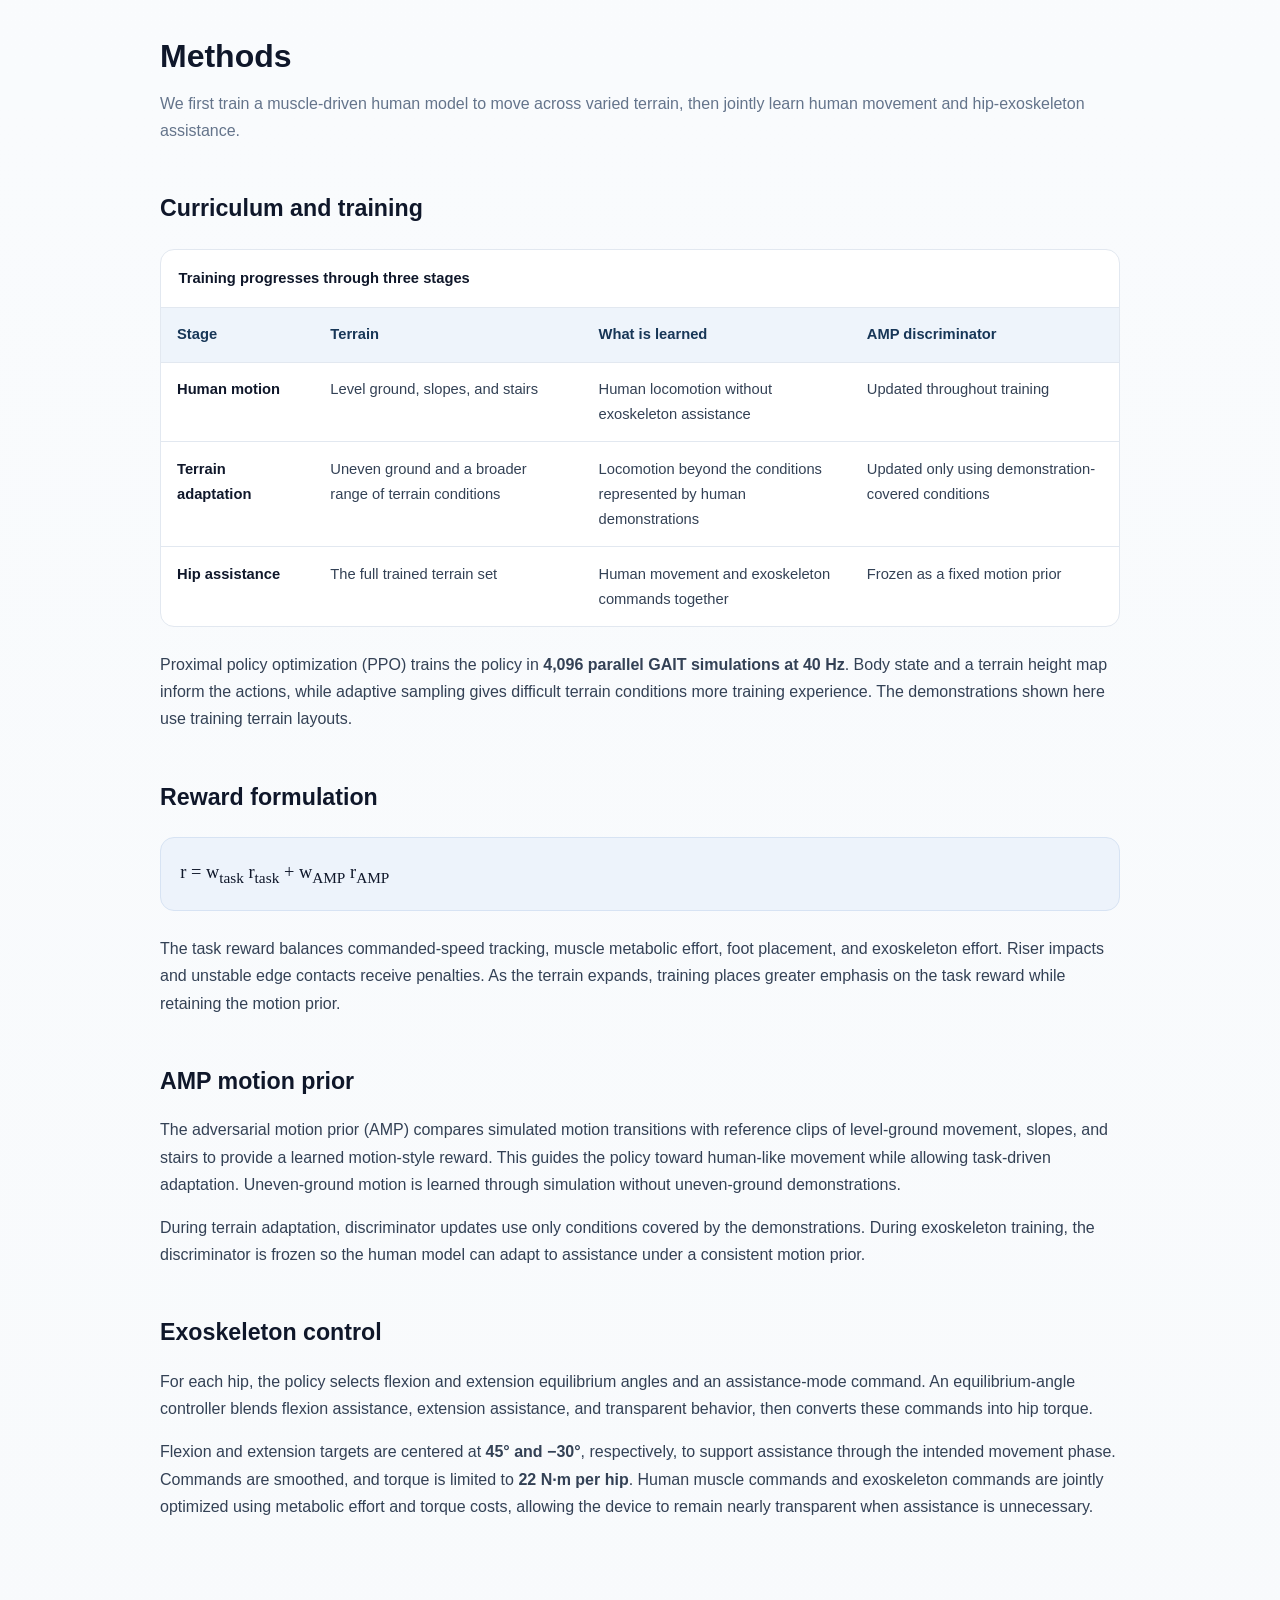
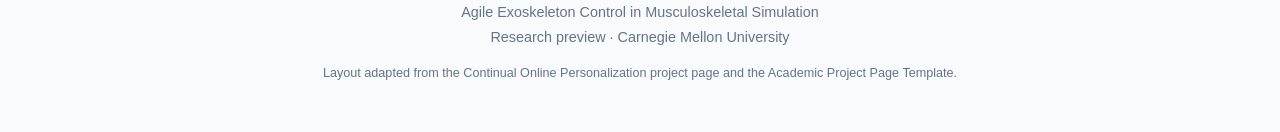
==== commit bb449694: "Simplify methods and retain only key training and controller parameters" ====
--- a/agile-exoskeleton-control/index.html
+++ b/agile-exoskeleton-control/index.html
@@ -125,107 +125,44 @@
     <section class="section methods-section" id="methods" aria-labelledby="methods-heading">
       <div class="container">
         <div class="section-heading">
-          <p class="section-kicker">Methods</p>
-          <h2 id="methods-heading">From human motion to learned hip assistance</h2>
-          <p class="section-intro">The framework targets the exoskeleton control policy. A muscle-driven human policy first learns locomotion, then adapts jointly with the exoskeleton.</p>
+          <h2 id="methods-heading">Methods</h2>
+          <p class="section-intro">We first train a muscle-driven human model to move across varied terrain, then jointly learn human movement and hip-exoskeleton assistance.</p>
         </div>
-        <p class="method-version">Configuration: v14, documented October 22, 2026. The exoskeleton-training budget below is scheduled; it does not imply a completed experiment.</p>
-        <nav class="method-nav" aria-label="Methods topics">
-          <a href="#curriculum">Curriculum &amp; training</a>
-          <a href="#reward">Reward formulation</a>
-          <a href="#amp-prior">AMP prior</a>
-          <a href="#exo-design">Exoskeleton controller</a>
-        </nav>
 
         <article class="method-block" id="curriculum" aria-labelledby="curriculum-heading">
-          <h3 id="curriculum-heading">1. Curriculum and training mechanics</h3>
-          <p>Training progresses from conditions covered by, or between, reference demonstrations to a broader simulated terrain set. Hip assistance is enabled only after this human locomotion policy has been established.</p>
-          <div class="table-scroll" tabindex="0" role="region" aria-label="Three-stage curriculum table; scroll horizontally on small screens">
+          <h3 id="curriculum-heading">Curriculum and training</h3>
+          <div class="table-scroll" tabindex="0" role="region" aria-label="Training curriculum; scroll horizontally on small screens">
             <table class="method-table curriculum-table">
-              <caption>Three-stage training curriculum</caption>
-              <thead><tr><th scope="col">Setting</th><th scope="col">Stage A · Motion learning</th><th scope="col">Stage B · Terrain expansion</th><th scope="col">Stage C · Hip assistance</th></tr></thead>
+              <caption>Training progresses through three stages</caption>
+              <thead><tr><th scope="col">Stage</th><th scope="col">Terrain</th><th scope="col">What is learned</th><th scope="col">AMP discriminator</th></tr></thead>
               <tbody>
-                <tr><th scope="row">Cumulative frames</th><td>0–250 million</td><td>250 million–1 billion, including a 500-million-frame extension</td><td>1–1.5 billion <span class="table-note">(scheduled)</span></td></tr>
-                <tr><th scope="row">Exoskeleton</th><td>Off</td><td>Off</td><td>On; hip equilibrium-angle controller and added device mass in the pelvis/femurs</td></tr>
-                <tr><th scope="row">Terrain</th><td>Level/gentle slopes ±3°; slopes ±4–10°; stairs ±5, ±10, ±15 cm</td><td>Stage A plus uneven amplitudes 0.084, 0.168, 0.210, 0.252 m</td><td>Full Stage B terrain set</td></tr>
-                <tr><th scope="row">Terrain progression</th><td>Stair treads 0.275/0.30 m; slope-dependent speed cap</td><td>Treads extend to 0.40 m; slope-speed cap removed; uneven landings ≥0.30 m</td><td>Same terrain and speed settings as Stage B</td></tr>
-                <tr><th scope="row">AMP discriminator</th><td>Updated using every world</td><td>Updated using only worlds within demonstration coverage</td><td>Frozen</td></tr>
-                <tr><th scope="row">Task / AMP weights</th><td>0.5 / 0.5</td><td>0.7 / 0.3</td><td>0.7 / 0.3</td></tr>
-                <tr><th scope="row">Task reward</th><td>Speed tracking, metabolic effort, riser-kick and edge-stepping penalties</td><td>Same terms and coefficients</td><td>Same terms plus normalized exoskeleton-torque cost</td></tr>
+                <tr><th scope="row">Human motion</th><td>Level ground, slopes, and stairs</td><td>Human locomotion without exoskeleton assistance</td><td>Updated throughout training</td></tr>
+                <tr><th scope="row">Terrain adaptation</th><td>Uneven ground and a broader range of terrain conditions</td><td>Locomotion beyond the conditions represented by human demonstrations</td><td>Updated only using demonstration-covered conditions</td></tr>
+                <tr><th scope="row">Hip assistance</th><td>The full trained terrain set</td><td>Human movement and exoskeleton commands together</td><td>Frozen as a fixed motion prior</td></tr>
               </tbody>
             </table>
           </div>
-          <p class="method-note">“Outside demonstration coverage” refers to missing human motion demonstrations for those conditions. These terrains are explicitly sampled during policy training; the current evaluation uses training terrain layouts.</p>
-
-          <div class="training-stats" aria-label="Training scale">
-            <div><strong>4,096</strong><span>parallel simulation worlds</span></div>
-            <div><strong>40 Hz</strong><span>policy control frequency</span></div>
-            <div><strong>163,840</strong><span>frames per PPO iteration</span></div>
-          </div>
-          <dl class="mechanics-list">
-            <div><dt>Simulation and policy</dt><dd>GAIT GPU simulation with the H1018 2-D musculoskeletal model. The policy has 228 observations, including a terrain height map, and 25 action channels: 18 muscle excitations, six hip-exoskeleton commands, and one lumbar command.</dd></div>
-            <div><dt>Model configuration</dt><dd>All stages use added midfoot arch contact spheres and a 1.3× multiplier on maximum isometric muscle force. The metabolic model’s muscle mass scales with this force change.</dd></div>
-            <div><dt>PPO updates</dt><dd>Each iteration collects 40 control steps per world. PPO uses two epochs with 40 minibatches of 4,096 transitions; generalized advantage estimation uses γ = 0.99 and λ = 0.95. Episodes last at most 1,000 control steps (25 s).</dd></div>
-            <div><dt>Adaptive terrain sampling</dt><dd>All levels within a stage are available from its start. Levels are sampled in proportion to difficulty scores bounded between 0.1 and 1. A fall raises the score by 0.1; a successful timeout lowers it by 0.05, allocating more experience to difficult conditions.</dd></div>
-            <div><dt>Stable stage transitions</dt><dd>Observation normalization is frozen after the first five million frames of Stage A. Checkpoints preserve curriculum scores for shared levels; newly introduced levels start at score 1.</dd></div>
-            <div><dt>Resets and episode handling</dt><dd>Stair episodes start on a flat landing. Low torso height, excessive ground reaction force (&gt;3 body weights after an initial grace period), or numerical divergence ends an episode. In Stage C, a timeout succeeds if distance traveled is at least min(10 m, 0.6 × commanded speed × 25 s).</dd></div>
-            <div><dt>Evaluation and checkpoints</dt><dd>Periodic evaluation runs every 50 iterations over 32 worlds. Training checkpoints are saved every two iterations. The current evaluation and video exports use the trained terrain set.</dd></div>
-          </dl>
+          <p>Proximal policy optimization (PPO) trains the policy in <strong>4,096 parallel GAIT simulations at 40 Hz</strong>. Body state and a terrain height map inform the actions, while adaptive sampling gives difficult terrain conditions more training experience. The demonstrations shown here use training terrain layouts.</p>
         </article>
 
         <article class="method-block" id="reward" aria-labelledby="reward-heading">
-          <h3 id="reward-heading">2. Reward formulation</h3>
-          <p>At each control step, an additive task objective is combined with the AMP motion-style reward. The stage weights are given in the curriculum table.</p>
-          <div class="equation" role="math" aria-label="Total reward equals task weight times task reward plus AMP weight times AMP reward">
+          <h3 id="reward-heading">Reward formulation</h3>
+          <div class="equation" role="math" aria-label="Reward equals a weighted combination of task reward and AMP motion-style reward">
             <p>r = w<sub>task</sub> r<sub>task</sub> + w<sub>AMP</sub> r<sub>AMP</sub></p>
-            <p>r<sub>task</sub> = r<sub>vel</sub> − 2.5 × 10<sup>−4</sup> P<sub>met</sub> − 0.5 C<sub>kick</sub> − 1.0 C<sub>edge</sub> − 0.05 C<sub>exo</sub></p>
           </div>
-          <div class="table-scroll" tabindex="0" role="region" aria-label="Reward terms table">
-            <table class="method-table">
-              <caption>Terms inside the task reward</caption>
-              <thead><tr><th scope="col">Term</th><th scope="col">Definition and purpose</th></tr></thead>
-              <tbody>
-                <tr><th scope="row">r<sub>vel</sub> · Speed tracking</th><td>The speed component is 1 inside a ±0.1 m/s band around the command and decays as exp(−2.04 d²) beyond it, where d is the error beyond that band. It is multiplied by exp(−0.1 ω<sub>torso</sub>²) to discourage torso oscillation.</td></tr>
-                <tr><th scope="row">P<sub>met</sub> · Muscle effort</th><td>Gross metabolic power of the 18 muscles, in watts, computed with an Umberger/Uchida-based metabolic model.</td></tr>
-                <tr><th scope="row">C<sub>kick</sub> · Riser contact</th><td>Counts feet with a heel/toe contact dominated by horizontal force, |F<sub>x</sub>| &gt; |F<sub>y</sub>|, identifying impacts against a riser face.</td></tr>
-                <tr><th scope="row">C<sub>edge</sub> · Unsafe edge placement</th><td>Detects loaded arch contacts or geometric edge placement: a loaded foot on a corner, perched near a drop, or straddling a riser. Geometry checks require a foot load of at least 0.25 body weights.</td></tr>
-                <tr><th scope="row">C<sub>exo</sub> · Assistance cost</th><td>Sum over both hips of [τ<sub>exo</sub> / (22 N·m)]². This term is zero while the exoskeleton is off.</td></tr>
-              </tbody>
-            </table>
-          </div>
-          <p>Riser and edge penalties apply on stairs and uneven ground after a 26-step reset grace period. Edge contacts incur penalties rather than immediate termination, preserving opportunities to learn recovery and foot placement. There is no alive bonus or explicit fall penalty; a fall ends the remaining reward stream.</p>
+          <p>The task reward balances commanded-speed tracking, muscle metabolic effort, foot placement, and exoskeleton effort. Riser impacts and unstable edge contacts receive penalties. As the terrain expands, training places greater emphasis on the task reward while retaining the motion prior.</p>
         </article>
 
         <article class="method-block" id="amp-prior" aria-labelledby="amp-heading">
-          <h3 id="amp-heading">3. The AMP prior’s role</h3>
-          <p>Reference clips contain level-ground motion, slopes at ±5° and ±10°, and stair ascent/descent. There are no uneven-ground demonstrations. An adversarial motion prior (AMP) supplies a learned style reward, guiding the PPO policy toward human-like motion while the task objective drives speed tracking, terrain negotiation, and effort reduction.</p>
-          <div class="equation" role="math" aria-label="AMP reward equals the maximum of zero and one minus one quarter of the squared discriminator score minus one">
-            <p>r<sub>AMP</sub> = max[0, 1 − ¼ (D(φ<sub>t−1</sub>, φ<sub>t</sub>) − 1)²]</p>
-          </div>
-          <p>The least-squares GAN discriminator scores two consecutive normalized 24-dimensional motion features. They describe pelvis and joint kinematics, feet relative to the pelvis, and torso direction. The discriminator receives neither terrain geometry nor commanded speed.</p>
-          <div class="method-cards">
-            <div class="method-card"><h4>Keep the prior relevant</h4><p>In Stage B, discriminator updates use only demonstration-covered worlds. This avoids teaching it to reject terrain-adaptive movements simply because uneven-ground examples are absent from the demonstrations. The style reward is still applied everywhere, with its weight reduced to 0.3.</p></div>
-            <div class="method-card"><h4>Allow assisted movement to adapt</h4><p>In Stage C, the discriminator is frozen as a fixed unassisted-motion prior while human muscle commands and exoskeleton commands are jointly optimized. This prevents the discriminator from continually redefining assistance-induced motion changes as undesirable. Kinematic drift remains a check for ongoing evaluation.</p></div>
-          </div>
+          <h3 id="amp-heading">AMP motion prior</h3>
+          <p>The adversarial motion prior (AMP) compares simulated motion transitions with reference clips of level-ground movement, slopes, and stairs to provide a learned motion-style reward. This guides the policy toward human-like movement while allowing task-driven adaptation. Uneven-ground motion is learned through simulation without uneven-ground demonstrations.</p>
+          <p>During terrain adaptation, discriminator updates use only conditions covered by the demonstrations. During exoskeleton training, the discriminator is frozen so the human model can adapt to assistance under a consistent motion prior.</p>
         </article>
 
         <article class="method-block" id="exo-design" aria-labelledby="exo-heading">
-          <h3 id="exo-heading">4. Exoskeleton controller design</h3>
-          <p>Each hip uses an equilibrium-angle controller. The policy outputs a flexion equilibrium angle, an extension equilibrium angle, and a gait-mode command. These two three-command groups form six exoskeleton action channels. The controller blends flexion assistance, extension assistance, and transparent behavior, converting the commands into hip torque at each control step.</p>
-          <div class="table-scroll" tabindex="0" role="region" aria-label="Exoskeleton controller parameters">
-            <table class="method-table">
-              <caption>Hip-assistance command design</caption>
-              <thead><tr><th scope="col">Parameter</th><th scope="col">Current setting</th><th scope="col">Design rationale</th></tr></thead>
-              <tbody>
-                <tr><th scope="row">Flexion equilibrium</th><td>q<sub>flex</sub> = 45° + 20° a<sub>flex</sub><br>Range: 25°–65°</td><td>Keeps the flexion target beyond typical level-walking hip peaks; the upper range accommodates larger flexion in stair ascent.</td></tr>
-                <tr><th scope="row">Extension equilibrium</th><td>q<sub>ext</sub> = −30° + 20° a<sub>ext</sub><br>Range: −50° to −10°</td><td>The neutral angle is near the level-walking extension peak, avoiding the premature resistance associated with the earlier −10° neutral.</td></tr>
-                <tr><th scope="row">Gait-mode command</th><td>Flexion / extension / transparency<br>0.1 s command filter</td><td>Lets the policy decide when assistance should engage and when the device should remain nearly transparent.</td></tr>
-                <tr><th scope="row">Torque limit</th><td>22 N·m per hip</td><td>Bounds assistance and provides the normalization for the exoskeleton-effort penalty.</td></tr>
-                <tr><th scope="row">Stage C initialization</th><td>Reinitialized exoskeleton outputs<br>Exploration standard deviation: 0.5</td><td>Provides sufficient exploration after command filtering; smaller initial exploration previously left assistance near transparency.</td></tr>
-              </tbody>
-            </table>
-          </div>
-          <p class="method-note">Angle actions a<sub>flex</sub> and a<sub>ext</sub> lie in [−1, 1]. Stage C starts from the terrain-trained human policy, enables the exoskeleton model, and continues joint optimization with the discriminator and observation normalizer frozen. The metabolic term encourages economical movement, while the torque cost discourages unnecessary assistance.</p>
+          <h3 id="exo-heading">Exoskeleton control</h3>
+          <p>For each hip, the policy selects flexion and extension equilibrium angles and an assistance-mode command. An equilibrium-angle controller blends flexion assistance, extension assistance, and transparent behavior, then converts these commands into hip torque.</p>
+          <p>Flexion and extension targets are centered at <strong>45° and −30°</strong>, respectively, to support assistance through the intended movement phase. Commands are smoothed, and torque is limited to <strong>22 N·m per hip</strong>. Human muscle commands and exoskeleton commands are jointly optimized using metabolic effort and torque costs, allowing the device to remain nearly transparent when assistance is unnecessary.</p>
         </article>
       </div>
     </section>
